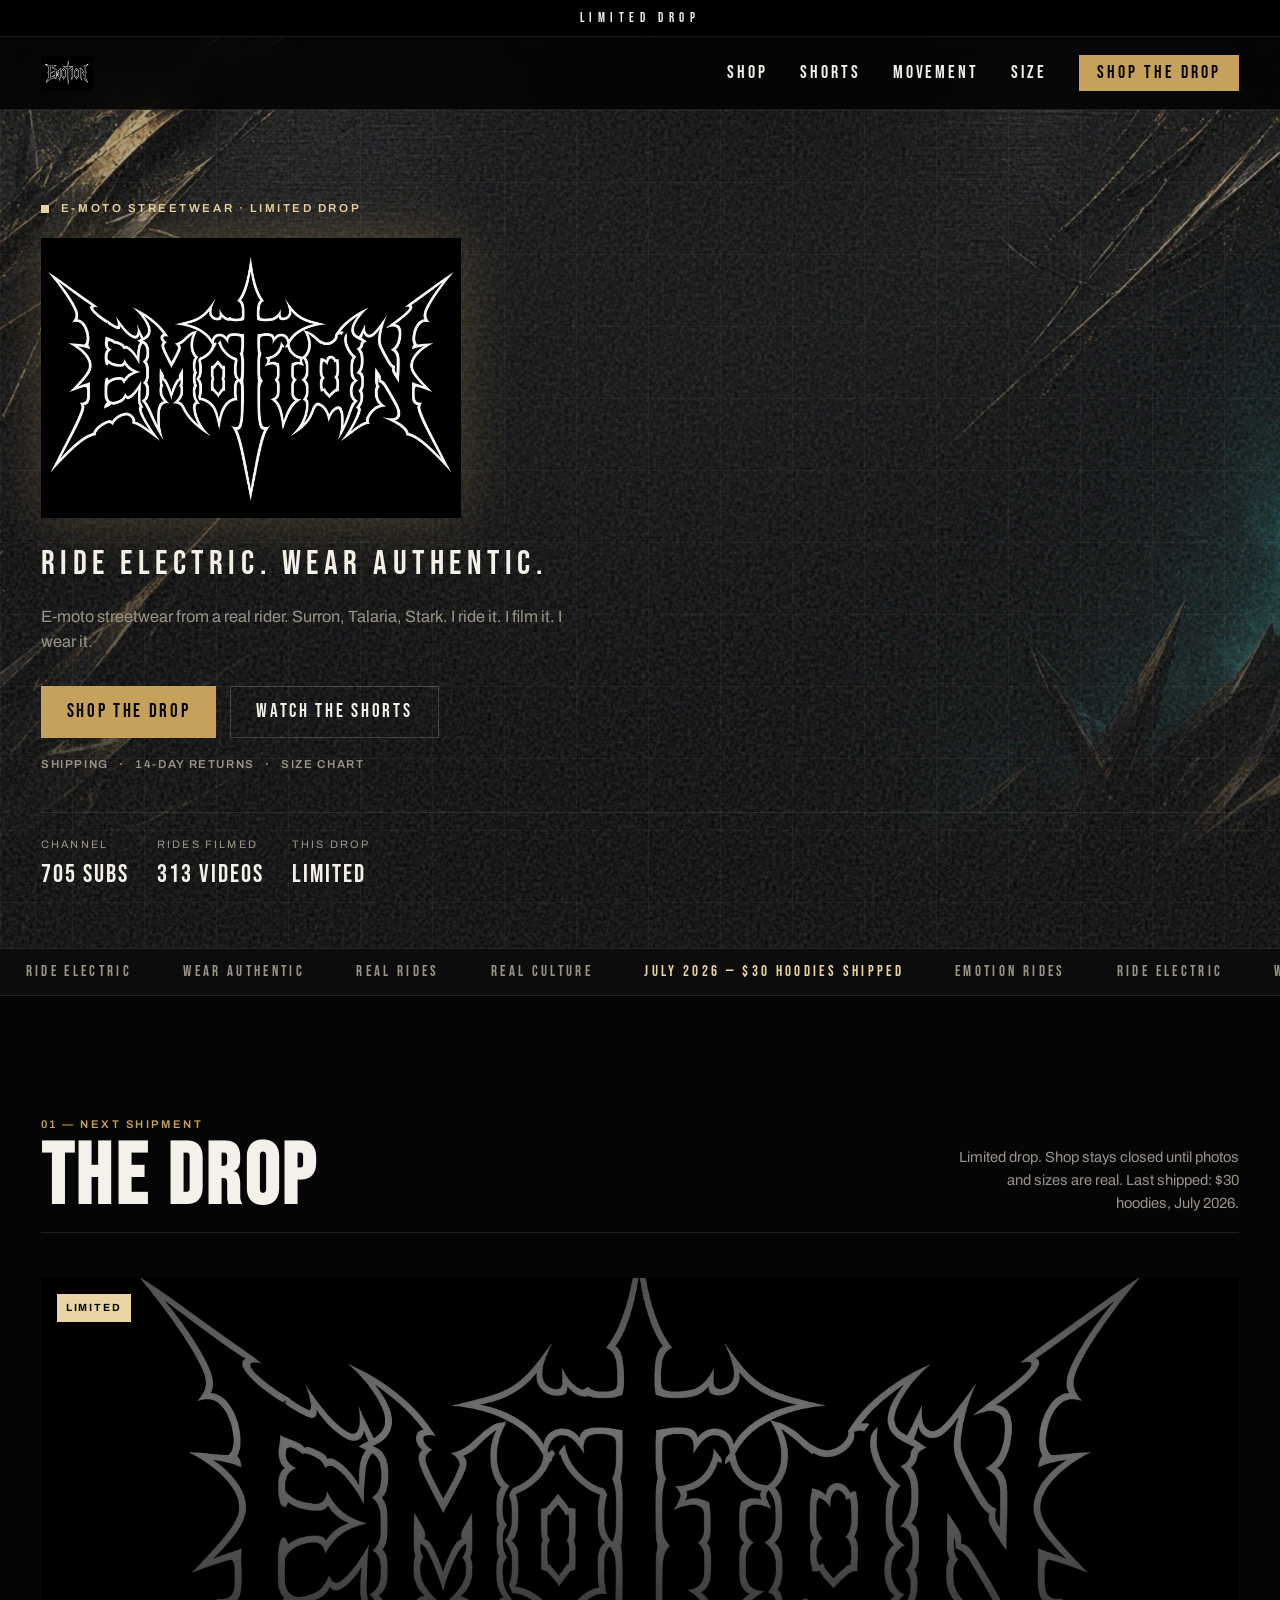
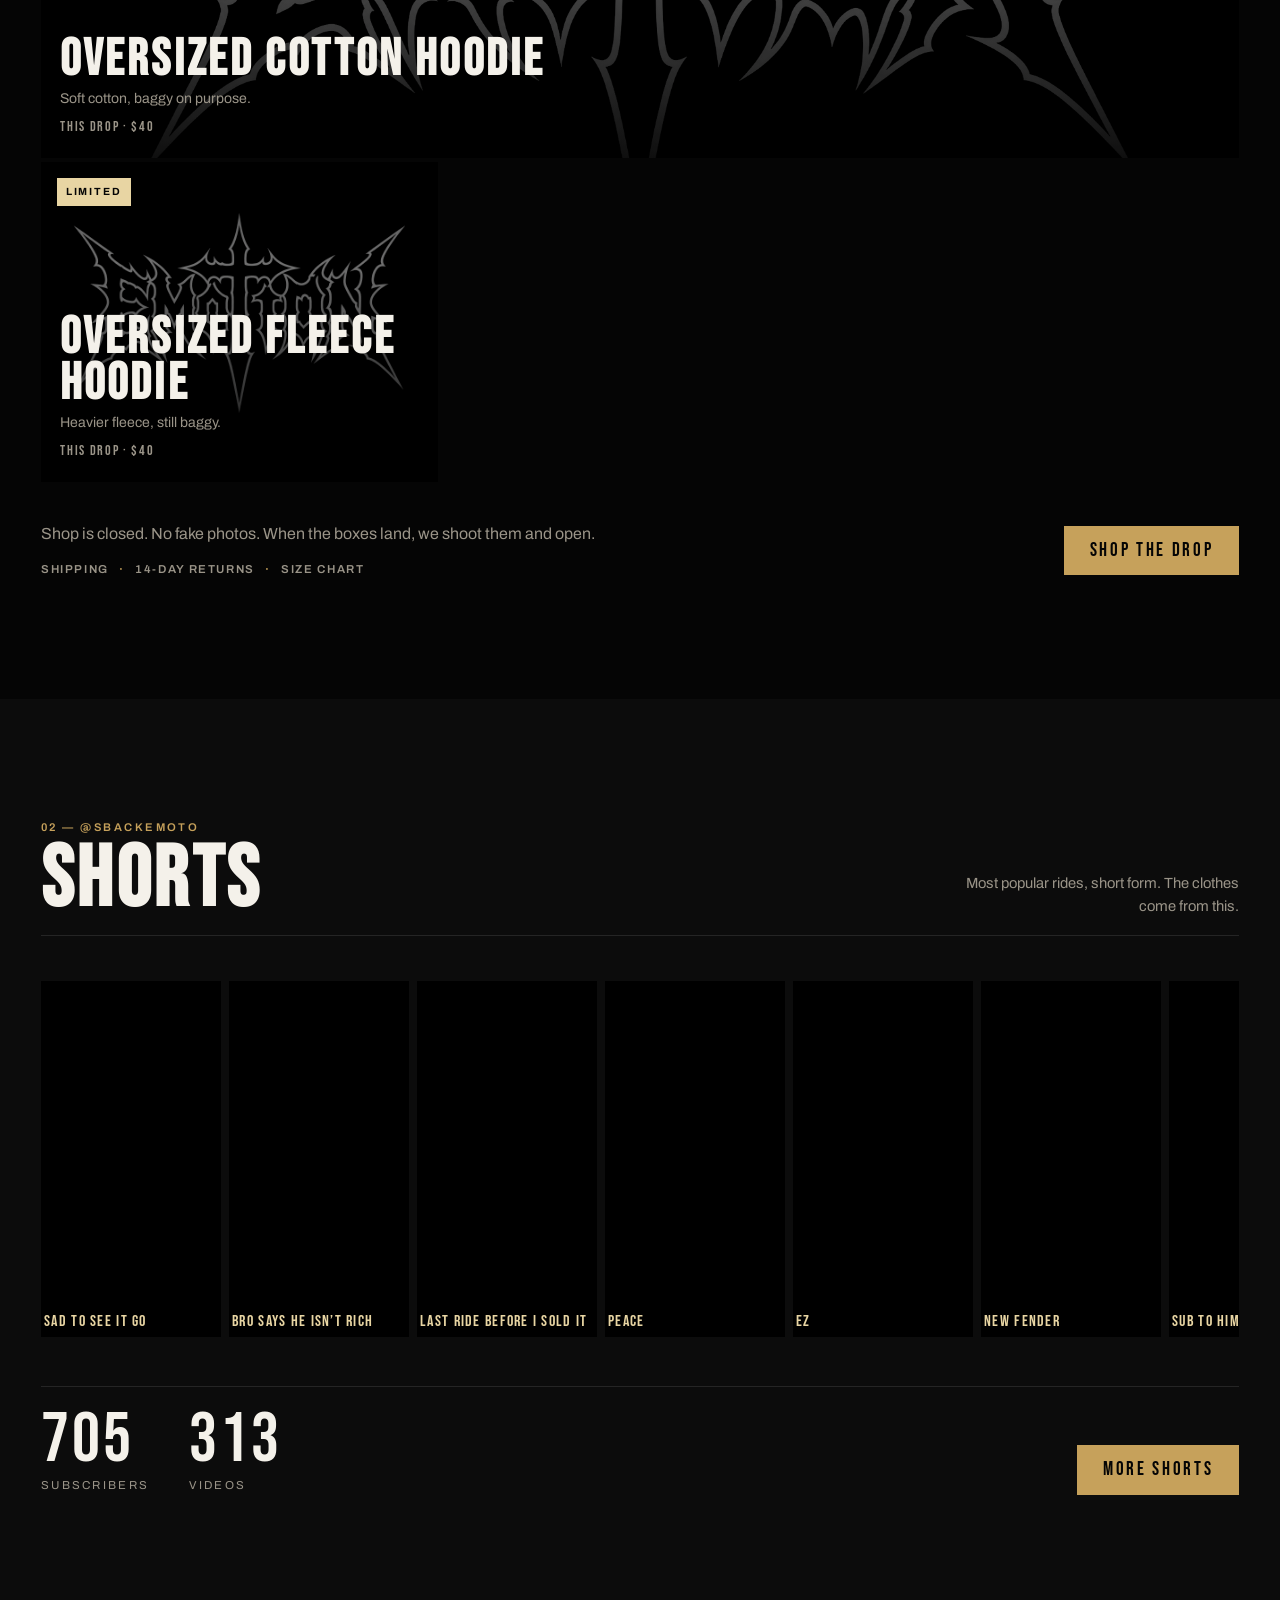
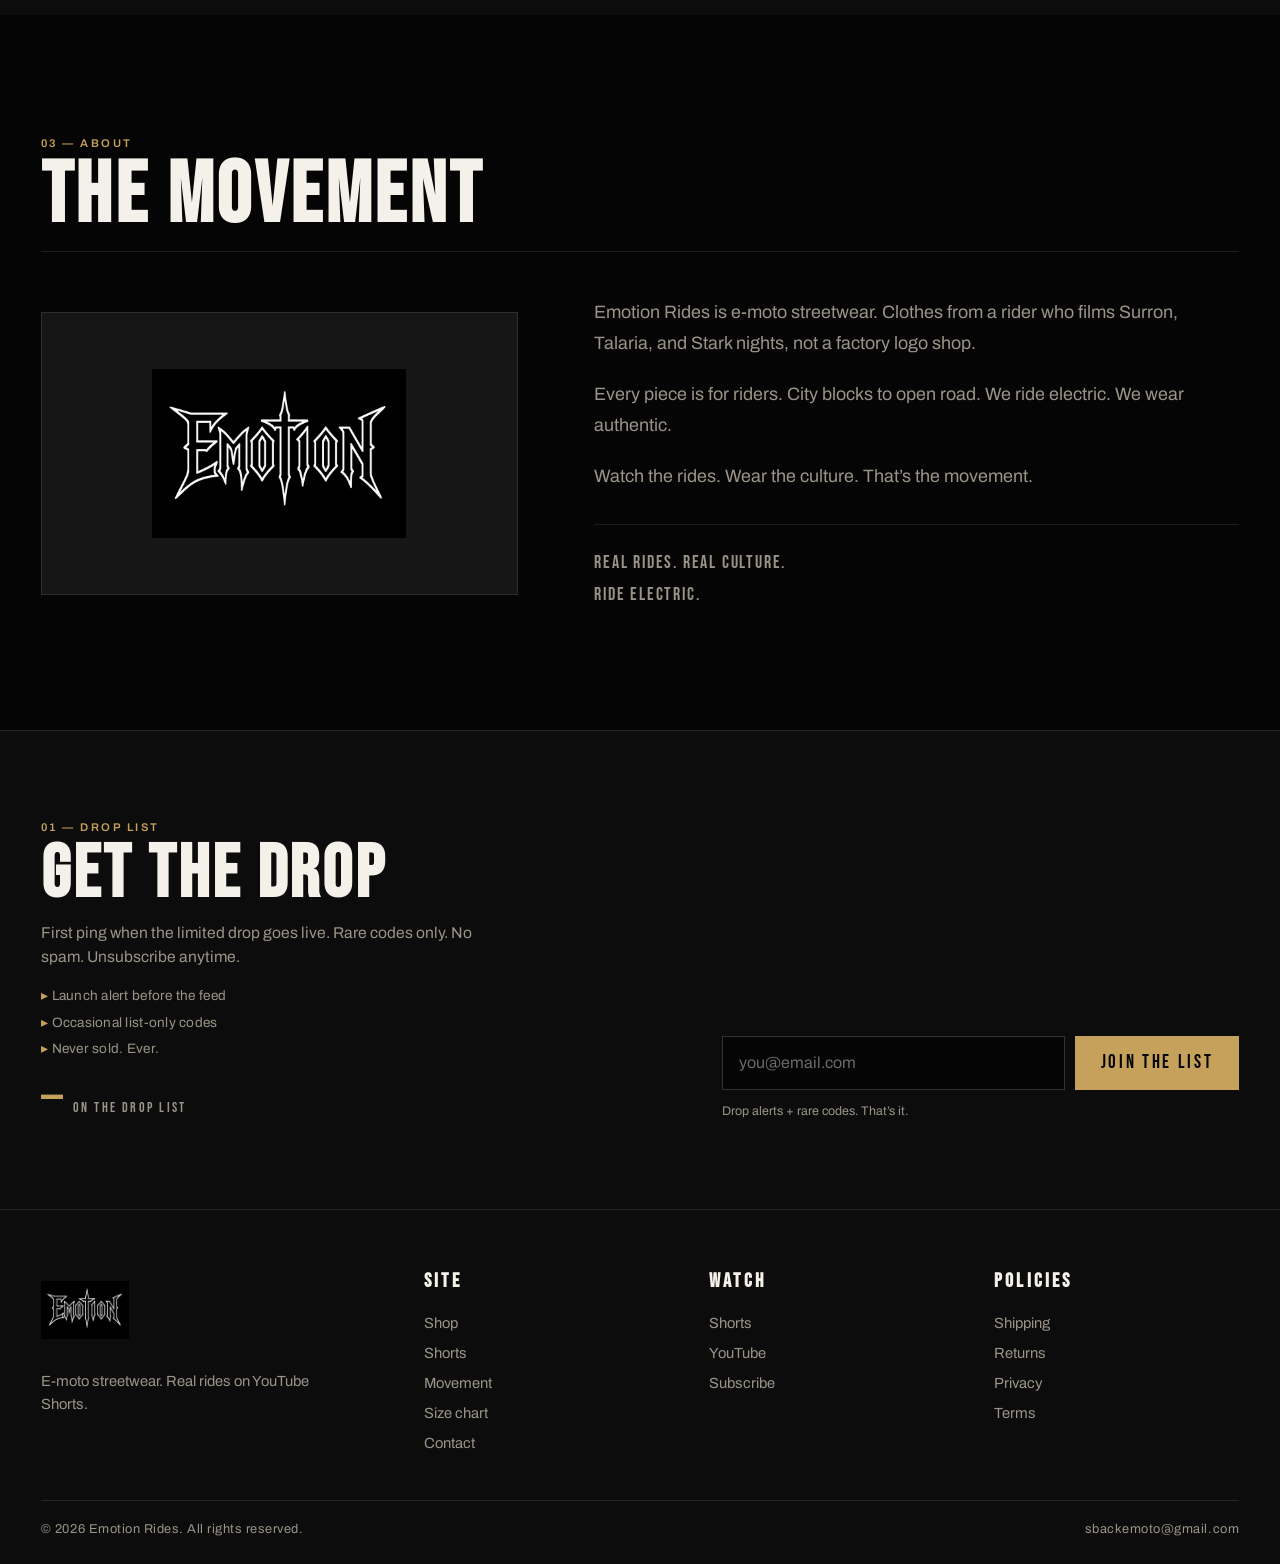
==== index.html @ 6a5ab756 "Homepage: cotton + fleece hoodies only (no jeans or shorts)." ====
<!DOCTYPE html>
<html lang="en">
<head>
  <meta charset="UTF-8">
  <meta name="viewport" content="width=device-width, initial-scale=1.0">
  <title>Emotion Rides | E-moto streetwear</title>
  <meta name="description" content="Limited e-moto streetwear for Surron, Talaria, and Stark riders. Ride electric. Wear authentic.">
  <meta name="theme-color" content="#0a0a0a">
  <meta property="og:title" content="Emotion Rides | E-moto streetwear">
  <meta property="og:description" content="Limited e-moto streetwear for Surron, Talaria, and Stark riders. Ride electric. Wear authentic.">
  <meta property="og:type" content="website">
  <meta property="og:image" content="logo-emotion.png">
  <meta name="twitter:card" content="summary">
  <meta name="twitter:title" content="Emotion Rides | E-moto streetwear">
  <meta name="twitter:description" content="Limited e-moto streetwear for Surron, Talaria, and Stark riders. Ride electric. Wear authentic.">
  <link rel="icon" href="logo-emotion.png" type="image/png">
  <link rel="apple-touch-icon" href="logo-emotion.png">
  <link rel="preconnect" href="https://fonts.googleapis.com">
  <link rel="preconnect" href="https://fonts.gstatic.com" crossorigin>
  <link href="https://fonts.googleapis.com/css2?family=Archivo:wght@400;500;600;700&family=Bebas+Neue&display=swap" rel="stylesheet">
  <link rel="stylesheet" href="styles.css?v=twohoodies1">
</head>
<body>
  <div class="emotion-bg" aria-hidden="true"></div>
  <a class="skip" href="#main">Skip to content</a>

  <div class="announce" role="status">Limited drop</div>

  <header class="site-header">
    <nav class="nav" aria-label="Primary">
      <a class="nav-logo" href="#top">
        <img src="logo-emotion.png" width="72" height="72" alt="Emotion Rides">
      </a>

      <button class="nav-toggle" type="button" aria-expanded="false" aria-controls="nav-menu" aria-label="Open menu">
        <span></span><span></span><span></span>
      </button>

      <ul id="nav-menu" class="nav-links">
        <li><a href="https://shop.emotionrides.com/" rel="noopener noreferrer">Shop</a></li>
        <li><a href="https://www.youtube.com/@SBackEMoto/shorts" rel="noopener noreferrer" target="_blank">Shorts</a></li>
        <li><a href="#movement">Movement</a></li>
        <li><a href="size-chart.html">Size</a></li>
        <li><a class="nav-cta" href="https://shop.emotionrides.com/" rel="noopener noreferrer">Shop the drop</a></li>
      </ul>
    </nav>
  </header>

  <main id="main">
    <section class="hero" id="top" aria-label="Emotion Rides">
      <div class="hero-texture" aria-hidden="true"></div>
      <div class="hero-grain" aria-hidden="true"></div>

      <div class="hero-inner">
        <p class="hero-kicker">E-moto streetwear · Limited drop</p>
        <h1 class="hero-logo"><img src="emotion-metal-wordmark.png" width="920" height="420" alt="EMOTION"></h1>
        <p class="hero-tag">Ride Electric. Wear Authentic.</p>
        <p class="hero-sub">E-moto streetwear from a real rider. Surron, Talaria, Stark. I ride it. I film it. I wear it.</p>
        <div class="hero-actions">
          <a class="btn btn-primary" href="https://shop.emotionrides.com/" rel="noopener noreferrer">Shop the drop</a>
          <a class="btn btn-ghost" href="https://www.youtube.com/@SBackEMoto/shorts" rel="noopener noreferrer" target="_blank">Watch the shorts</a>
        </div>
        <ul class="trust-row">
          <li><a href="shipping.html">Shipping</a></li>
          <li><a href="returns.html">14-day returns</a></li>
          <li><a href="size-chart.html">Size chart</a></li>
        </ul>
        <dl class="hero-meta">
          <div>
            <dt>Channel</dt>
            <dd>705 subs</dd>
          </div>
          <div>
            <dt>Rides filmed</dt>
            <dd>313 videos</dd>
          </div>
          <div>
            <dt>This drop</dt>
            <dd>Limited</dd>
          </div>
        </dl>
      </div>
    </section>

    <div class="ticker" aria-hidden="true">
      <div class="ticker-track">
        <span>Ride Electric</span><span>Wear Authentic</span><span>Real rides</span><span>Real culture</span><span><em>July 2026 — $30 hoodies shipped</em></span><span>Emotion Rides</span>
        <span>Ride Electric</span><span>Wear Authentic</span><span>Real rides</span><span>Real culture</span><span><em>July 2026 — $30 hoodies shipped</em></span><span>Emotion Rides</span>
      </div>
    </div>

    <section class="section" id="shop">
      <div class="wrap">
        <header class="section-head">
          <div>
            <p class="section-index">01 — Next shipment</p>
            <h2>The Drop</h2>
          </div>
          <p class="section-aside">Limited drop. Shop stays closed until photos and sizes are real. Last shipped: $30 hoodies, July 2026.</p>
        </header>

        <div class="lookbook">
          <a class="tile tile-lg" href="https://shop.emotionrides.com/" rel="noopener noreferrer">
            <div class="tile-bg tile-1"></div>
            <span class="tile-stamp">Limited</span>
            <div class="tile-body">
              <h3>Oversized Cotton Hoodie</h3>
              <p>Soft cotton, baggy on purpose.</p>
              <p class="tile-price">This drop · $40</p>
            </div>
          </a>

          <a class="tile" href="https://shop.emotionrides.com/" rel="noopener noreferrer">
            <div class="tile-bg tile-5"></div>
            <span class="tile-stamp">Limited</span>
            <div class="tile-body">
              <h3>Oversized Fleece Hoodie</h3>
              <p>Heavier fleece, still baggy.</p>
              <p class="tile-price">This drop · $40</p>
            </div>
          </a>
        </div>

        <div class="shop-bar">
          <div>
            <p>Shop is closed. No fake photos. When the boxes land, we shoot them and open.</p>
            <ul class="trust-row">
              <li><a href="shipping.html">Shipping</a></li>
              <li><a href="returns.html">14-day returns</a></li>
              <li><a href="size-chart.html">Size chart</a></li>
            </ul>
          </div>
          <a class="btn btn-primary" href="https://shop.emotionrides.com/" rel="noopener noreferrer">Shop the drop</a>
        </div>
      </div>
    </section>

    <section class="section" id="watch">
      <div class="wrap">
        <header class="section-head">
          <div>
            <p class="section-index">02 — @SBackEMoto</p>
            <h2>Shorts</h2>
          </div>
          <p class="section-aside">Most popular rides, short form. The clothes come from this.</p>
        </header>

        <div class="shorts-row" aria-label="Most popular YouTube Shorts from @SBackEMoto">
          <article class="short">
            <div class="short-frame">
              <iframe src="https://www.youtube-nocookie.com/embed/_dBWXggPy8s" title="Sad to see it go" loading="lazy" allow="accelerometer; autoplay; clipboard-write; encrypted-media; gyroscope; picture-in-picture; web-share" allowfullscreen></iframe>
            </div>
            <p>Sad to see it go</p>
          </article>
          <article class="short">
            <div class="short-frame">
              <iframe src="https://www.youtube-nocookie.com/embed/vcG_dZtjYwM" title="Bro says he isn’t rich" loading="lazy" allow="accelerometer; autoplay; clipboard-write; encrypted-media; gyroscope; picture-in-picture; web-share" allowfullscreen></iframe>
            </div>
            <p>Bro says he isn’t rich</p>
          </article>
          <article class="short">
            <div class="short-frame">
              <iframe src="https://www.youtube-nocookie.com/embed/KxJkVinUqdE" title="Last ride before I sold it" loading="lazy" allow="accelerometer; autoplay; clipboard-write; encrypted-media; gyroscope; picture-in-picture; web-share" allowfullscreen></iframe>
            </div>
            <p>Last ride before I sold it</p>
          </article>
          <article class="short">
            <div class="short-frame">
              <iframe src="https://www.youtube-nocookie.com/embed/O9JPdVWzrkI" title="Peace" loading="lazy" allow="accelerometer; autoplay; clipboard-write; encrypted-media; gyroscope; picture-in-picture; web-share" allowfullscreen></iframe>
            </div>
            <p>Peace</p>
          </article>
          <article class="short">
            <div class="short-frame">
              <iframe src="https://www.youtube-nocookie.com/embed/H9BgkhlWNjk" title="EZ" loading="lazy" allow="accelerometer; autoplay; clipboard-write; encrypted-media; gyroscope; picture-in-picture; web-share" allowfullscreen></iframe>
            </div>
            <p>EZ</p>
          </article>
          <article class="short">
            <div class="short-frame">
              <iframe src="https://www.youtube-nocookie.com/embed/goDV3QTq1Z8" title="New fender" loading="lazy" allow="accelerometer; autoplay; clipboard-write; encrypted-media; gyroscope; picture-in-picture; web-share" allowfullscreen></iframe>
            </div>
            <p>New fender</p>
          </article>
          <article class="short">
            <div class="short-frame">
              <iframe src="https://www.youtube-nocookie.com/embed/PWcNS6_fDHM" title="Sub to him" loading="lazy" allow="accelerometer; autoplay; clipboard-write; encrypted-media; gyroscope; picture-in-picture; web-share" allowfullscreen></iframe>
            </div>
            <p>Sub to him</p>
          </article>
          <article class="short">
            <div class="short-frame">
              <iframe src="https://www.youtube-nocookie.com/embed/BxeW9WTscAs" title="Don’t flop" loading="lazy" allow="accelerometer; autoplay; clipboard-write; encrypted-media; gyroscope; picture-in-picture; web-share" allowfullscreen></iframe>
            </div>
            <p>Don’t flop</p>
          </article>
        </div>

        <div class="watch-foot">
          <dl class="stats">
            <div>
              <dt>705</dt>
              <dd>Subscribers</dd>
            </div>
            <div>
              <dt>313</dt>
              <dd>Videos</dd>
            </div>
          </dl>
          <a class="btn btn-primary" href="https://www.youtube.com/@SBackEMoto/shorts" rel="noopener noreferrer" target="_blank">More shorts</a>
        </div>
      </div>
    </section>

    <section class="section" id="movement">
      <div class="wrap">
        <header class="section-head">
          <div>
            <p class="section-index">03 — About</p>
            <h2>The Movement</h2>
          </div>
        </header>

        <div class="movement">
          <div class="movement-mark">
            <img src="logo-emotion.png" width="280" height="280" alt="Emotion Rides EM monogram">
          </div>
          <div class="movement-copy">
            <p>Emotion Rides is e-moto streetwear. Clothes from a rider who films Surron, Talaria, and Stark nights, not a factory logo shop.</p>
            <p>Every piece is for riders. City blocks to open road. We ride electric. We wear authentic.</p>
            <p>Watch the rides. Wear the culture. That’s the movement.</p>
            <p class="movement-line">Real rides. Real culture.<br>Ride electric.</p>
          </div>
        </div>
      </div>
    </section>
  </main>

  <section class="drop-capture" id="drop-list">
    <div class="wrap drop-capture-inner">
      <div>
        <p class="section-index">01 — Drop list</p>
        <h2>Get the drop</h2>
        <p class="drop-capture-copy">First ping when the limited drop goes live. Rare codes only. No spam. Unsubscribe anytime.</p>
        <ul class="drop-capture-perks">
          <li>Launch alert before the feed</li>
          <li>Occasional list-only codes</li>
          <li>Never sold. Ever.</li>
        </ul>
        <p class="drop-list-count" id="drop-list-count" hidden>
          <span class="drop-list-count-num" id="drop-list-count-num">—</span>
          <span class="drop-list-count-label">on the drop list</span>
        </p>
      </div>
      <form class="drop-form" id="drop-form" action="/api/subscribe" method="post" novalidate>
        <label class="sr-only" for="drop-email">Email</label>
        <input type="email" id="drop-email" name="email" required placeholder="you@email.com" autocomplete="email" inputmode="email" aria-describedby="drop-form-status">
        <!-- honeypot -->
        <input type="text" name="company" id="drop-company" class="hp" tabindex="-1" autocomplete="off" aria-hidden="true">
        <button class="btn btn-primary" type="submit" id="drop-submit">Join the list</button>
        <p class="drop-form-note" id="drop-form-status" role="status" aria-live="polite">Drop alerts + rare codes. That’s it.</p>
      </form>
    </div>
  </section>

  <footer class="site-footer">
    <div class="footer-grid">
      <div class="footer-brand">
        <img src="logo-emotion.png" width="88" height="88" alt="Emotion Rides">
        <p>E-moto streetwear. Real rides on YouTube Shorts.</p>
      </div>
      <div>
        <h2>Site</h2>
        <a href="https://shop.emotionrides.com/" rel="noopener noreferrer">Shop</a>
        <a href="https://www.youtube.com/@SBackEMoto/shorts" rel="noopener noreferrer" target="_blank">Shorts</a>
        <a href="#movement">Movement</a>
        <a href="size-chart.html">Size chart</a>
        <a href="mailto:sbackemoto@gmail.com">Contact</a>
      </div>
      <div>
        <h2>Watch</h2>
        <a href="https://www.youtube.com/@SBackEMoto/shorts" rel="noopener noreferrer" target="_blank">Shorts</a>
        <a href="https://www.youtube.com/@SBackEMoto" rel="noopener noreferrer" target="_blank">YouTube</a>
        <a href="https://www.youtube.com/@SBackEMoto?sub_confirmation=1" rel="noopener noreferrer" target="_blank">Subscribe</a>
      </div>
      <div>
        <h2>Policies</h2>
        <a href="shipping.html">Shipping</a>
        <a href="returns.html">Returns</a>
        <a href="privacy.html">Privacy</a>
        <a href="terms.html">Terms</a>
      </div>
    </div>
    <div class="footer-base">
      <p>© 2026 Emotion Rides. All rights reserved.</p>
      <p>sbackemoto@gmail.com</p>
    </div>
  </footer>

  <script>
    (function () {
      var toggle = document.querySelector(".nav-toggle");
      var menu = document.getElementById("nav-menu");
      if (!toggle || !menu) return;

      function setOpen(open) {
        toggle.setAttribute("aria-expanded", open ? "true" : "false");
        toggle.setAttribute("aria-label", open ? "Close menu" : "Open menu");
        menu.classList.toggle("is-open", open);
        document.body.classList.toggle("nav-open", open);
      }

      toggle.addEventListener("click", function () {
        setOpen(toggle.getAttribute("aria-expanded") !== "true");
      });

      menu.querySelectorAll("a").forEach(function (link) {
        link.addEventListener("click", function () { setOpen(false); });
      });

      document.addEventListener("keydown", function (e) {
        if (e.key === "Escape") setOpen(false);
      });
    })();

    (function () {
      var form = document.getElementById("drop-form");
      var input = document.getElementById("drop-email");
      var status = document.getElementById("drop-form-status");
      var btn = document.getElementById("drop-submit");
      if (!form || !input || !status || !btn) return;

      function setStatus(msg, kind) {
        status.textContent = msg;
        status.classList.remove("is-ok", "is-err");
        if (kind) status.classList.add(kind);
      }

      form.addEventListener("submit", async function (e) {
        e.preventDefault();
        var email = (input.value || "").trim();
        var honey = (document.getElementById("drop-company") || {}).value || "";
        if (!email) {
          setStatus("Enter your email.", "is-err");
          input.focus();
          return;
        }
        if (!email.includes('@') || !email.includes('.') || email.length < 5) {
          setStatus("That email doesn’t look right.", "is-err");
          input.focus();
          return;
        }

        btn.disabled = true;
        setStatus("Joining…", null);

        try {
          var res = await fetch("/api/subscribe", {
            method: "POST",
            headers: { "Content-Type": "application/json", "Accept": "application/json" },
            body: JSON.stringify({ email: email, company: honey })
          });
          var data = {};
          try { data = await res.json(); } catch (_) {}
          if (!res.ok) {
            throw new Error((data && data.error) || "Couldn’t join. Try again.");
          }
          setStatus("You’re on the list. Watch for the drop.", "is-ok");
          form.classList.add("is-done");
          input.value = "";
          if (!data.already && window.__erBumpDropCount) window.__erBumpDropCount();
        } catch (err) {
          setStatus(err.message || "Couldn’t join. Try again.", "is-err");
          btn.disabled = false;
        }
      });
    })();

    (function () {
      var wrap = document.getElementById("drop-list-count");
      var num = document.getElementById("drop-list-count-num");
      if (!wrap || !num) return;
      function show(n) {
        if (typeof n !== "number" || n < 0 || !isFinite(n)) return;
        num.textContent = n.toLocaleString("en-US");
        wrap.hidden = false;
      }
      window.__erBumpDropCount = function () {
        var cur = parseInt(String(num.textContent).replace(/,/g, ""), 10);
        if (isFinite(cur)) show(cur + 1);
      };
      fetch("/api/list-count", { headers: { Accept: "application/json" } })
        .then(function (r) { return r.json(); })
        .then(function (d) { if (d && typeof d.count === "number") show(d.count); })
        .catch(function () {});
    })();
  </script>
</body>
</html>
---- styles.css ----
/* Emotion Rides — streetwear drop site
   Palette: black / chrome / gold (shirt metal mark)
   Display: Bebas Neue · Body: Archivo
*/

:root {
  --bg: #050505;
  --bg-2: #0c0c0c;
  --bg-3: #161616;
  --text: #f4f1ea;
  --muted: #9a9488;
  --gold: #c6a15b;
  --cyan: #c6a15b;
  --lime: #e8d5a3;
  --magenta: #b8b8b8;
  --line: rgba(255, 255, 255, 0.1);
  --line-strong: rgba(255, 255, 255, 0.18);
  --font-display: "Bebas Neue", "Arial Narrow", Impact, sans-serif;
  --font-body: "Archivo", "Helvetica Neue", Arial, sans-serif;
  --nav-h: 72px;
  --gutter: clamp(1.1rem, 3.2vw, 3.5rem);
  --max: 1280px;
  --ease: cubic-bezier(0.22, 1, 0.36, 1);
}

*,
*::before,
*::after { box-sizing: border-box; margin: 0; padding: 0; }

html {
  scroll-behavior: smooth;
  color-scheme: dark;
}

body {
  font-family: var(--font-body);
  background: var(--bg);
  color: var(--text);
  line-height: 1.55;
  font-size: 16px;
  overflow-x: hidden;
  -webkit-font-smoothing: antialiased;
}

body.nav-open { overflow: hidden; }

/* New Emotion abstract metal backdrop — no photos */
.emotion-bg {
  position: fixed;
  inset: 0;
  z-index: -1;
  pointer-events: none;
  background:
    linear-gradient(180deg, rgba(5,5,5,0.2) 0%, rgba(5,5,5,0.55) 55%, rgba(5,5,5,0.88) 100%),
    url("emotion-bg-new.png") center / cover no-repeat,
    #050505;
}




img { max-width: 100%; display: block; }
a { color: inherit; }
button { font: inherit; background: none; border: 0; color: inherit; cursor: pointer; }
ul { list-style: none; }

:focus-visible {
  outline: 2px solid var(--cyan);
  outline-offset: 3px;
}

::selection {
  background: var(--cyan);
  color: var(--bg);
}

.skip {
  position: absolute;
  left: 1rem;
  top: -4rem;
  z-index: 2000;
  background: var(--cyan);
  color: var(--bg);
  padding: 0.6rem 1rem;
  font-weight: 700;
  text-transform: uppercase;
  letter-spacing: 0.08em;
  font-size: 0.75rem;
}
.skip:focus { top: 1rem; }

.announce {
  background: #000;
  color: #f4f1ea;
  text-align: center;
  font-family: var(--font-display);
  letter-spacing: 0.42em;
  text-transform: uppercase;
  font-size: 0.82rem;
  padding: 0.5rem 1rem;
  border-bottom: 1px solid var(--line);
}

/* ========== NAV ========== */

.site-header {
  position: sticky;
  top: 0;
  z-index: 1000;
  background: rgba(5, 5, 5, 0.82);
  backdrop-filter: blur(10px);
  -webkit-backdrop-filter: blur(10px);
  border-bottom: 1px solid var(--line);
}

.nav {
  max-width: var(--max);
  margin: 0 auto;
  height: var(--nav-h);
  padding: 0 var(--gutter);
  display: flex;
  align-items: center;
  justify-content: space-between;
  gap: 1.5rem;
}

.nav-logo {
  display: flex;
  align-items: center;
  flex-shrink: 0;
  z-index: 1002;
}
.nav-logo img {
  height: 58px;
  width: auto;
  object-fit: contain;
}

.nav-links {
  display: flex;
  align-items: center;
  gap: 2rem;
}

.nav-links a {
  text-decoration: none;
  font-family: var(--font-display);
  font-size: 1.15rem;
  letter-spacing: 0.16em;
  text-transform: uppercase;
  color: var(--text);
  transition: color 0.2s ease;
}
.nav-links a:hover { color: var(--cyan); }

.nav-cta {
  display: inline-flex;
  align-items: center;
  justify-content: center;
  padding: 0.55rem 1.15rem;
  background: var(--cyan);
  color: var(--bg) !important;
  text-decoration: none;
  font-family: var(--font-display);
  font-size: 1.05rem;
  letter-spacing: 0.14em;
  text-transform: uppercase;
  line-height: 1;
  transition: background 0.2s ease, color 0.2s ease, transform 0.2s var(--ease);
}
.nav-cta:hover {
  background: var(--text);
  color: var(--bg) !important;
}

.nav-toggle {
  display: none;
  width: 44px;
  height: 44px;
  position: relative;
  z-index: 1002;
  align-items: center;
  justify-content: center;
}
.nav-toggle span {
  position: absolute;
  width: 22px;
  height: 1.5px;
  background: var(--text);
  transition: transform 0.3s var(--ease), opacity 0.2s ease, top 0.3s var(--ease);
}
.nav-toggle span:nth-child(1) { top: 16px; }
.nav-toggle span:nth-child(2) { top: 21px; }
.nav-toggle span:nth-child(3) { top: 26px; }
.nav-toggle[aria-expanded="true"] span:nth-child(1) {
  top: 21px;
  transform: rotate(45deg);
}
.nav-toggle[aria-expanded="true"] span:nth-child(2) { opacity: 0; }
.nav-toggle[aria-expanded="true"] span:nth-child(3) {
  top: 21px;
  transform: rotate(-45deg);
}

/* ========== HERO ========== */
.hero {
  background: transparent;
  position: relative;
  min-height: calc(100vh - var(--nav-h));
  min-height: calc(100dvh - var(--nav-h));
  display: flex;
  align-items: flex-end;
  overflow: hidden;
  isolation: isolate;
}

/* hero-media removed — Emotion mark comes from .emotion-bg */
.hero-media { display: none !important; }

.hero-texture {
  position: absolute;
  inset: 0;
  z-index: 1;
  pointer-events: none;
  background-image:
    linear-gradient(rgba(255,255,255,0.035) 1px, transparent 1px),
    linear-gradient(90deg, rgba(255,255,255,0.035) 1px, transparent 1px),
    repeating-linear-gradient(
      105deg,
      transparent 0,
      transparent 46px,
      rgba(255,255,255,0.025) 46px,
      rgba(255,255,255,0.025) 47px
    );
  background-size: 72px 72px, 72px 72px, auto;
  mix-blend-mode: overlay;
}

.hero-grain {
  position: absolute;
  inset: 0;
  z-index: 2;
  pointer-events: none;
  opacity: 0.22;
  mix-blend-mode: overlay;
  background-image: url("data:image/svg+xml,%3Csvg viewBox='0 0 256 256' xmlns='http://www.w3.org/2000/svg'%3E%3Cfilter id='n' x='0' y='0'%3E%3CfeTurbulence type='fractalNoise' baseFrequency='0.85' numOctaves='4' stitchTiles='stitch'/%3E%3C/filter%3E%3Crect width='100%25' height='100%25' filter='url(%23n)'/%3E%3C/svg%3E");
}

.hero-inner {
  position: relative;
  z-index: 3;
  width: 100%;
  max-width: var(--max);
  margin: 0 auto;
  padding: clamp(3.5rem, 10vh, 7rem) var(--gutter) clamp(2.5rem, 6vh, 4.5rem);
}

.hero-kicker {
  display: flex;
  align-items: center;
  gap: 0.75rem;
  font-size: 0.72rem;
  font-weight: 600;
  letter-spacing: 0.22em;
  text-transform: uppercase;
  color: var(--lime);
  margin-bottom: 1.25rem;
}
.hero-kicker::before {
  content: "";
  width: 8px;
  height: 8px;
  background: var(--lime);
}

.hero h1 {
  font-family: var(--font-display);
  font-size: clamp(4.4rem, 14vw, 10.5rem);
  line-height: 0.82;
  letter-spacing: 0.04em;
  text-transform: uppercase;
  font-weight: 400;
}

.hero-tag {
  margin-top: 1.15rem;
  font-family: var(--font-display);
  font-size: clamp(1.35rem, 3.2vw, 2.15rem);
  letter-spacing: 0.16em;
  text-transform: uppercase;
  color: var(--text);
}

.hero-sub {
  margin-top: 0.85rem;
  max-width: 34rem;
  color: var(--muted);
  font-size: 1.02rem;
}

.hero-actions {
  display: flex;
  flex-wrap: wrap;
  gap: 0.85rem;
  margin-top: 2rem;
}

.btn {
  display: inline-flex;
  align-items: center;
  justify-content: center;
  padding: 0.95rem 1.6rem;
  text-decoration: none;
  font-family: var(--font-display);
  font-size: 1.2rem;
  letter-spacing: 0.14em;
  text-transform: uppercase;
  line-height: 1;
  transition: background 0.2s ease, color 0.2s ease, border-color 0.2s ease, transform 0.2s var(--ease);
}
.btn:hover { transform: translateY(-1px); }
.btn-primary {
  background: var(--cyan);
  color: var(--bg);
}
.btn-primary:hover { background: var(--text); }
.btn-ghost {
  background: transparent;
  color: var(--text);
  border: 1px solid var(--line-strong);
}
.btn-ghost:hover {
  border-color: var(--text);
  background: var(--text);
  color: var(--bg);
}

.hero-meta {
  display: flex;
  flex-wrap: wrap;
  gap: 1.75rem;
  margin-top: 2.4rem;
  padding-top: 1.4rem;
  border-top: 1px solid var(--line);
}
.hero-meta dt {
  font-size: 0.68rem;
  letter-spacing: 0.2em;
  text-transform: uppercase;
  color: var(--muted);
  margin-bottom: 0.2rem;
}
.hero-meta dd {
  font-family: var(--font-display);
  font-size: 1.55rem;
  letter-spacing: 0.08em;
}

/* ticker */
.ticker {
  border-top: 1px solid var(--line);
  border-bottom: 1px solid var(--line);
  background: var(--bg-2);
  overflow: hidden;
  white-space: nowrap;
}
.ticker-track {
  display: inline-flex;
  gap: 0;
  animation: ticker 36s linear infinite;
}
.ticker span {
  font-family: var(--font-display);
  font-size: 0.95rem;
  letter-spacing: 0.22em;
  text-transform: uppercase;
  padding: 0.7rem 1.6rem;
  color: var(--muted);
}
.ticker span em {
  font-style: normal;
  color: var(--lime);
}

@keyframes ticker {
  from { transform: translateX(0); }
  to { transform: translateX(-50%); }
}

/* ========== SECTIONS ========== */
.section {
  padding: clamp(4.5rem, 10vw, 7.5rem) var(--gutter);
}

.wrap {
  max-width: var(--max);
  margin: 0 auto;
}

.section-head {
  display: flex;
  justify-content: space-between;
  align-items: flex-end;
  gap: 1.5rem;
  margin-bottom: clamp(1.8rem, 4vw, 2.8rem);
  padding-bottom: 1.1rem;
  border-bottom: 1px solid var(--line);
}

.section-index {
  font-size: 0.7rem;
  font-weight: 600;
  letter-spacing: 0.22em;
  text-transform: uppercase;
  color: var(--cyan);
  margin-bottom: 0.45rem;
}

.section-head h2 {
  font-family: var(--font-display);
  font-size: clamp(3rem, 8vw, 5.4rem);
  line-height: 0.86;
  letter-spacing: 0.04em;
  text-transform: uppercase;
}

.section-aside {
  max-width: 18rem;
  color: var(--muted);
  font-size: 0.92rem;
  text-align: right;
}

/* ========== DROP / SHOP ========== */
#shop, #watch, #movement { scroll-margin-top: var(--nav-h); }
#shop { background: var(--bg); }

.lookbook {
  display: grid;
  grid-template-columns: 1fr 1fr 1fr;
  gap: 4px;
}

.tile {
  position: relative;
  display: flex;
  flex-direction: column;
  justify-content: flex-end;
  min-height: 320px;
  overflow: hidden;
  background-color: var(--bg-3);
  text-decoration: none;
  color: inherit;
  isolation: isolate;
}

.tile-lg {
  grid-column: 1 / -1;
  min-height: 480px;
}

.tile-bg {
  background-size: 85% auto !important;
  background-repeat: no-repeat !important;
  background-position: center 40% !important;
  background-color: #0a0a0a !important;
  position: absolute;
  inset: 0;
  z-index: 0;
  background-color: var(--bg-3);
  background-size: cover;
  background-position: center;
  transform: scale(1.02);
  transition: transform 0.8s var(--ease);
  filter: grayscale(0.2) contrast(1.08) brightness(0.72);
}
.tile:hover .tile-bg { transform: scale(1.08); }
.tile-bg::after {
  content: "";
  position: absolute;
  inset: 0;
  background: linear-gradient(180deg, rgba(10,10,10,0.58) 0%, rgba(10,10,10,0.4) 32%, rgba(10,10,10,0.93) 100%);
}

.tile-1 { background-image: url("emotion-metal-wordmark.png"); }
.tile-2 { background-image: url("emotion-metal-wordmark.png"); }
.tile-3 { background-image: url("emotion-metal-wordmark.png"); }
.tile-4 { background-image: url("emotion-metal-wordmark.png"); }
.tile-5 { background-image: url("emotion-metal-wordmark.png"); }
.tile-6 { background-image: url("emotion-metal-wordmark.png"); }

.tile-stamp {
  position: absolute;
  top: 1rem;
  left: 1rem;
  z-index: 2;
  font-size: 0.65rem;
  font-weight: 700;
  letter-spacing: 0.18em;
  text-transform: uppercase;
  padding: 0.35rem 0.55rem;
  background: var(--lime);
  color: var(--bg);
}
.tile-stamp.soon {
  background: transparent;
  color: var(--text);
  border: 1px solid var(--line-strong);
}

.tile-body {
  position: relative;
  z-index: 2;
  padding: 1.25rem 1.2rem 1.3rem;
}

.tile-body h3 {
  font-family: var(--font-display);
  font-size: clamp(2.2rem, 4vw, 3.4rem);
  letter-spacing: 0.06em;
  line-height: 0.9;
  text-transform: uppercase;
}

.tile-body p {
  margin-top: 0.35rem;
  color: var(--muted);
  font-size: 0.88rem;
}

.tile-price {
  margin-top: 0.55rem;
  font-family: var(--font-display);
  letter-spacing: 0.12em;
  font-size: 1.15rem;
  color: var(--cyan);
}

.shop-bar {
  display: flex;
  flex-wrap: wrap;
  align-items: center;
  justify-content: space-between;
  gap: 1rem;
  margin-top: 1.25rem;
  padding: 1.25rem 0 0;
}

.shop-bar p {
  color: var(--muted);
  max-width: 36rem;
}

/* ========== WATCH ========== */
#watch { background: var(--bg-2); }

.watch-grid {
  display: grid;
  grid-template-columns: 1fr 1fr 1fr;
  gap: 8px;
}

.vid {
  background: #000;
  display: flex;
  flex-direction: column;
}

.vid-frame {
  position: relative;
  width: 100%;
  aspect-ratio: 16 / 9;
  background: #000;
}
.vid-feature {
  grid-column: 1 / -1;
}
.vid-feature .vid-frame { aspect-ratio: 16 / 7.2; }
.vid-wide { grid-column: auto; }

.vid-frame iframe {
  position: absolute;
  inset: 0;
  width: 100%;
  height: 100%;
  border: 0;
}

.vid-meta {
  display: flex;
  justify-content: space-between;
  align-items: baseline;
  gap: 1rem;
  padding: 0.75rem 0.15rem 0.2rem;
}

.vid-meta h3 {
  font-family: var(--font-display);
  font-size: clamp(1.15rem, 2vw, 1.55rem);
  letter-spacing: 0.08em;
  text-transform: uppercase;
  line-height: 1.1;
}

.vid-meta span {
  flex-shrink: 0;
  font-size: 0.68rem;
  font-weight: 700;
  letter-spacing: 0.16em;
  text-transform: uppercase;
  color: var(--lime);
}


.watch-foot {
  display: grid;
  grid-template-columns: 1fr auto;
  gap: 2rem;
  align-items: end;
  margin-top: 2.5rem;
  padding-top: 1.5rem;
  border-top: 1px solid var(--line);
}

.stats {
  display: flex;
  gap: 2.5rem;
}
.stats div dt {
  font-family: var(--font-display);
  font-size: clamp(2.8rem, 6vw, 4.4rem);
  line-height: 0.85;
  letter-spacing: 0.04em;
}
.stats div dd {
  margin-top: 0.35rem;
  font-size: 0.72rem;
  letter-spacing: 0.2em;
  text-transform: uppercase;
  color: var(--muted);
}

/* ========== MOVEMENT ========== */
#movement { background: var(--bg); }

.movement {
  display: grid;
  grid-template-columns: minmax(240px, 0.85fr) 1.15fr;
  gap: clamp(2rem, 6vw, 5rem);
  align-items: center;
}

.movement-mark {
  background: var(--bg-3);
  border: 1px solid var(--line);
  padding: clamp(2rem, 5vw, 3.5rem);
  display: flex;
  align-items: center;
  justify-content: center;
}
.movement-mark img {
  width: min(100%, 340px);
  height: auto;
}

.movement-copy p {
  color: var(--muted);
  font-size: 1.12rem;
  line-height: 1.75;
  margin-bottom: 1.2rem;
}
.movement-copy p:last-of-type { margin-bottom: 0; }

.movement-line {
  margin-top: 2rem;
  padding-top: 1.4rem;
  border-top: 1px solid var(--line);
  font-family: var(--font-display);
  font-size: clamp(1.6rem, 3.5vw, 2.4rem);
  letter-spacing: 0.1em;
  text-transform: uppercase;
  line-height: 1.05;
}

/* ========== FOOTER ========== */
.site-footer {
  background: var(--bg-2);
  border-top: 1px solid var(--line);
  padding: 3.5rem var(--gutter) 1.5rem;
}

.footer-grid {
  max-width: var(--max);
  margin: 0 auto;
  display: grid;
  grid-template-columns: 1.4fr 1fr 1fr 1fr;
  gap: 2.5rem;
}

.footer-brand img {
  height: 88px;
  width: auto;
  object-fit: contain;
  margin-bottom: 1rem;
}
.footer-brand p {
  color: var(--muted);
  font-size: 0.92rem;
  max-width: 18rem;
}

.site-footer h2 {
  font-family: var(--font-display);
  font-size: 1.25rem;
  letter-spacing: 0.16em;
  text-transform: uppercase;
  margin-bottom: 0.9rem;
}

.site-footer a {
  text-decoration: none;
  color: var(--muted);
  display: block;
  margin-bottom: 0.45rem;
  font-size: 0.92rem;
  transition: color 0.2s ease;
}
.site-footer a:hover { color: var(--cyan); }

.footer-base {
  max-width: var(--max);
  margin: 2.4rem auto 0;
  padding-top: 1.2rem;
  border-top: 1px solid var(--line);
  display: flex;
  justify-content: space-between;
  gap: 1rem;
  flex-wrap: wrap;
  color: var(--muted);
  font-size: 0.8rem;
  letter-spacing: 0.04em;
}

/* ========== MOBILE ========== */
@media (max-width: 900px) {
  .nav-toggle { display: flex; }

  .nav-links {
    position: fixed;
    inset: 0;
    z-index: 1001;
    background: #0a0a0a;
    flex-direction: column;
    justify-content: center;
    align-items: flex-start;
    gap: 0.4rem;
    padding: var(--gutter);
    padding-top: calc(var(--nav-h) + 1.5rem);
    transform: translateX(100%);
    visibility: hidden;
    transition: transform 0.35s var(--ease), visibility 0.35s;
  }
  .nav-links.is-open {
    transform: translateX(0);
    visibility: visible;
  }
  .nav-links a {
    font-size: clamp(2.6rem, 12vw, 4rem);
    letter-spacing: 0.08em;
    line-height: 1.05;
  }
  .nav-links .nav-cta {
    margin-top: 1.4rem;
    font-size: 1.3rem;
    padding: 0.9rem 1.4rem;
    color: var(--bg) !important;
  }

  .section-head { flex-direction: column; align-items: flex-start; }
  .section-aside { text-align: left; max-width: none; }

  .lookbook {
    grid-template-columns: 1fr 1fr;
  }
  .tile-lg {
    grid-column: 1 / -1;
    min-height: 400px;
  }

  .watch-grid {
    grid-template-columns: 1fr;
  }
  .vid-feature { grid-row: auto; }
  .vid-feature .vid-frame { aspect-ratio: 16 / 9; }

  .watch-foot {
    grid-template-columns: 1fr;
    align-items: start;
  }

  .movement { grid-template-columns: 1fr; }
  .movement-mark { padding: 2rem; }

  .footer-grid { grid-template-columns: 1fr 1fr; }
}

@media (max-width: 560px) {
  :root { --nav-h: 64px; }
  .nav-logo img { height: 48px; }

  .hero-actions { flex-direction: column; align-items: stretch; }
  .btn { width: 100%; }

  .lookbook { grid-template-columns: 1fr; }
  .tile,
  .tile-lg { min-height: 340px; }

  .stats { gap: 1.5rem; }
  .footer-grid { grid-template-columns: 1fr; }
  .hero-meta { gap: 1.15rem; }
}

@media (prefers-reduced-motion: reduce) {
  html { scroll-behavior: auto; }
  .ticker-track { animation: none; }
  .tile-bg,
  .btn,
  .nav-links { transition: none; }
  .tile:hover .tile-bg { transform: none; }
  .btn:hover { transform: none; }
}


/* ========== TRUST ROW ========== */
.trust-row {
  display: flex;
  flex-wrap: wrap;
  align-items: center;
  gap: 0.15rem 0;
  margin-top: 1.15rem;
  padding: 0;
  list-style: none;
  font-size: 0.72rem;
  font-weight: 600;
  letter-spacing: 0.14em;
  text-transform: uppercase;
  color: var(--muted);
}
.trust-row li {
  display: inline-flex;
  align-items: center;
}
.trust-row li:not(:last-child)::after {
  content: "·";
  margin: 0 0.65rem;
  color: var(--cyan);
  font-weight: 700;
}
.trust-row a {
  color: var(--muted);
  text-decoration: none;
  transition: color 0.2s ease;
}
.trust-row a:hover { color: var(--cyan); }

.shop-bar .trust-row { margin-top: 0.85rem; }

/* ========== DROP CAPTURE ========== */
.drop-capture {
  background: var(--bg-2);
  border-top: 1px solid var(--line);
  padding: clamp(3.2rem, 8vw, 5.5rem) var(--gutter);
}
#drop-list { scroll-margin-top: var(--nav-h); }

.drop-capture-inner {
  display: grid;
  grid-template-columns: minmax(0, 1.1fr) minmax(0, 0.9fr);
  gap: clamp(1.5rem, 4vw, 3rem);
  align-items: end;
}

.drop-capture .section-index { margin-bottom: 0.45rem; }

.drop-capture h2 {
  font-family: var(--font-display);
  font-size: clamp(2.8rem, 7vw, 4.6rem);
  line-height: 0.86;
  letter-spacing: 0.04em;
  text-transform: uppercase;
}

.drop-capture-perks {
  list-style: none;
  margin: 1rem 0 0;
  padding: 0;
  display: grid;
  gap: 0.35rem;
  color: var(--muted, #8a8680);
  font-size: 0.85rem;
  letter-spacing: 0.02em;
}
.drop-capture-perks li::before {
  content: "▸ ";
  color: var(--cyan, #5ef0ff);
}
.drop-capture-copy {
  color: var(--muted);
  margin-top: 0.85rem;
  max-width: 28rem;
  font-size: 0.98rem;
}

.drop-form {
  display: flex;
  flex-wrap: wrap;
  gap: 0.6rem;
  width: 100%;
}

.drop-form input[type="email"] {
  flex: 1 1 220px;
  min-height: 54px;
  padding: 0.9rem 1.05rem;
  background: var(--bg);
  border: 1px solid var(--line-strong);
  color: var(--text);
  font-family: var(--font-body);
  font-size: 1rem;
  border-radius: 0;
}

.drop-form input[type="email"]::placeholder {
  color: #6a6a6a;
}

.drop-form input[type="email"]:focus {
  outline: 2px solid var(--cyan);
  outline-offset: 2px;
  border-color: var(--cyan);
}

.drop-form .btn {
  flex: 0 0 auto;
  min-height: 54px;
  border: 0;
}

.drop-form-note {
  flex: 1 1 100%;
  margin-top: 0.15rem;
  font-size: 0.78rem;
  color: var(--muted);
}

.drop-form-note.is-ok { color: var(--cyan); }
.drop-form-note.is-err { color: #ff6b6b; }
.drop-form.is-done .btn { opacity: 0.7; pointer-events: none; }
.drop-form .hp {
  position: absolute;
  left: -9999px;
  width: 1px;
  height: 1px;
  opacity: 0;
}

/* ========== INNER PAGES ========== */
.page-hero {
  padding: clamp(2.8rem, 8vw, 5rem) var(--gutter) 0;
}

.page-hero .wrap {
  max-width: var(--max);
  margin: 0 auto;
  padding-bottom: 1.35rem;
  border-bottom: 1px solid var(--line);
}

.page-hero h1 {
  font-family: var(--font-display);
  font-size: clamp(3.2rem, 10vw, 6.4rem);
  line-height: 0.86;
  letter-spacing: 0.04em;
  text-transform: uppercase;
  font-weight: 400;
}

.page-lead {
  margin-top: 1rem;
  max-width: 34rem;
  color: var(--muted);
  font-size: 1.05rem;
}

.page-body {
  padding-top: clamp(2.2rem, 5vw, 3.4rem);
}

.legal {
  max-width: 42rem;
}

.legal h2 {
  font-family: var(--font-display);
  font-size: clamp(1.6rem, 3vw, 2rem);
  letter-spacing: 0.1em;
  text-transform: uppercase;
  font-weight: 400;
  margin: 2.3rem 0 0.7rem;
}

.legal h2:first-child { margin-top: 0; }

.legal p {
  color: var(--muted);
  margin-bottom: 1rem;
  font-size: 1.02rem;
}

.legal ul {
  list-style: disc;
  padding-left: 1.2rem;
  margin-bottom: 1.1rem;
}

.legal li {
  color: var(--muted);
  margin-bottom: 0.45rem;
}

.legal a {
  color: var(--cyan);
  text-decoration: none;
}
.legal a:hover { text-decoration: underline; }

.legal-updated {
  margin-top: 2.4rem;
  padding-top: 1.1rem;
  border-top: 1px solid var(--line);
  font-size: 0.78rem;
  letter-spacing: 0.08em;
  text-transform: uppercase;
  color: var(--muted);
}

/* ========== SIZE CHART ========== */
.size-note {
  display: inline-block;
  margin-bottom: 1.4rem;
  padding: 0.35rem 0.55rem;
  background: var(--lime);
  color: var(--bg);
  font-size: 0.68rem;
  font-weight: 700;
  letter-spacing: 0.16em;
  text-transform: uppercase;
}

.chart-block { margin-bottom: 2.8rem; }

.chart-block h2 {
  font-family: var(--font-display);
  font-size: clamp(1.8rem, 4vw, 2.4rem);
  letter-spacing: 0.1em;
  text-transform: uppercase;
  font-weight: 400;
  margin-bottom: 0.85rem;
}

.table-wrap {
  overflow-x: auto;
  border: 1px solid var(--line);
}

table.size-table {
  width: 100%;
  border-collapse: collapse;
  min-width: 420px;
}

.size-table th,
.size-table td {
  padding: 0.9rem 1.05rem;
  text-align: left;
}

.size-table th {
  font-family: var(--font-display);
  font-size: 1.05rem;
  letter-spacing: 0.14em;
  text-transform: uppercase;
  color: var(--cyan);
  border-bottom: 1px solid var(--line-strong);
  background: var(--bg-2);
}

.size-table td {
  color: var(--muted);
  border-bottom: 1px solid var(--line);
  font-variant-numeric: tabular-nums;
}

.size-table tbody tr:last-child td { border-bottom: 0; }
.size-table tbody tr:hover { background: var(--bg-2); }

.size-table .size-name {
  font-family: var(--font-display);
  letter-spacing: 0.1em;
  color: var(--text);
  font-size: 1.15rem;
}

.sr-only {
  position: absolute;
  width: 1px;
  height: 1px;
  padding: 0;
  margin: -1px;
  overflow: hidden;
  clip: rect(0, 0, 0, 0);
  white-space: nowrap;
  border: 0;
}

.nav-links a[aria-current="page"] { color: var(--cyan); }

@media (max-width: 900px) {
  .drop-capture-inner { grid-template-columns: 1fr; }
}

@media (max-width: 560px) {
  .drop-form .btn { width: 100%; }
  .trust-row { letter-spacing: 0.1em; }
}

.legal strong { color: var(--text); font-weight: 600; }
.chart-intro { margin-bottom: 2.2rem; }
.site-footer a[aria-current="page"] { color: var(--cyan); }


/* ========== METAL LOGO + SHORTS ========== */
.hero-logo {
  margin: 0 0 0.35rem;
  line-height: 0;
}
.hero-logo img {
  width: min(420px, 72vw);
  height: auto;
  filter: drop-shadow(0 0 28px rgba(198, 161, 91, 0.28));
}
.nav-logo img {
  height: 52px;
  width: 52px;
  object-fit: contain;
}
.footer-brand img {
  width: 88px;
  height: 88px;
  object-fit: contain;
}
.movement-mark img {
  width: min(280px, 70%);
  height: auto;
  margin: 0 auto;
}

.shorts-head {
  margin: 2.6rem 0 1rem;
}
.shorts-head h3 {
  font-family: var(--font-display);
  font-size: clamp(2.2rem, 5vw, 3.4rem);
  letter-spacing: 0.06em;
  text-transform: uppercase;
  line-height: 0.9;
}
.shorts-row {
  display: grid;
  grid-auto-flow: column;
  grid-auto-columns: minmax(180px, 22vw);
  gap: 8px;
  overflow-x: auto;
  padding-bottom: 0.6rem;
  scroll-snap-type: x mandatory;
  -webkit-overflow-scrolling: touch;
}
.shorts-row::-webkit-scrollbar { height: 6px; }
.shorts-row::-webkit-scrollbar-thumb { background: var(--gold); }
.short {
  scroll-snap-align: start;
  background: #000;
}
.short-frame {
  position: relative;
  width: 100%;
  aspect-ratio: 9 / 16;
  background: #000;
}
.short-frame iframe {
  position: absolute;
  inset: 0;
  width: 100%;
  height: 100%;
  border: 0;
}
.short p {
  padding: 0.55rem 0.2rem 0.15rem;
  font-family: var(--font-display);
  font-size: 1rem;
  letter-spacing: 0.08em;
  text-transform: uppercase;
  color: var(--lime);
}
@media (max-width: 560px) {
  .shorts-row { grid-auto-columns: 62vw; }
}

.drop-list-count {
  margin: 1.1rem 0 0;
  display: flex;
  align-items: baseline;
  gap: 0.55rem;
  font-family: var(--font-display, Bebas Neue, Impact, sans-serif);
  letter-spacing: 0.06em;
  text-transform: uppercase;
}
.drop-list-count-num {
  font-size: clamp(2rem, 5vw, 2.75rem);
  line-height: 1;
  color: var(--cyan, #5ef0ff);
}
.drop-list-count-label {
  font-size: 0.85rem;
  letter-spacing: 0.18em;
  color: var(--muted, #8a8680);
}
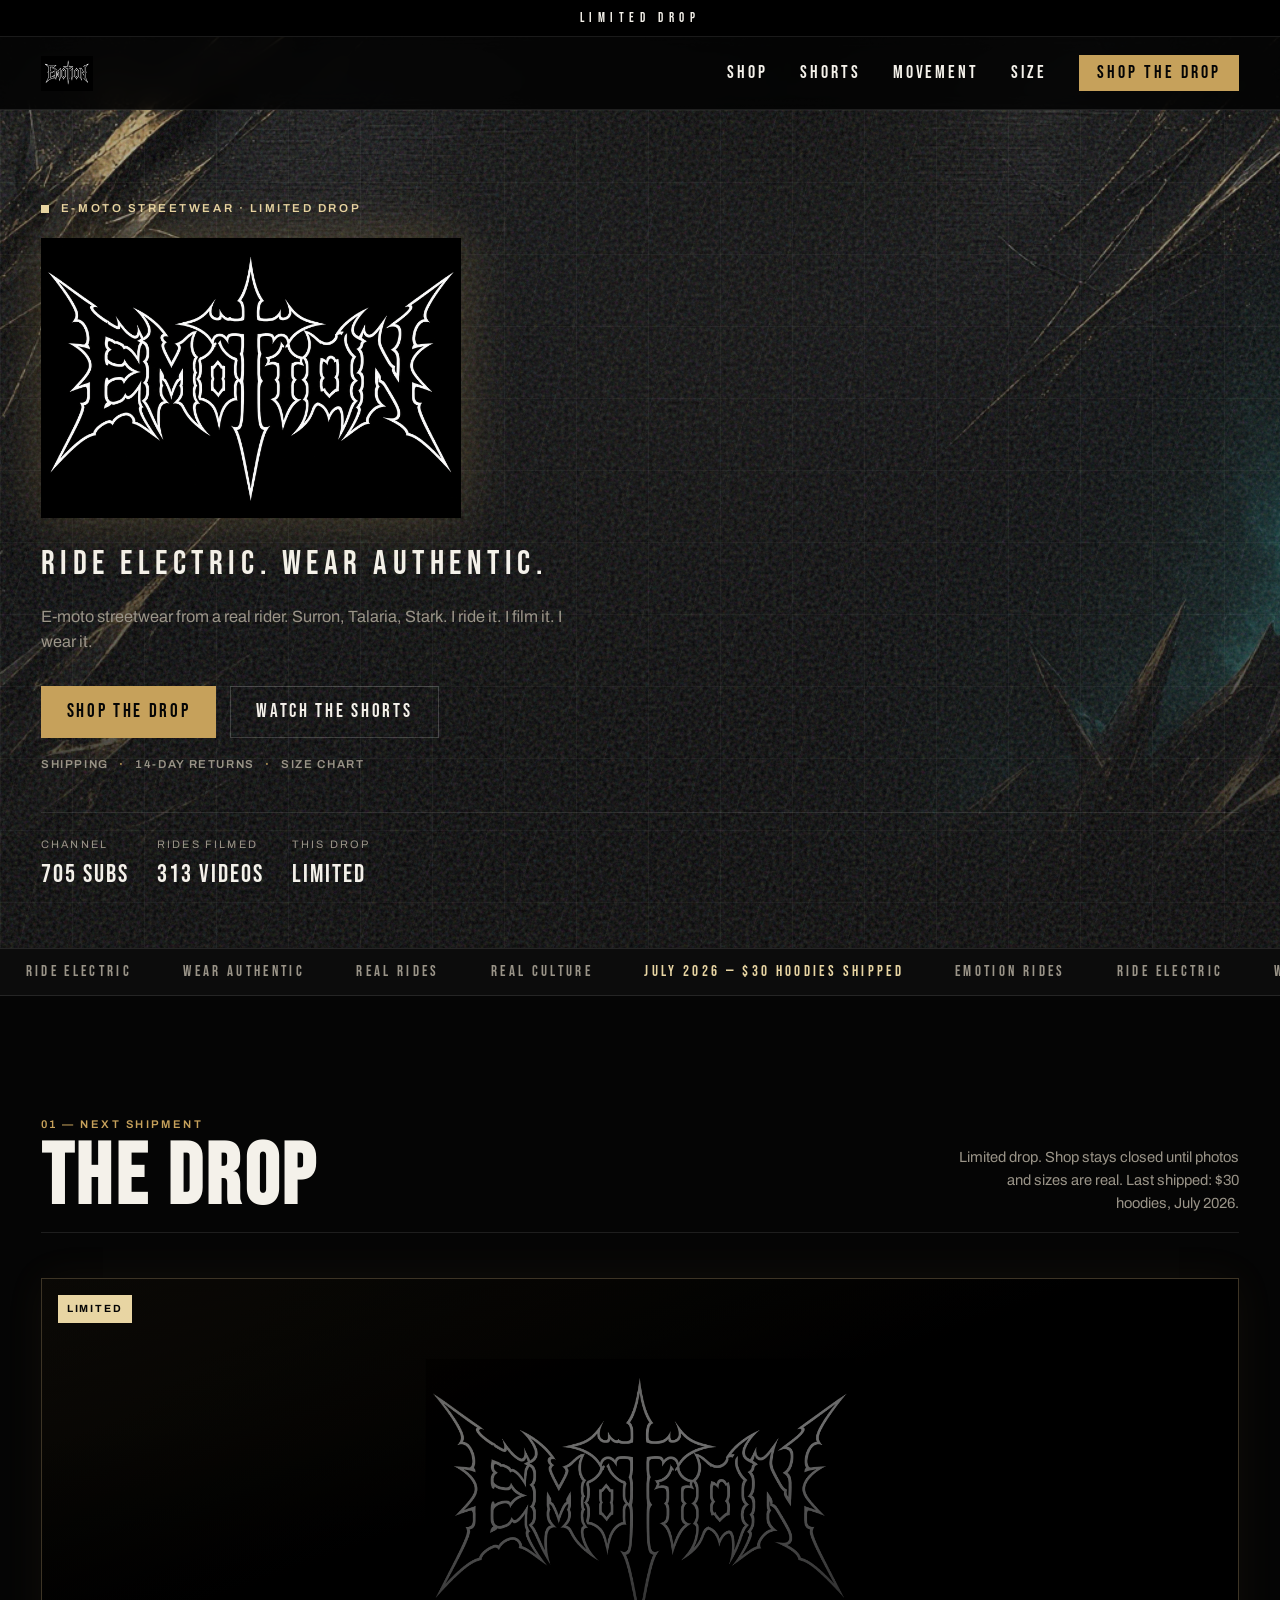
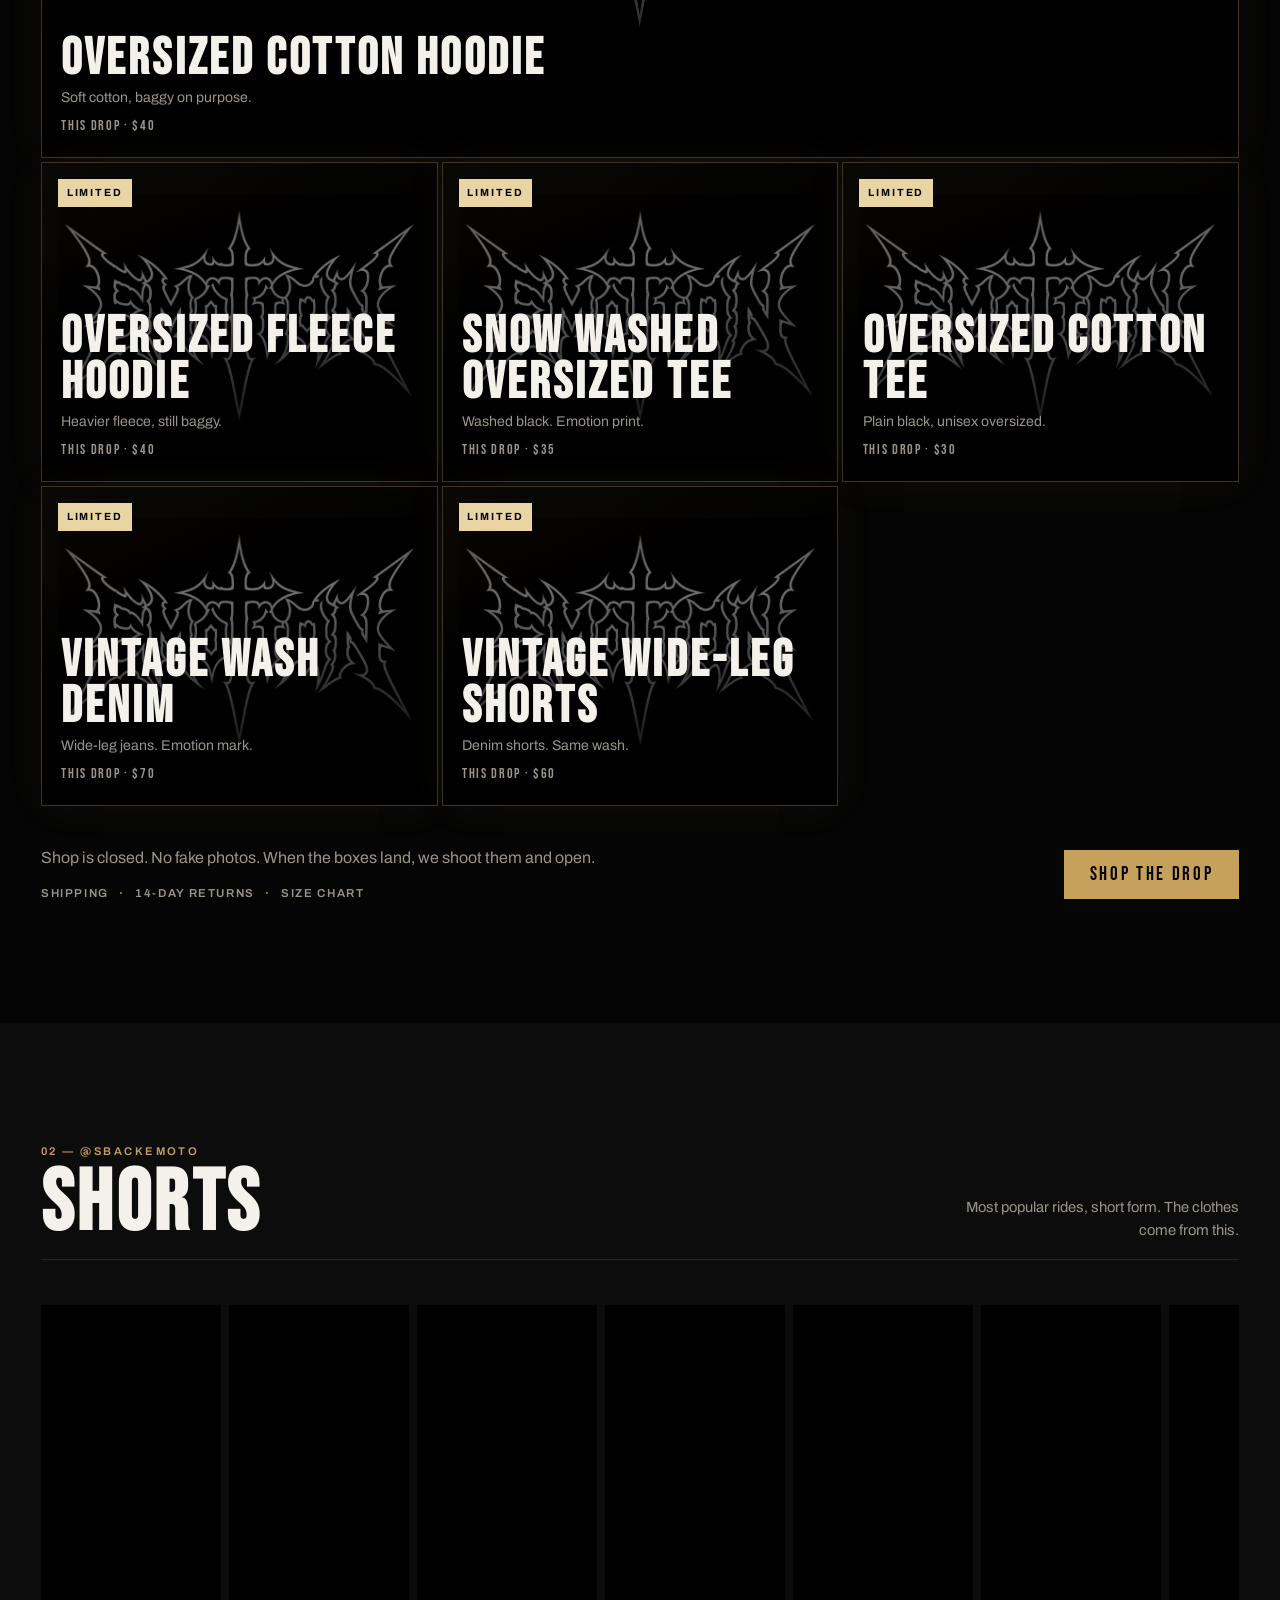
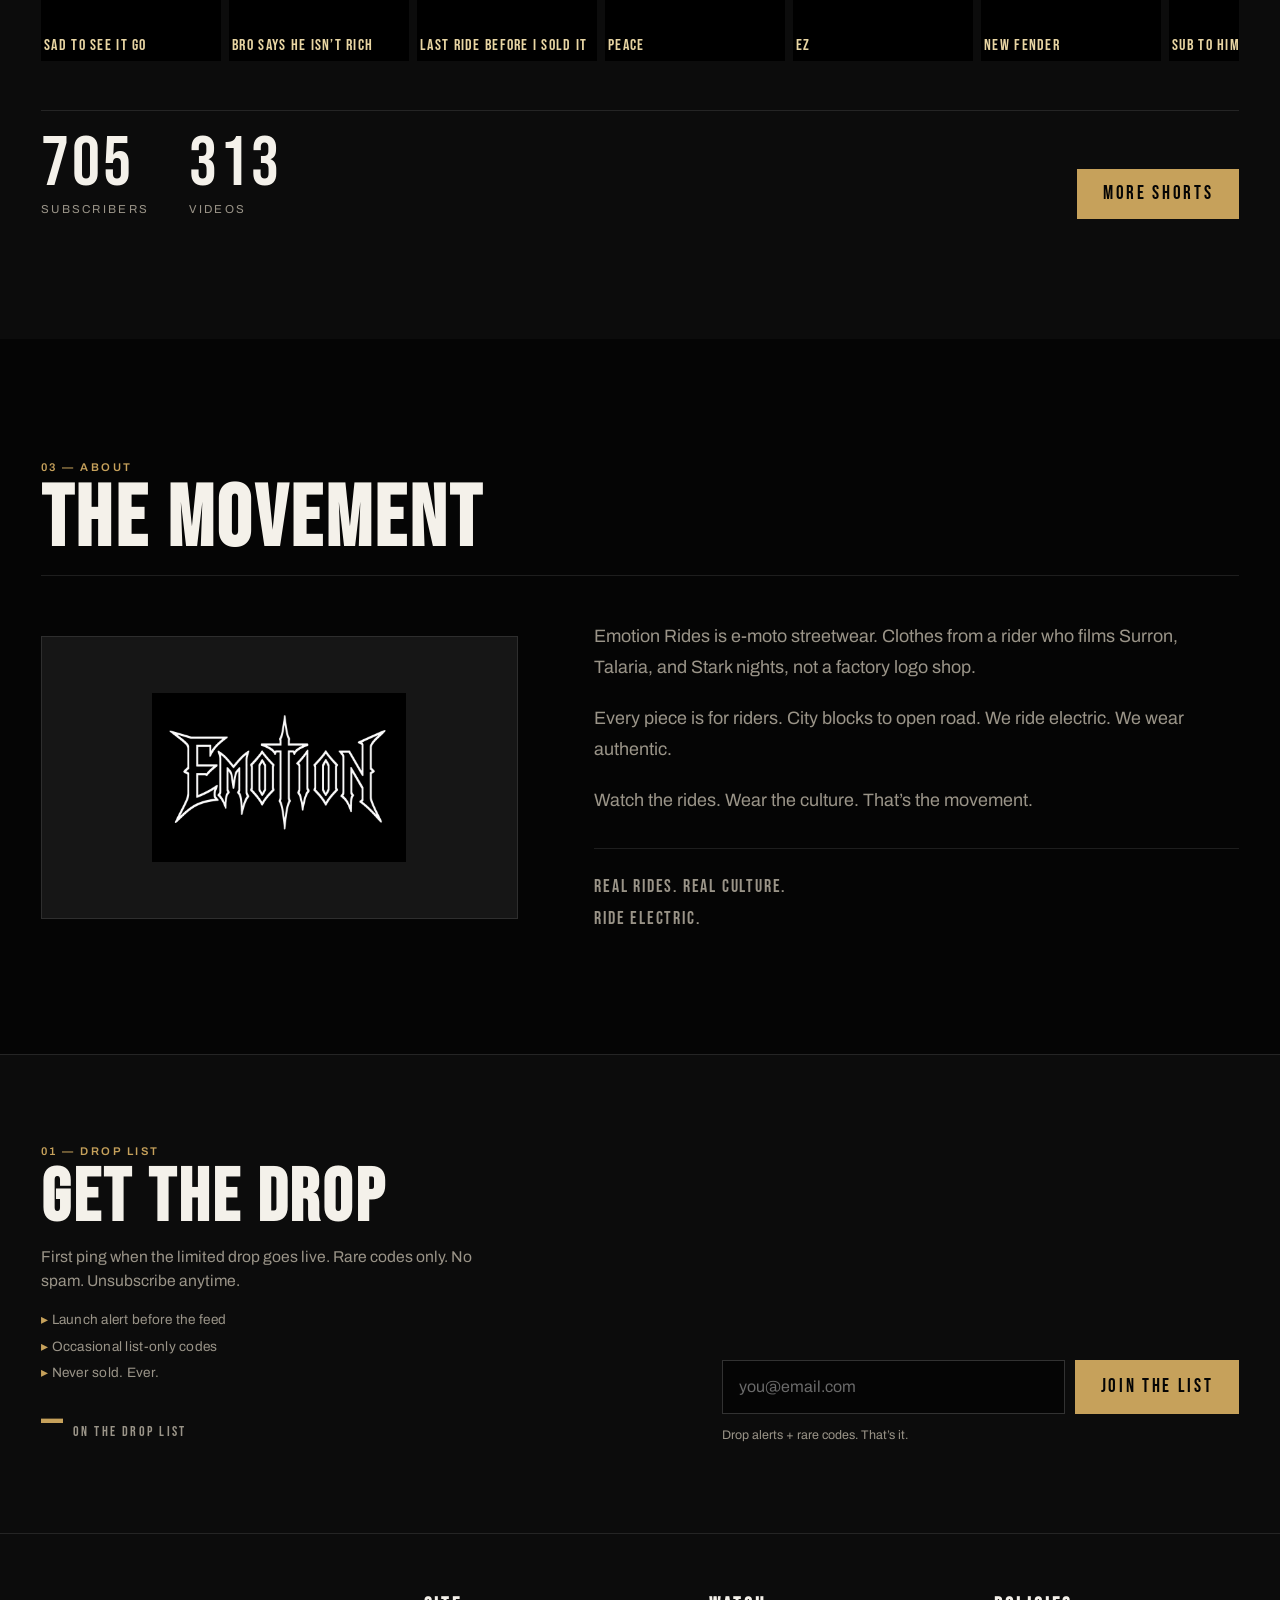
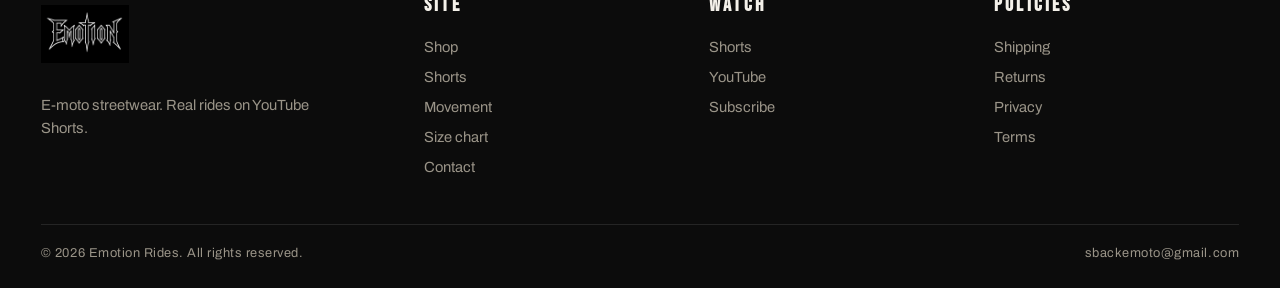
==== commit e73e7b5b: "Restore full 6-piece Emotion Rides lookbook with cooler metal tiles." ====
--- a/index.html
+++ b/index.html
@@ -18,7 +18,7 @@
   <link rel="preconnect" href="https://fonts.googleapis.com">
   <link rel="preconnect" href="https://fonts.gstatic.com" crossorigin>
   <link href="https://fonts.googleapis.com/css2?family=Archivo:wght@400;500;600;700&family=Bebas+Neue&display=swap" rel="stylesheet">
-  <link rel="stylesheet" href="styles.css?v=twohoodies1">
+  <link rel="stylesheet" href="styles.css?v=fulldrop1">
 </head>
 <body>
   <div class="emotion-bg" aria-hidden="true"></div>
@@ -99,6 +99,7 @@
           <p class="section-aside">Limited drop. Shop stays closed until photos and sizes are real. Last shipped: $30 hoodies, July 2026.</p>
         </header>
 
+        
         <div class="lookbook">
           <a class="tile tile-lg" href="https://shop.emotionrides.com/" rel="noopener noreferrer">
             <div class="tile-bg tile-1"></div>
@@ -117,6 +118,46 @@
               <h3>Oversized Fleece Hoodie</h3>
               <p>Heavier fleece, still baggy.</p>
               <p class="tile-price">This drop · $40</p>
+            </div>
+          </a>
+
+          <a class="tile" href="https://shop.emotionrides.com/" rel="noopener noreferrer">
+            <div class="tile-bg tile-2"></div>
+            <span class="tile-stamp">Limited</span>
+            <div class="tile-body">
+              <h3>Snow Washed Oversized Tee</h3>
+              <p>Washed black. Emotion print.</p>
+              <p class="tile-price">This drop · $35</p>
+            </div>
+          </a>
+
+          <a class="tile" href="https://shop.emotionrides.com/" rel="noopener noreferrer">
+            <div class="tile-bg tile-4"></div>
+            <span class="tile-stamp">Limited</span>
+            <div class="tile-body">
+              <h3>Oversized Cotton Tee</h3>
+              <p>Plain black, unisex oversized.</p>
+              <p class="tile-price">This drop · $30</p>
+            </div>
+          </a>
+
+          <a class="tile" href="https://shop.emotionrides.com/" rel="noopener noreferrer">
+            <div class="tile-bg tile-3"></div>
+            <span class="tile-stamp">Limited</span>
+            <div class="tile-body">
+              <h3>Vintage Wash Denim</h3>
+              <p>Wide-leg jeans. Emotion mark.</p>
+              <p class="tile-price">This drop · $70</p>
+            </div>
+          </a>
+
+          <a class="tile" href="https://shop.emotionrides.com/" rel="noopener noreferrer">
+            <div class="tile-bg tile-6"></div>
+            <span class="tile-stamp">Limited</span>
+            <div class="tile-body">
+              <h3>Vintage Wide-Leg Shorts</h3>
+              <p>Denim shorts. Same wash.</p>
+              <p class="tile-price">This drop · $60</p>
             </div>
           </a>
         </div>
--- a/styles.css
+++ b/styles.css
@@ -1236,3 +1236,26 @@
   color: var(--muted, #8a8680);
 }
 
+
+
+/* Cooler metal product tiles */
+.tile-bg {
+  background-color: #080808 !important;
+  background-image:
+    linear-gradient(160deg, rgba(198,161,91,0.18), transparent 45%, rgba(0,0,0,0.55)),
+    url("emotion-metal-wordmark.png") !important;
+  background-size: auto, min(420px, 90%) auto !important;
+  background-position: center, center 42% !important;
+  background-repeat: no-repeat !important;
+}
+.tile-1, .tile-2, .tile-3, .tile-4, .tile-5, .tile-6 {
+  background-image: inherit;
+}
+.lookbook .tile {
+  border: 1px solid rgba(198,161,91,0.22);
+  box-shadow: 0 0 40px rgba(198,161,91,0.06);
+}
+.lookbook .tile:hover {
+  border-color: rgba(198,161,91,0.55);
+  box-shadow: 0 0 48px rgba(198,161,91,0.14);
+}
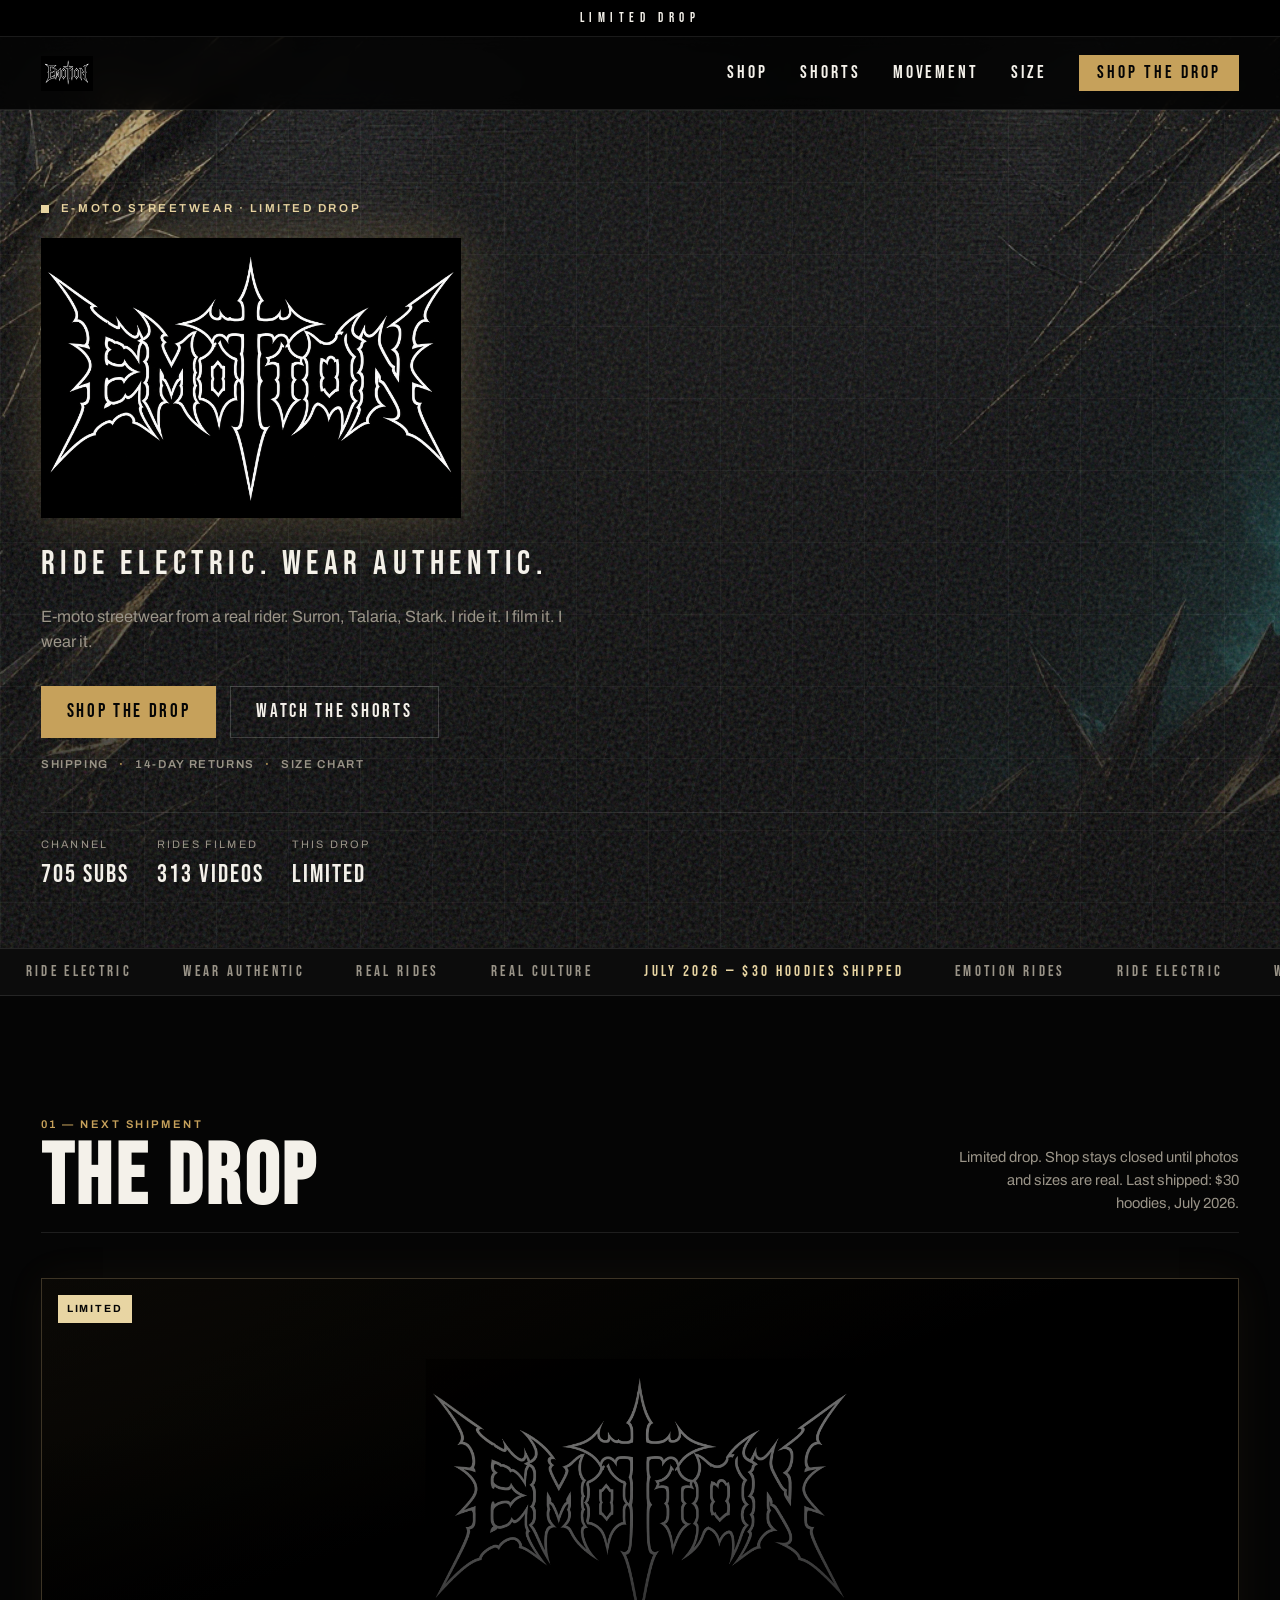
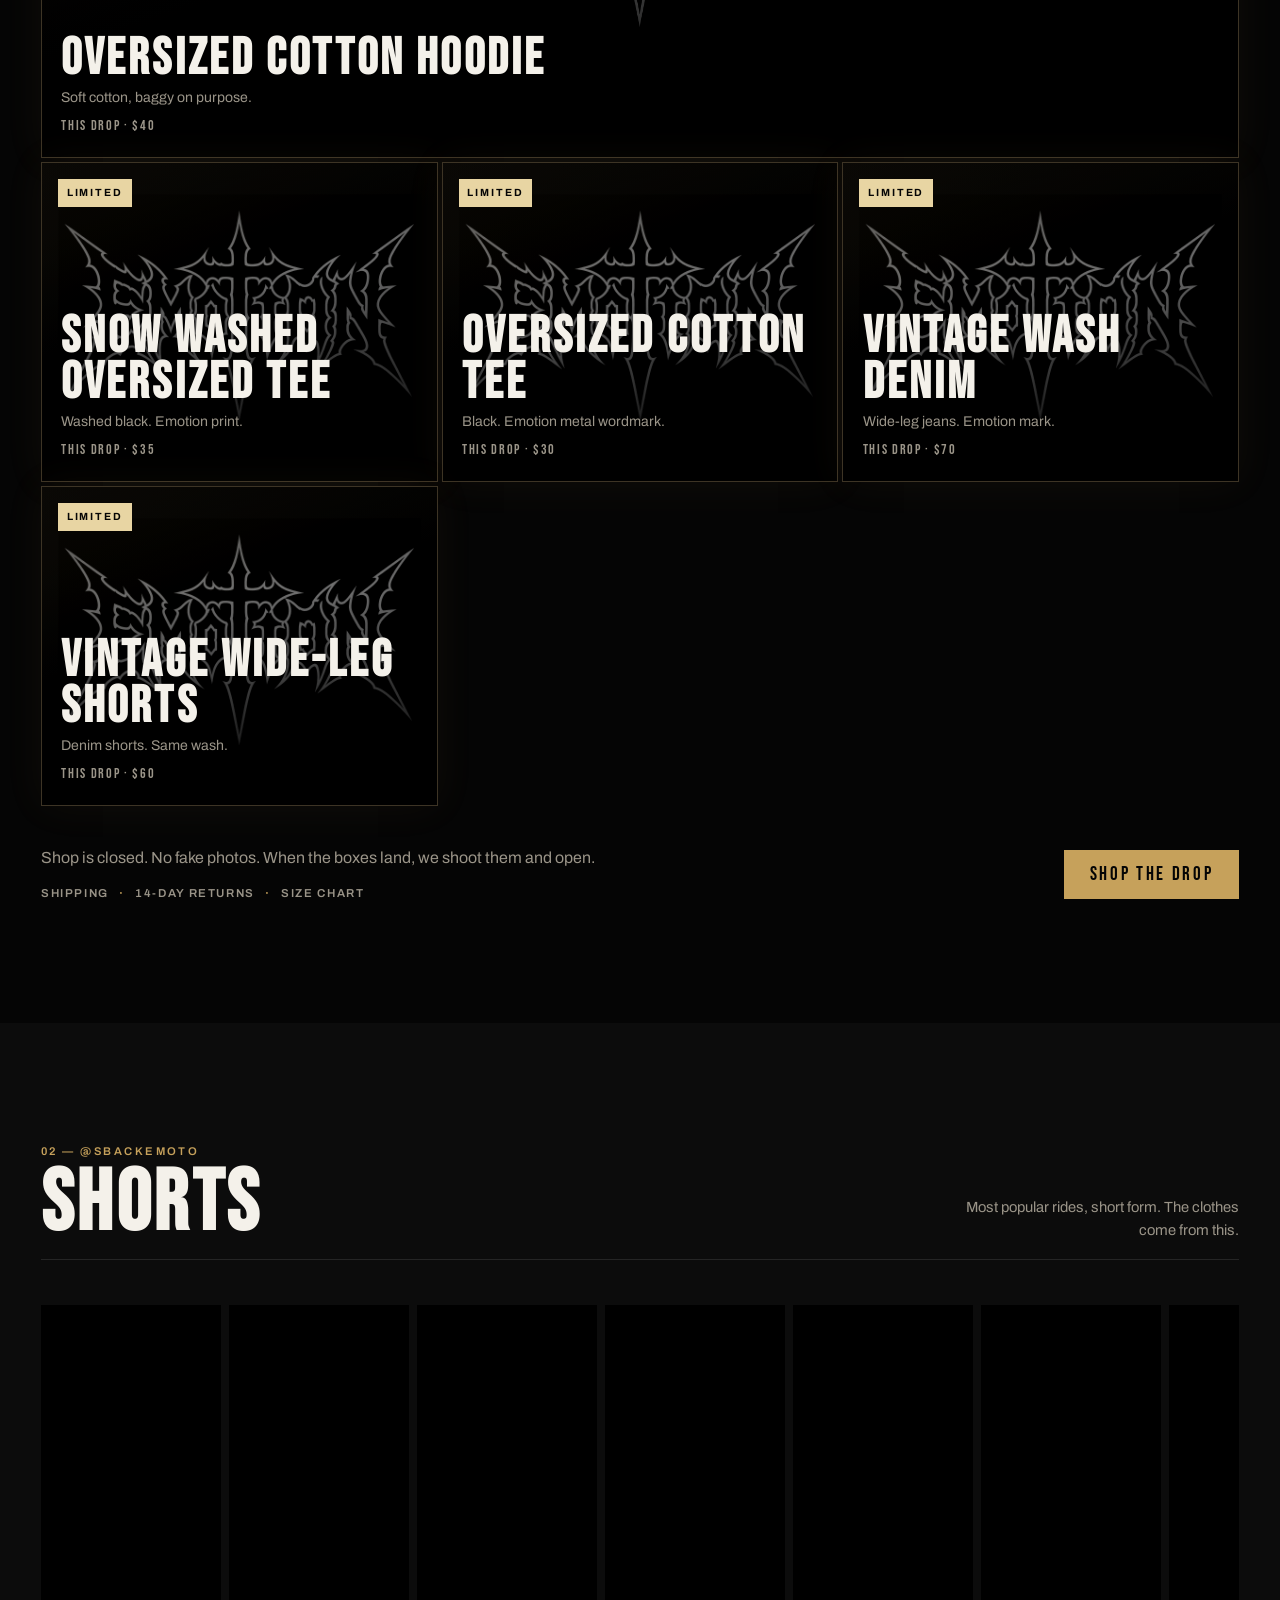
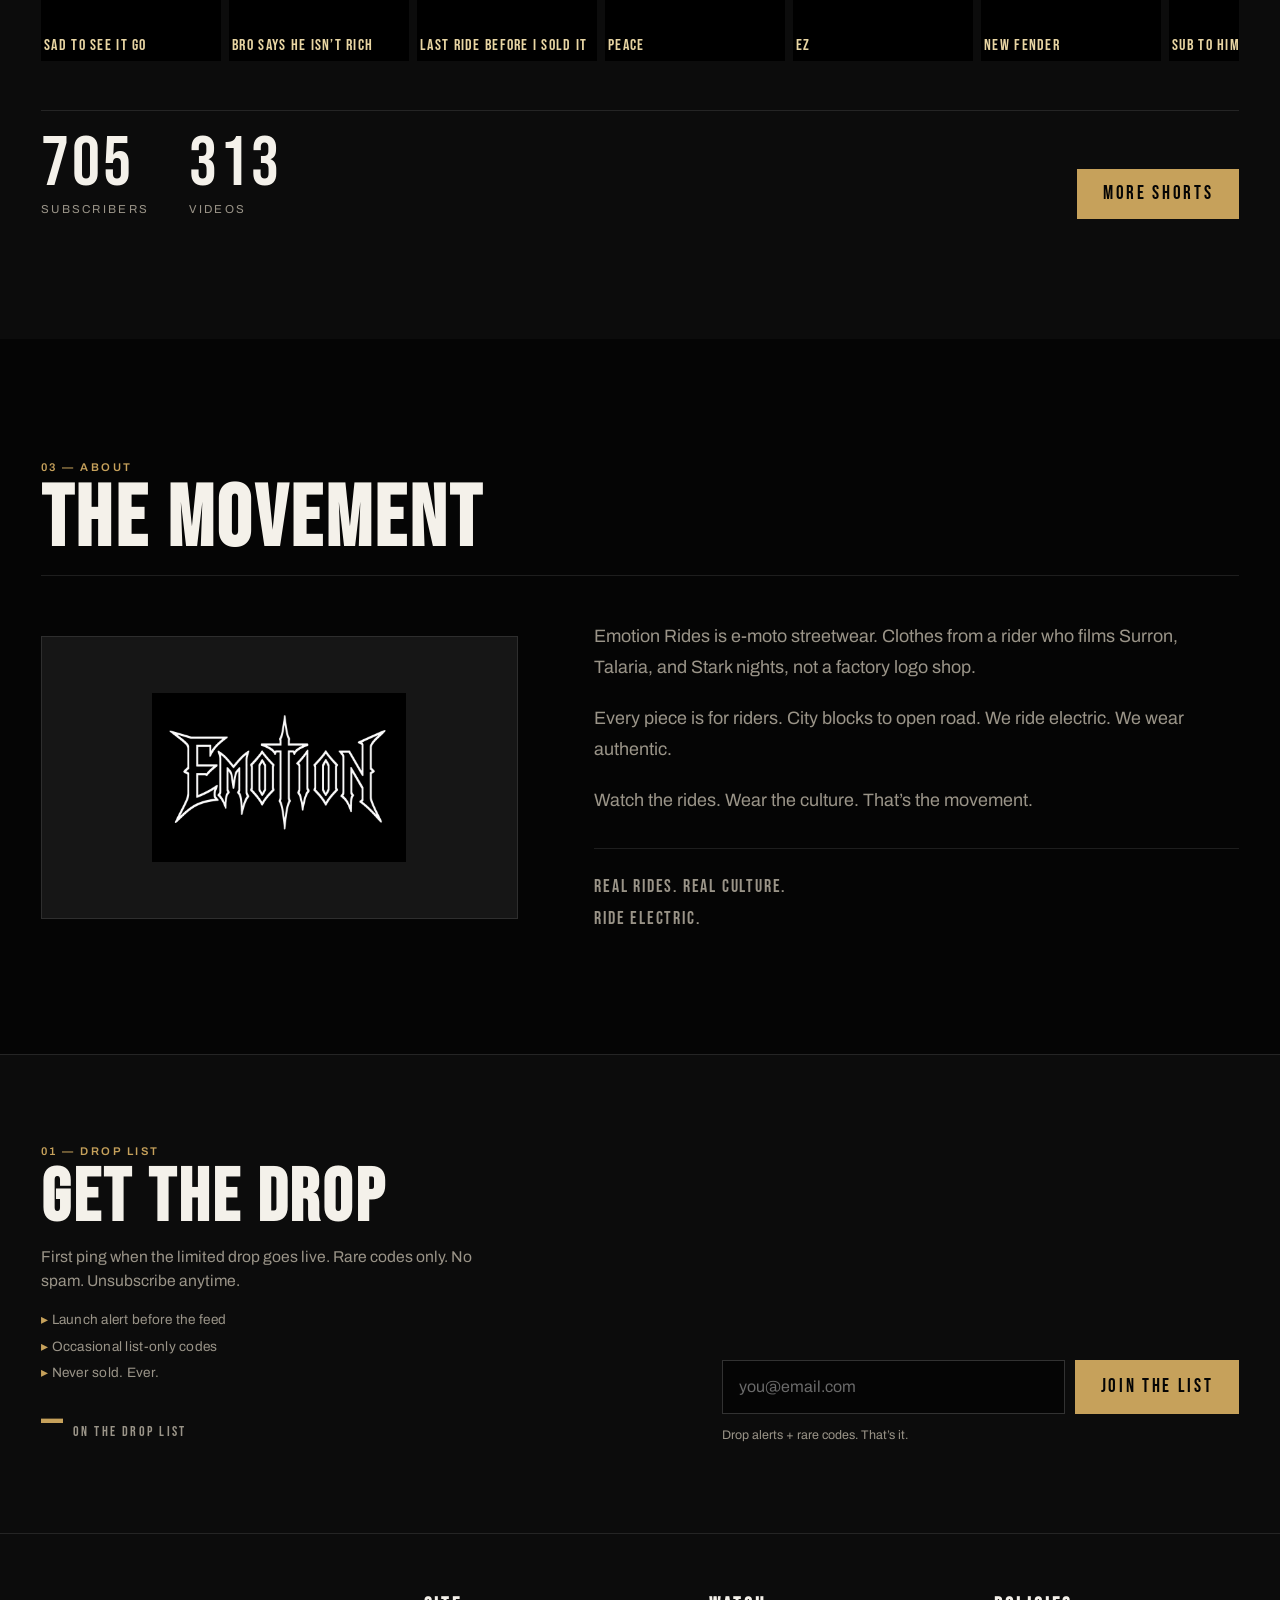
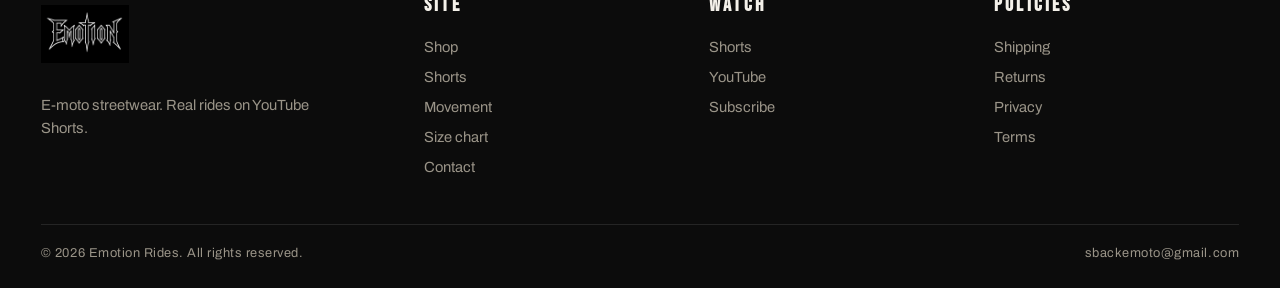
==== commit 10fd782c: "Homepage: only photo-matched drop — hide fleece hoodie." ====
--- a/index.html
+++ b/index.html
@@ -18,7 +18,7 @@
   <link rel="preconnect" href="https://fonts.googleapis.com">
   <link rel="preconnect" href="https://fonts.gstatic.com" crossorigin>
   <link href="https://fonts.googleapis.com/css2?family=Archivo:wght@400;500;600;700&family=Bebas+Neue&display=swap" rel="stylesheet">
-  <link rel="stylesheet" href="styles.css?v=fulldrop1">
+  <link rel="stylesheet" href="styles.css?v=drop5a">
 </head>
 <body>
   <div class="emotion-bg" aria-hidden="true"></div>
@@ -101,6 +101,7 @@
 
         
         <div class="lookbook">
+
           <a class="tile tile-lg" href="https://shop.emotionrides.com/" rel="noopener noreferrer">
             <div class="tile-bg tile-1"></div>
             <span class="tile-stamp">Limited</span>
@@ -112,16 +113,6 @@
           </a>
 
           <a class="tile" href="https://shop.emotionrides.com/" rel="noopener noreferrer">
-            <div class="tile-bg tile-5"></div>
-            <span class="tile-stamp">Limited</span>
-            <div class="tile-body">
-              <h3>Oversized Fleece Hoodie</h3>
-              <p>Heavier fleece, still baggy.</p>
-              <p class="tile-price">This drop · $40</p>
-            </div>
-          </a>
-
-          <a class="tile" href="https://shop.emotionrides.com/" rel="noopener noreferrer">
             <div class="tile-bg tile-2"></div>
             <span class="tile-stamp">Limited</span>
             <div class="tile-body">
@@ -132,17 +123,17 @@
           </a>
 
           <a class="tile" href="https://shop.emotionrides.com/" rel="noopener noreferrer">
-            <div class="tile-bg tile-4"></div>
+            <div class="tile-bg tile-3"></div>
             <span class="tile-stamp">Limited</span>
             <div class="tile-body">
               <h3>Oversized Cotton Tee</h3>
-              <p>Plain black, unisex oversized.</p>
+              <p>Black. Emotion metal wordmark.</p>
               <p class="tile-price">This drop · $30</p>
             </div>
           </a>
 
           <a class="tile" href="https://shop.emotionrides.com/" rel="noopener noreferrer">
-            <div class="tile-bg tile-3"></div>
+            <div class="tile-bg tile-4"></div>
             <span class="tile-stamp">Limited</span>
             <div class="tile-body">
               <h3>Vintage Wash Denim</h3>
@@ -152,7 +143,7 @@
           </a>
 
           <a class="tile" href="https://shop.emotionrides.com/" rel="noopener noreferrer">
-            <div class="tile-bg tile-6"></div>
+            <div class="tile-bg tile-5"></div>
             <span class="tile-stamp">Limited</span>
             <div class="tile-body">
               <h3>Vintage Wide-Leg Shorts</h3>
@@ -160,6 +151,7 @@
               <p class="tile-price">This drop · $60</p>
             </div>
           </a>
+
         </div>
 
         <div class="shop-bar">
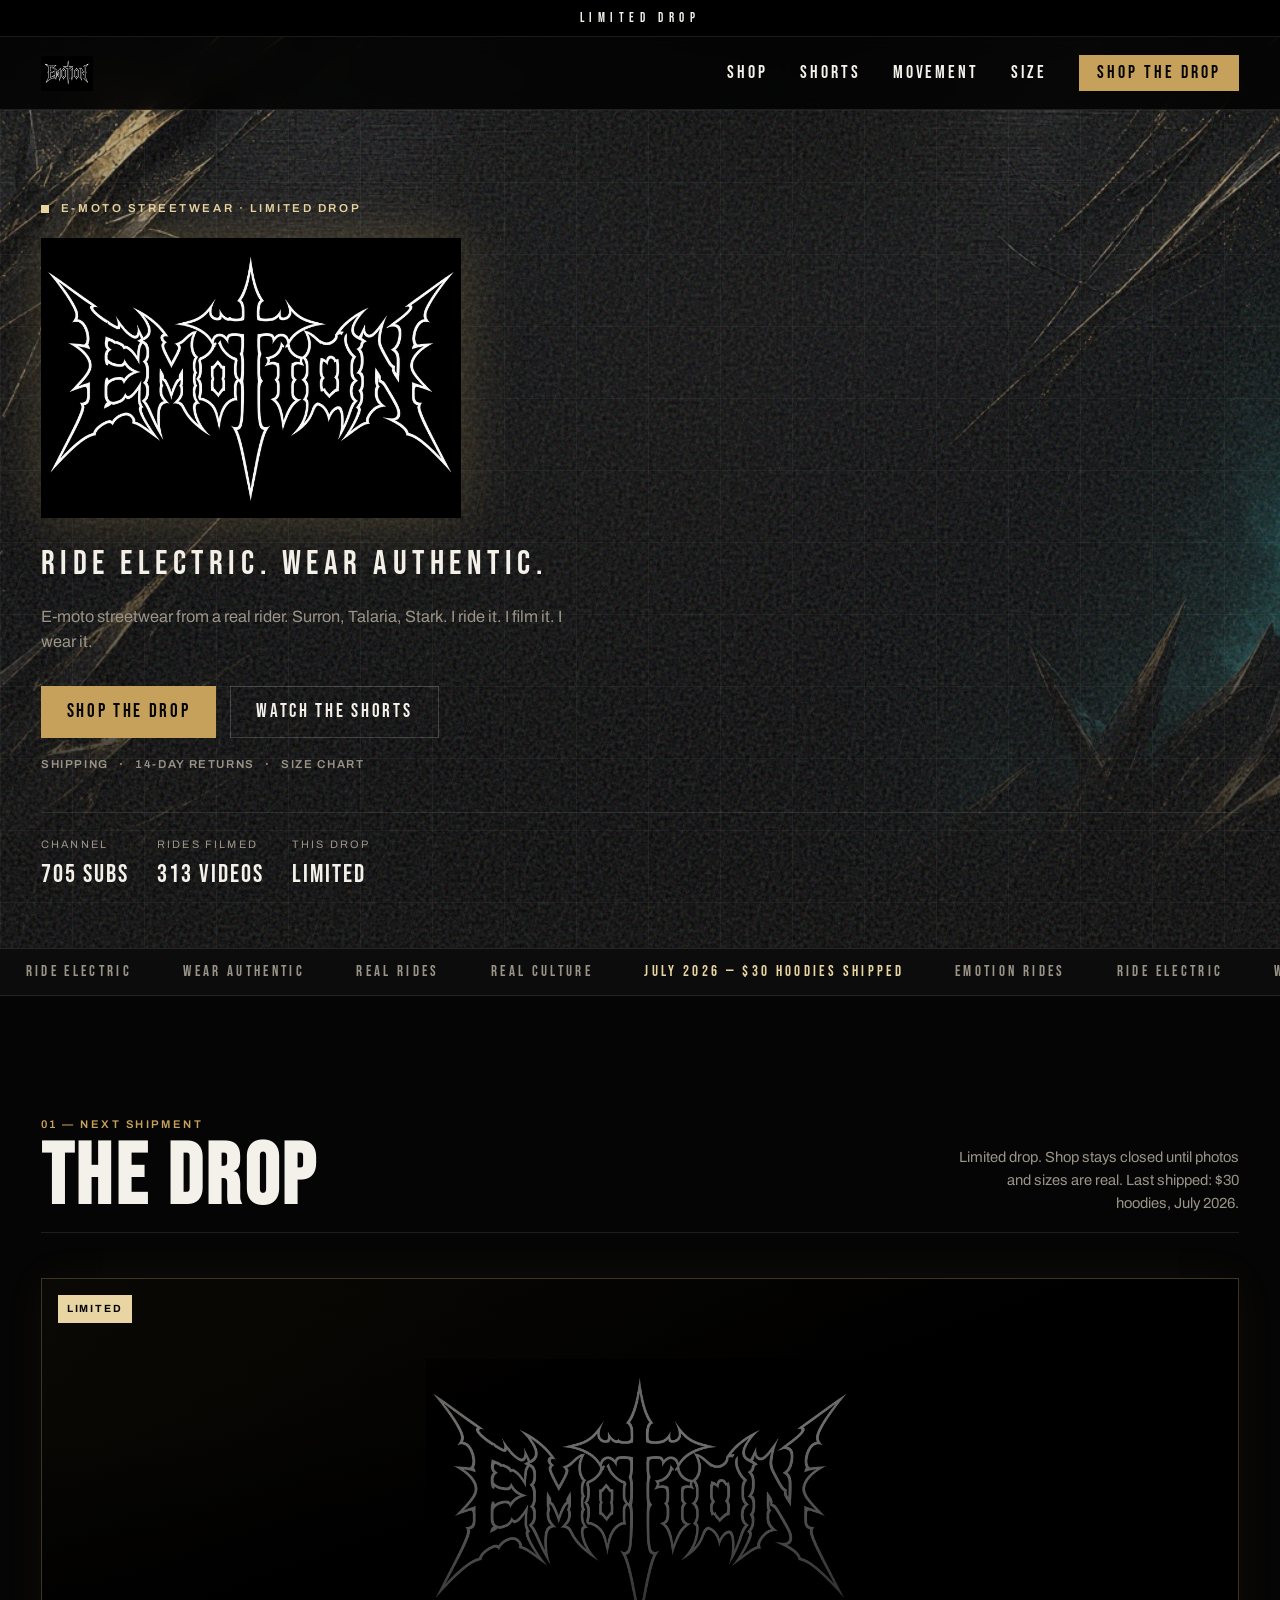
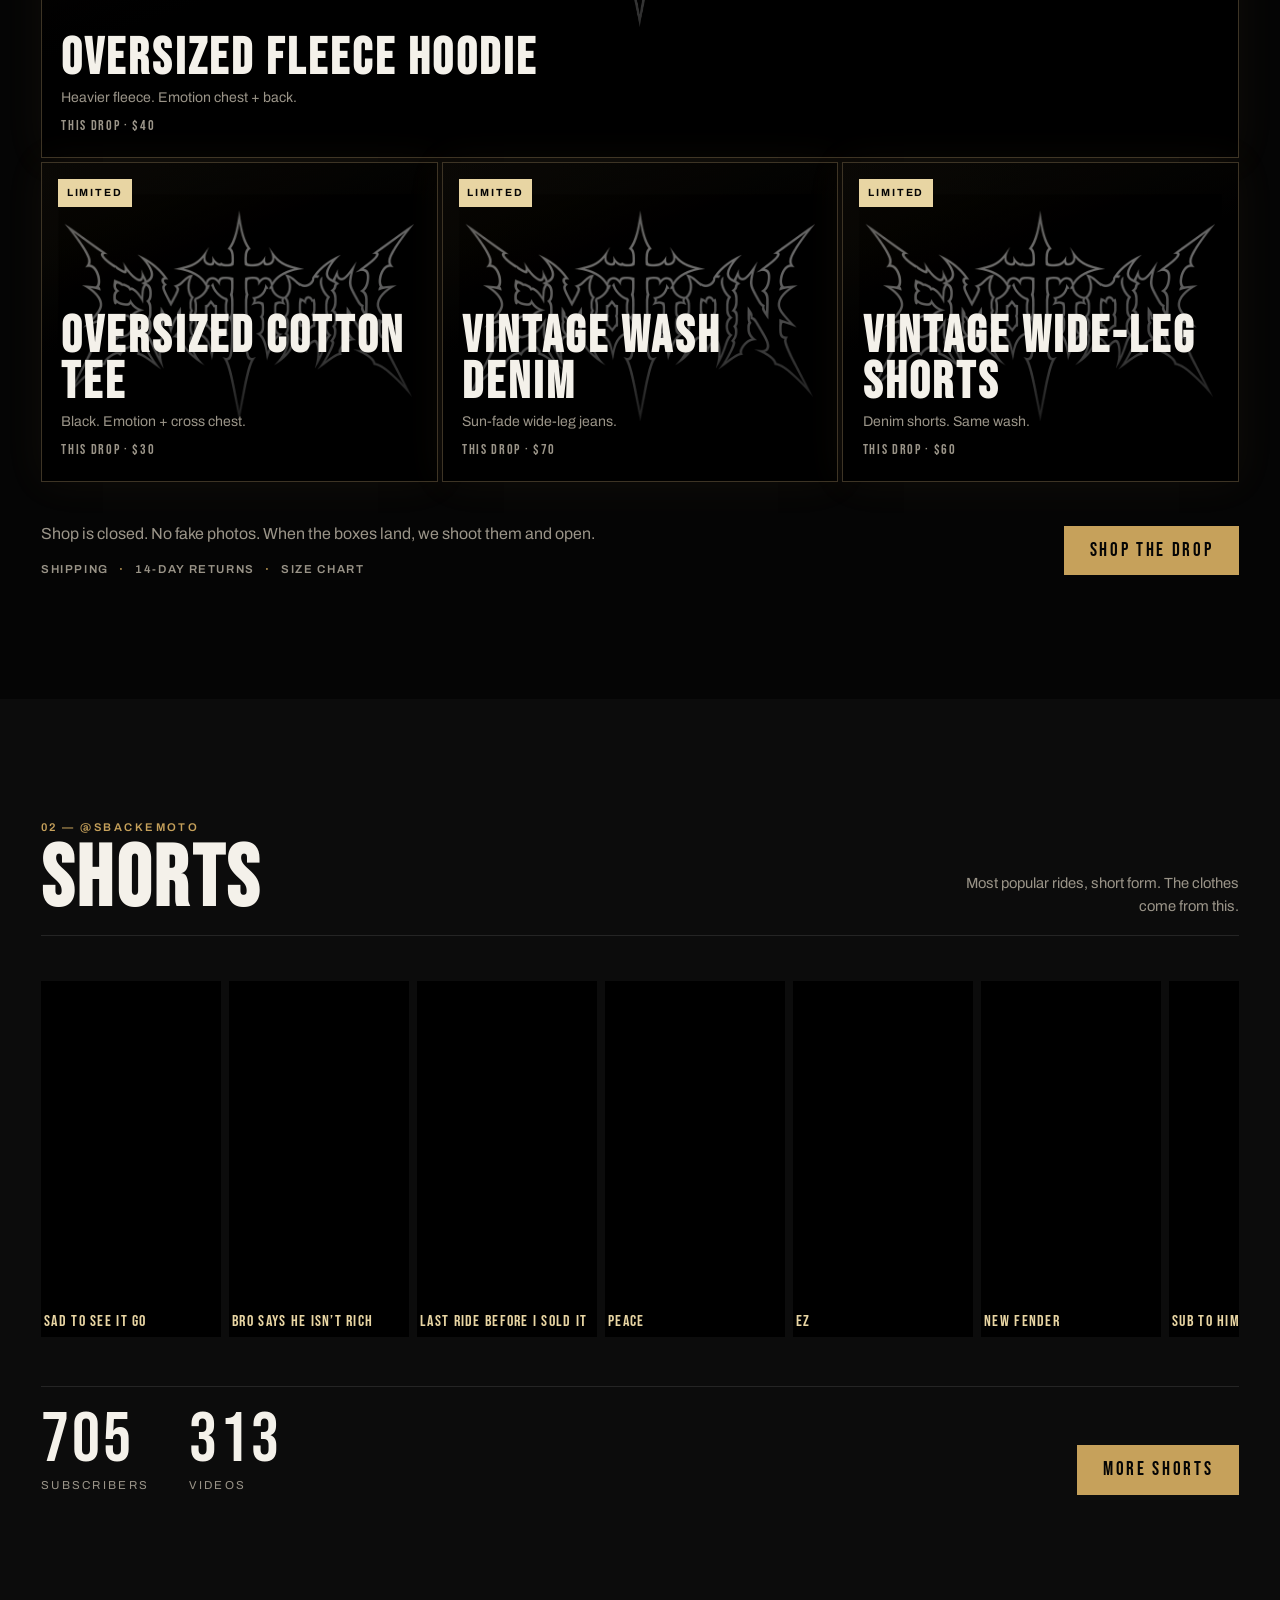
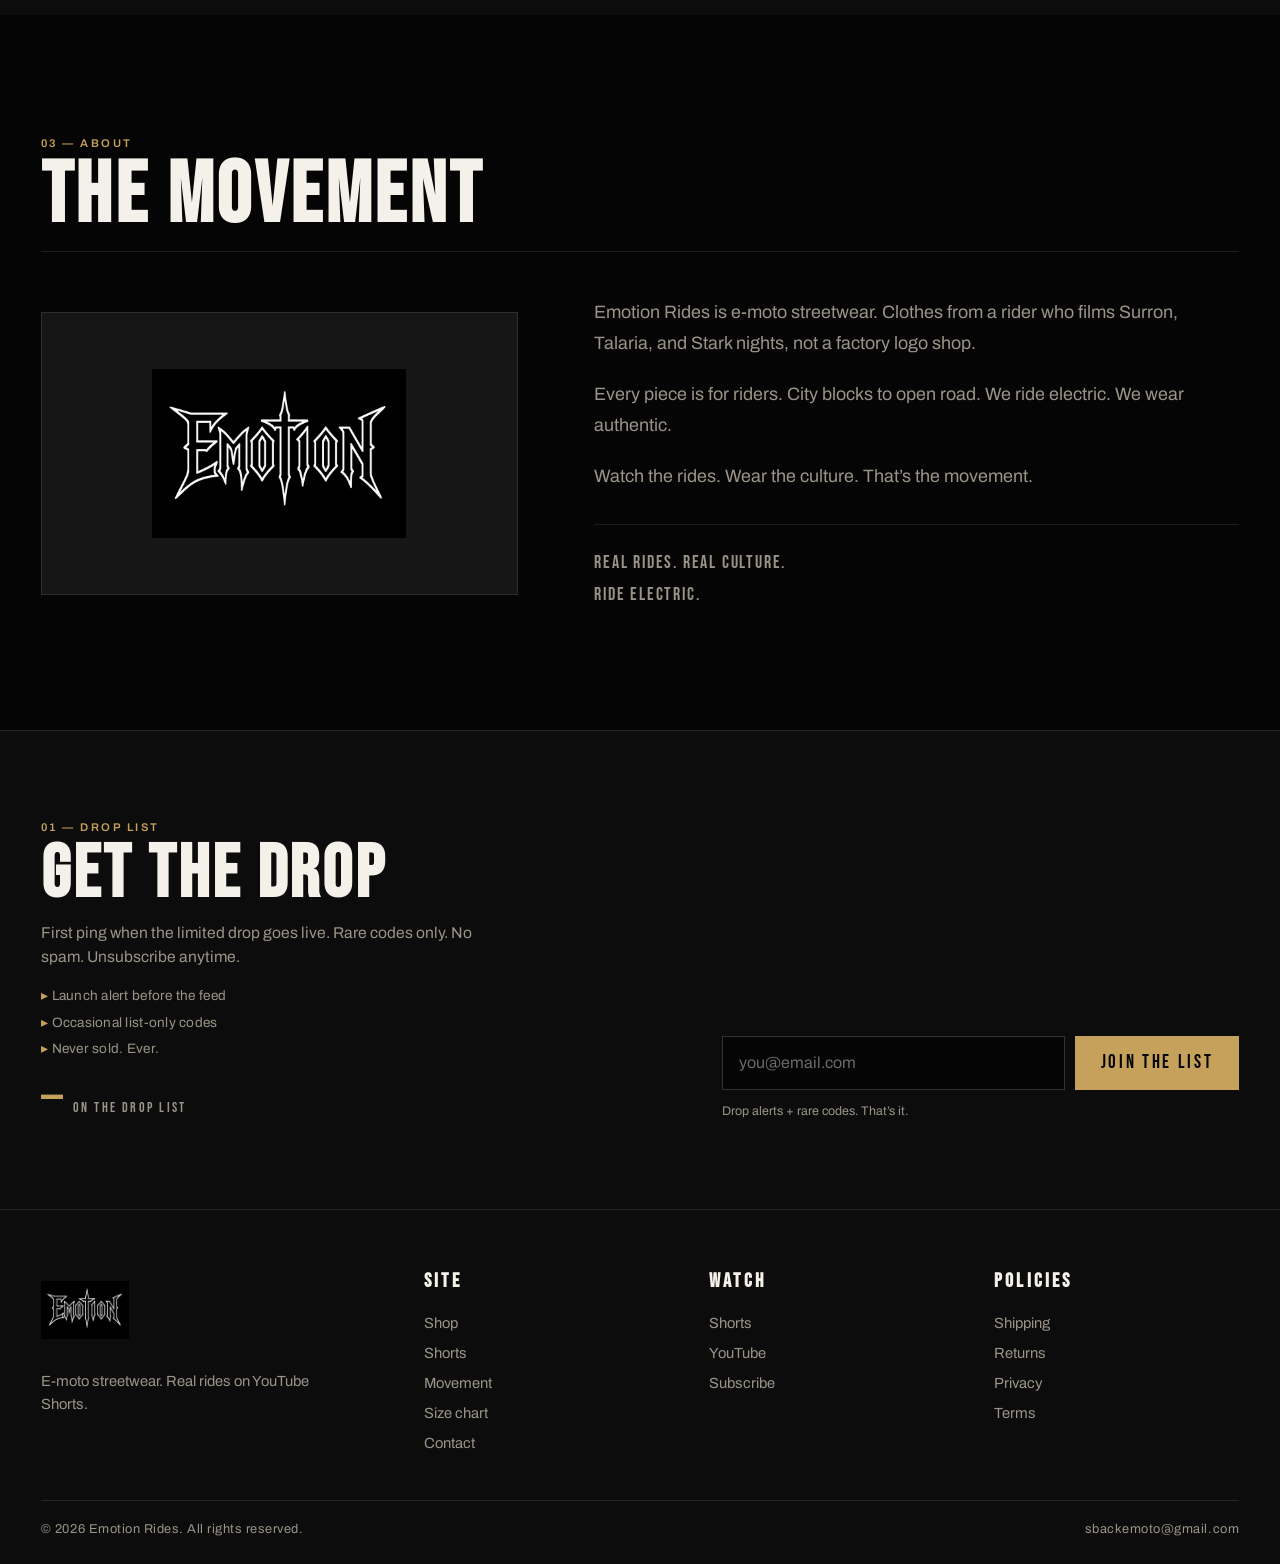
==== commit 6fc0049b: "Homepage: shipment lineup only — fleece hoodie, tee, jeans, jorts." ====
--- a/index.html
+++ b/index.html
@@ -18,7 +18,7 @@
   <link rel="preconnect" href="https://fonts.googleapis.com">
   <link rel="preconnect" href="https://fonts.gstatic.com" crossorigin>
   <link href="https://fonts.googleapis.com/css2?family=Archivo:wght@400;500;600;700&family=Bebas+Neue&display=swap" rel="stylesheet">
-  <link rel="stylesheet" href="styles.css?v=drop5a">
+  <link rel="stylesheet" href="styles.css?v=drop4ship">
 </head>
 <body>
   <div class="emotion-bg" aria-hidden="true"></div>
@@ -106,8 +106,8 @@
             <div class="tile-bg tile-1"></div>
             <span class="tile-stamp">Limited</span>
             <div class="tile-body">
-              <h3>Oversized Cotton Hoodie</h3>
-              <p>Soft cotton, baggy on purpose.</p>
+              <h3>Oversized Fleece Hoodie</h3>
+              <p>Heavier fleece. Emotion chest + back.</p>
               <p class="tile-price">This drop · $40</p>
             </div>
           </a>
@@ -116,9 +116,9 @@
             <div class="tile-bg tile-2"></div>
             <span class="tile-stamp">Limited</span>
             <div class="tile-body">
-              <h3>Snow Washed Oversized Tee</h3>
-              <p>Washed black. Emotion print.</p>
-              <p class="tile-price">This drop · $35</p>
+              <h3>Oversized Cotton Tee</h3>
+              <p>Black. Emotion + cross chest.</p>
+              <p class="tile-price">This drop · $30</p>
             </div>
           </a>
 
@@ -126,24 +126,14 @@
             <div class="tile-bg tile-3"></div>
             <span class="tile-stamp">Limited</span>
             <div class="tile-body">
-              <h3>Oversized Cotton Tee</h3>
-              <p>Black. Emotion metal wordmark.</p>
-              <p class="tile-price">This drop · $30</p>
+              <h3>Vintage Wash Denim</h3>
+              <p>Sun-fade wide-leg jeans.</p>
+              <p class="tile-price">This drop · $70</p>
             </div>
           </a>
 
           <a class="tile" href="https://shop.emotionrides.com/" rel="noopener noreferrer">
             <div class="tile-bg tile-4"></div>
-            <span class="tile-stamp">Limited</span>
-            <div class="tile-body">
-              <h3>Vintage Wash Denim</h3>
-              <p>Wide-leg jeans. Emotion mark.</p>
-              <p class="tile-price">This drop · $70</p>
-            </div>
-          </a>
-
-          <a class="tile" href="https://shop.emotionrides.com/" rel="noopener noreferrer">
-            <div class="tile-bg tile-5"></div>
             <span class="tile-stamp">Limited</span>
             <div class="tile-body">
               <h3>Vintage Wide-Leg Shorts</h3>
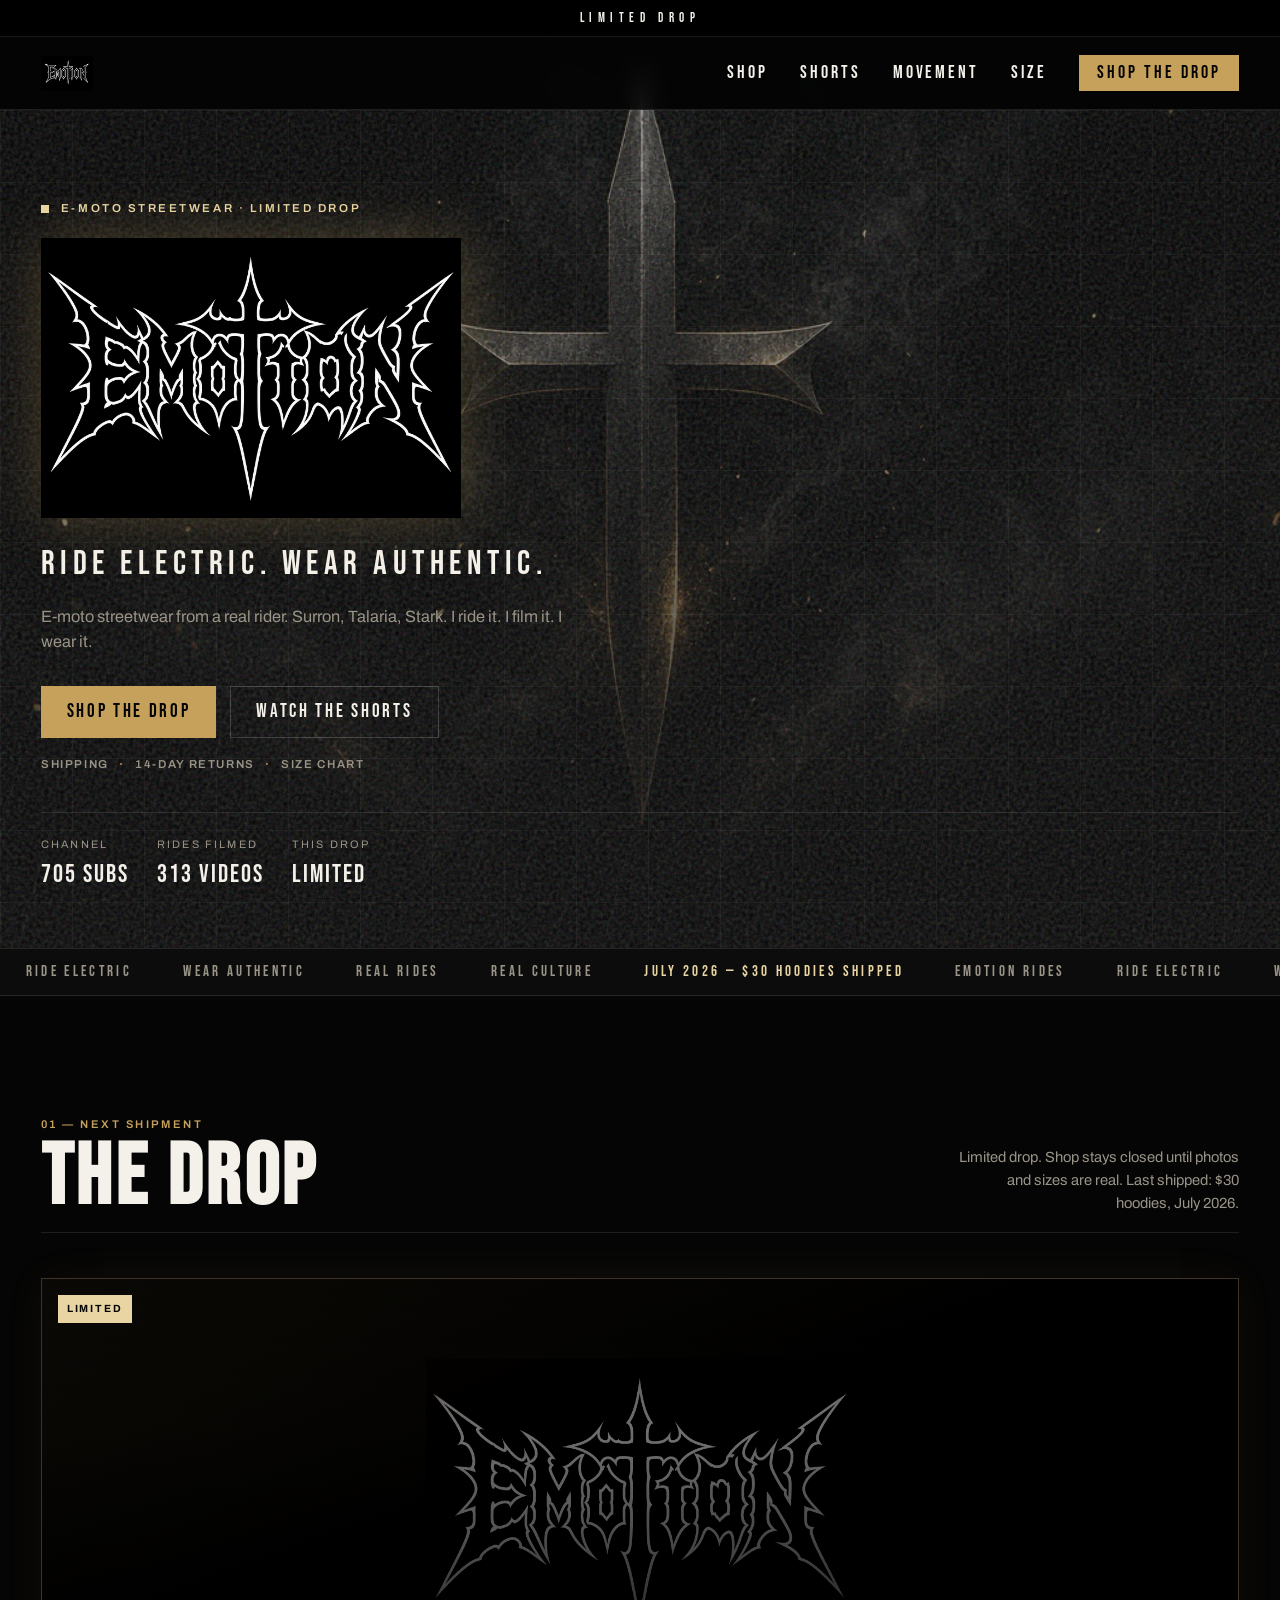
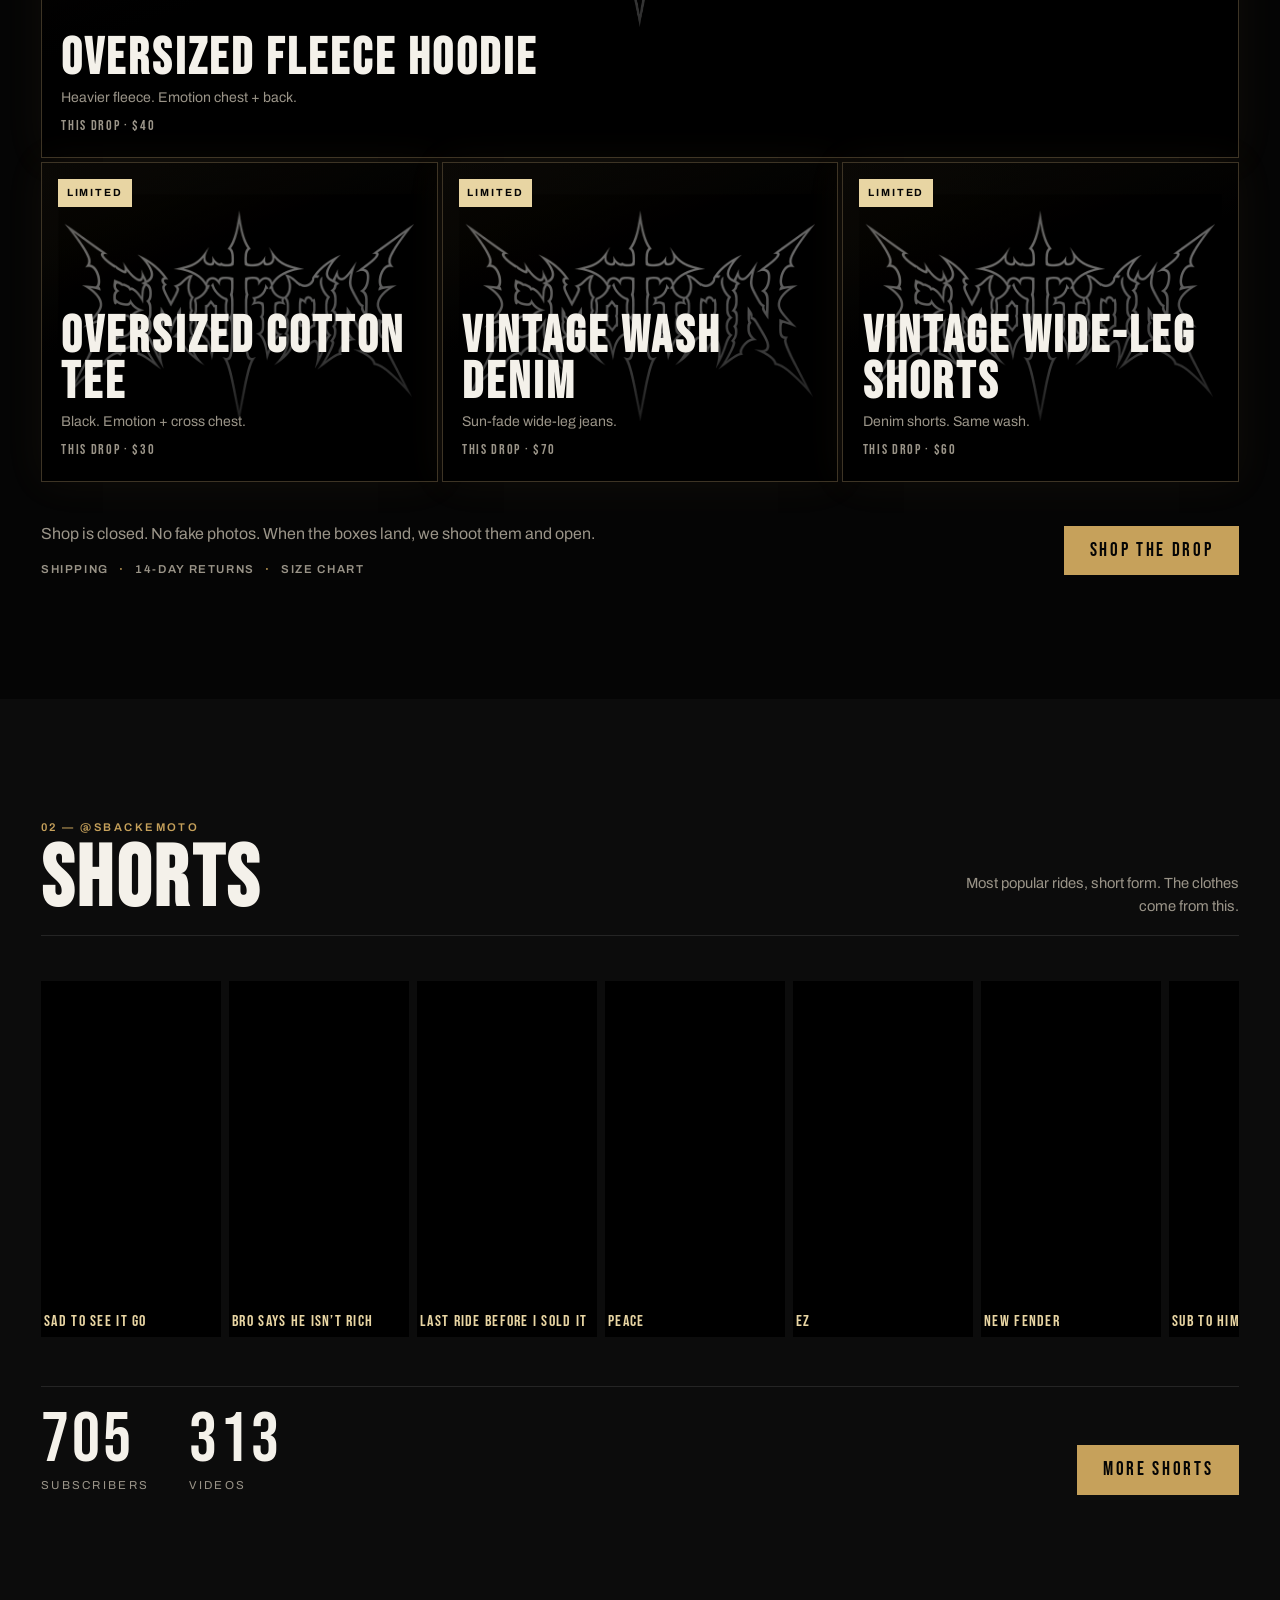
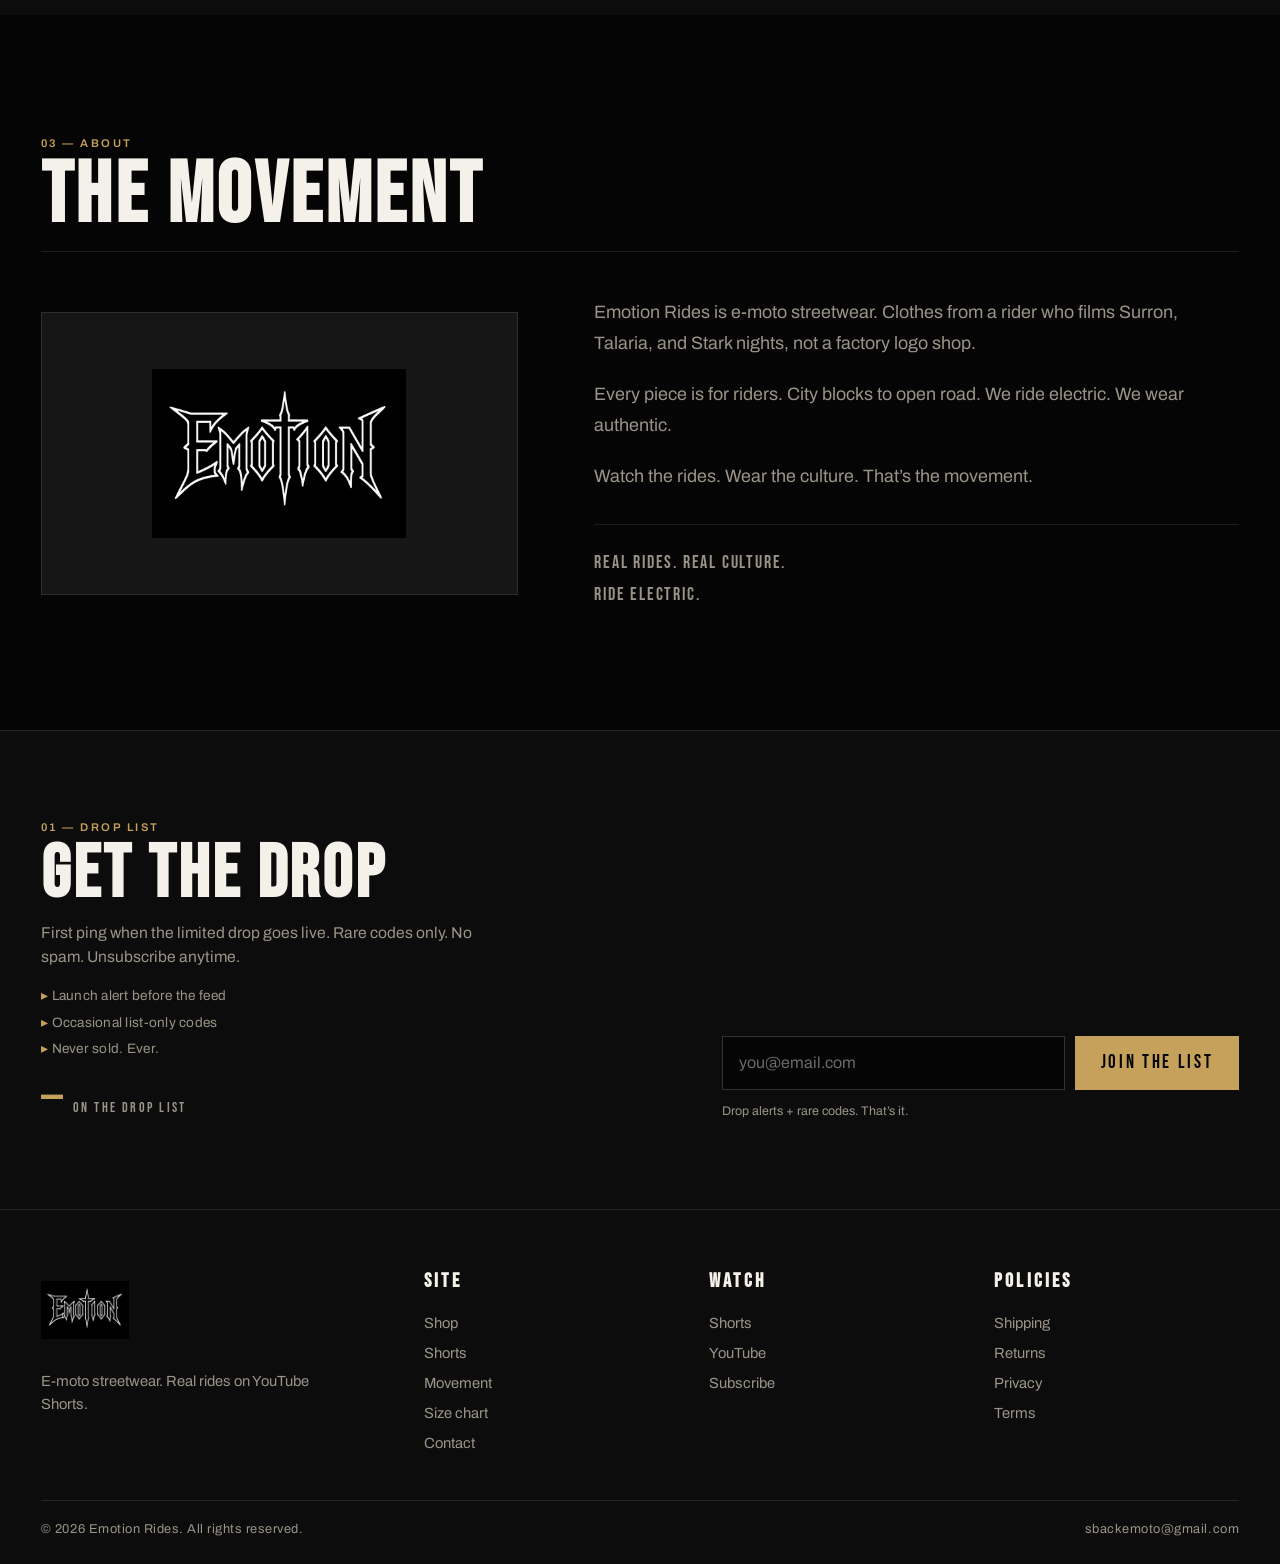
==== commit 8a095011: "Homepage: ghost-cross background; restore jeans in lookbook." ====
--- a/index.html
+++ b/index.html
@@ -18,7 +18,7 @@
   <link rel="preconnect" href="https://fonts.googleapis.com">
   <link rel="preconnect" href="https://fonts.gstatic.com" crossorigin>
   <link href="https://fonts.googleapis.com/css2?family=Archivo:wght@400;500;600;700&family=Bebas+Neue&display=swap" rel="stylesheet">
-  <link rel="stylesheet" href="styles.css?v=drop4ship">
+  <link rel="stylesheet" href="styles.css?v=jeansok1">
 </head>
 <body>
   <div class="emotion-bg" aria-hidden="true"></div>
@@ -122,6 +122,7 @@
             </div>
           </a>
 
+
           <a class="tile" href="https://shop.emotionrides.com/" rel="noopener noreferrer">
             <div class="tile-bg tile-3"></div>
             <span class="tile-stamp">Limited</span>
@@ -131,7 +132,6 @@
               <p class="tile-price">This drop · $70</p>
             </div>
           </a>
-
           <a class="tile" href="https://shop.emotionrides.com/" rel="noopener noreferrer">
             <div class="tile-bg tile-4"></div>
             <span class="tile-stamp">Limited</span>
--- a/styles.css
+++ b/styles.css
@@ -52,7 +52,7 @@
   pointer-events: none;
   background:
     linear-gradient(180deg, rgba(5,5,5,0.2) 0%, rgba(5,5,5,0.55) 55%, rgba(5,5,5,0.88) 100%),
-    url("emotion-bg-new.png") center / cover no-repeat,
+    url("emotion-bg-new.png?v=cross1") center / cover no-repeat,
     #050505;
 }
 
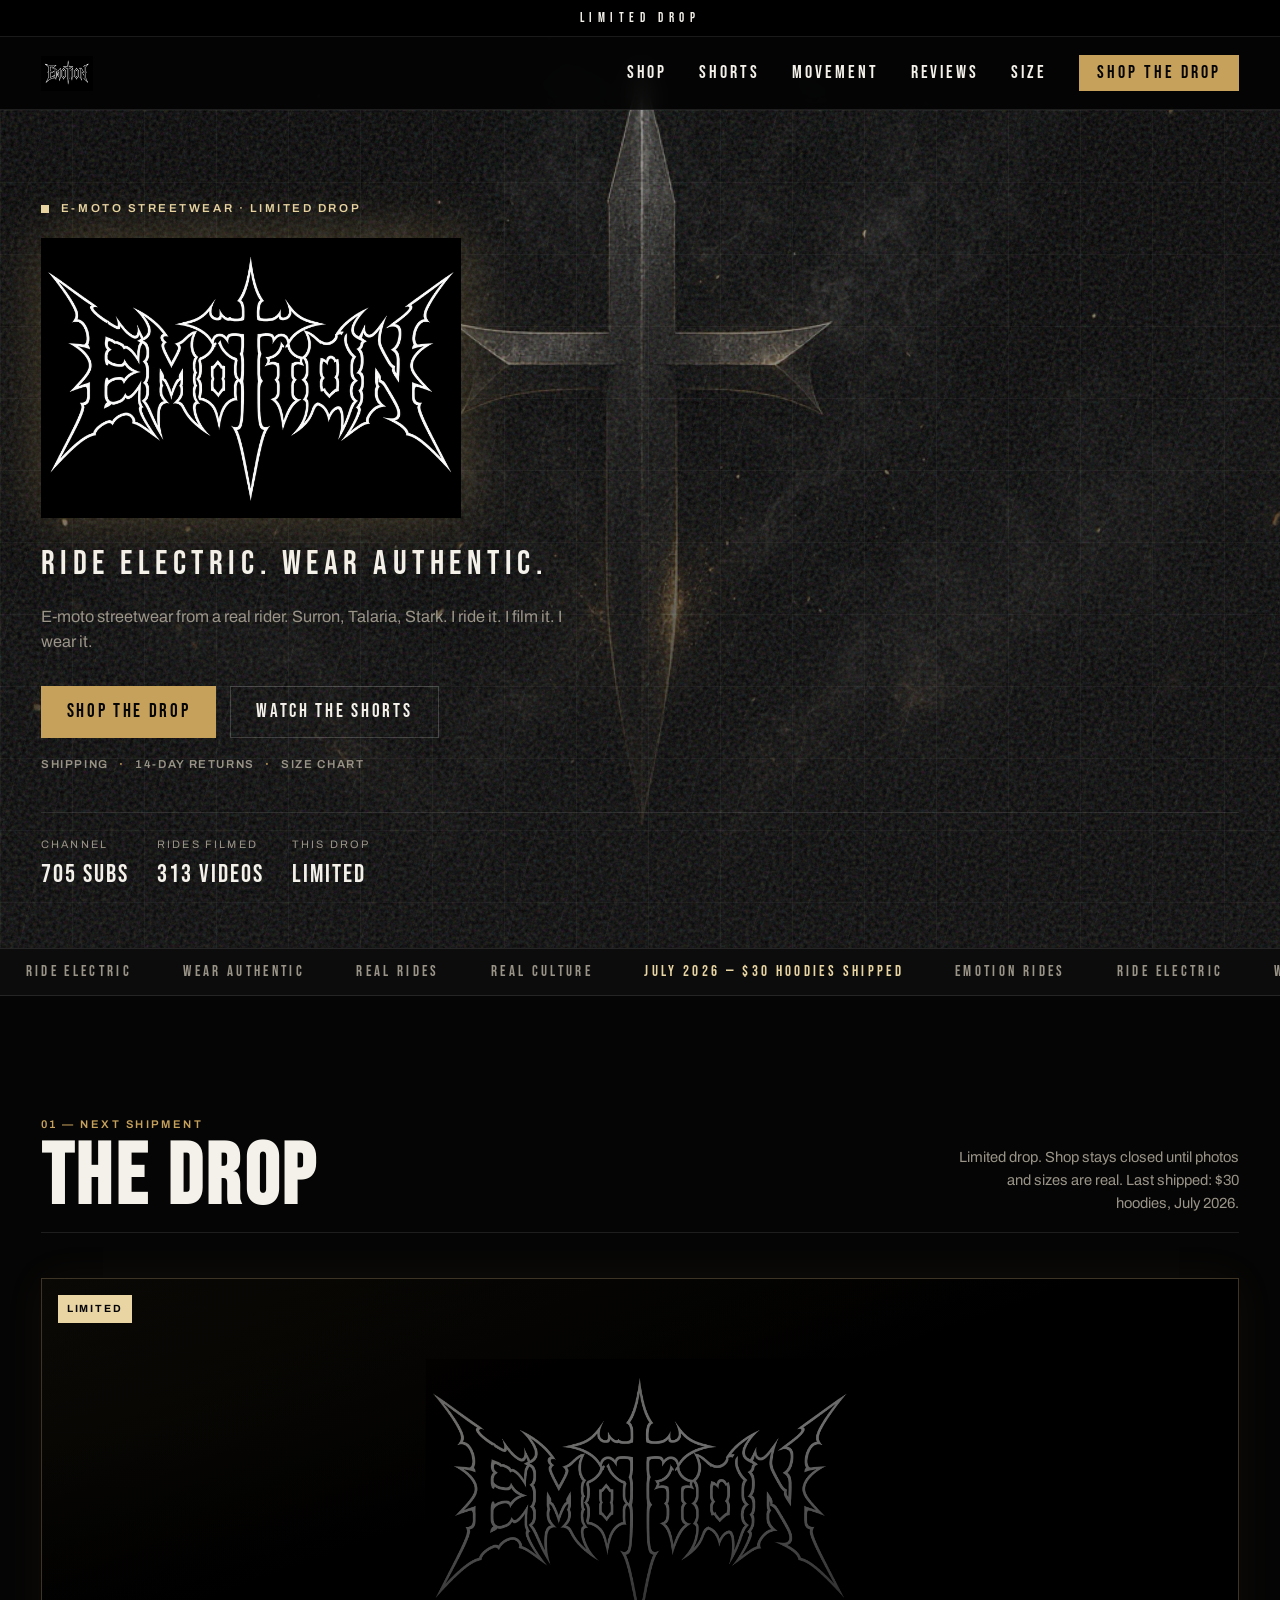
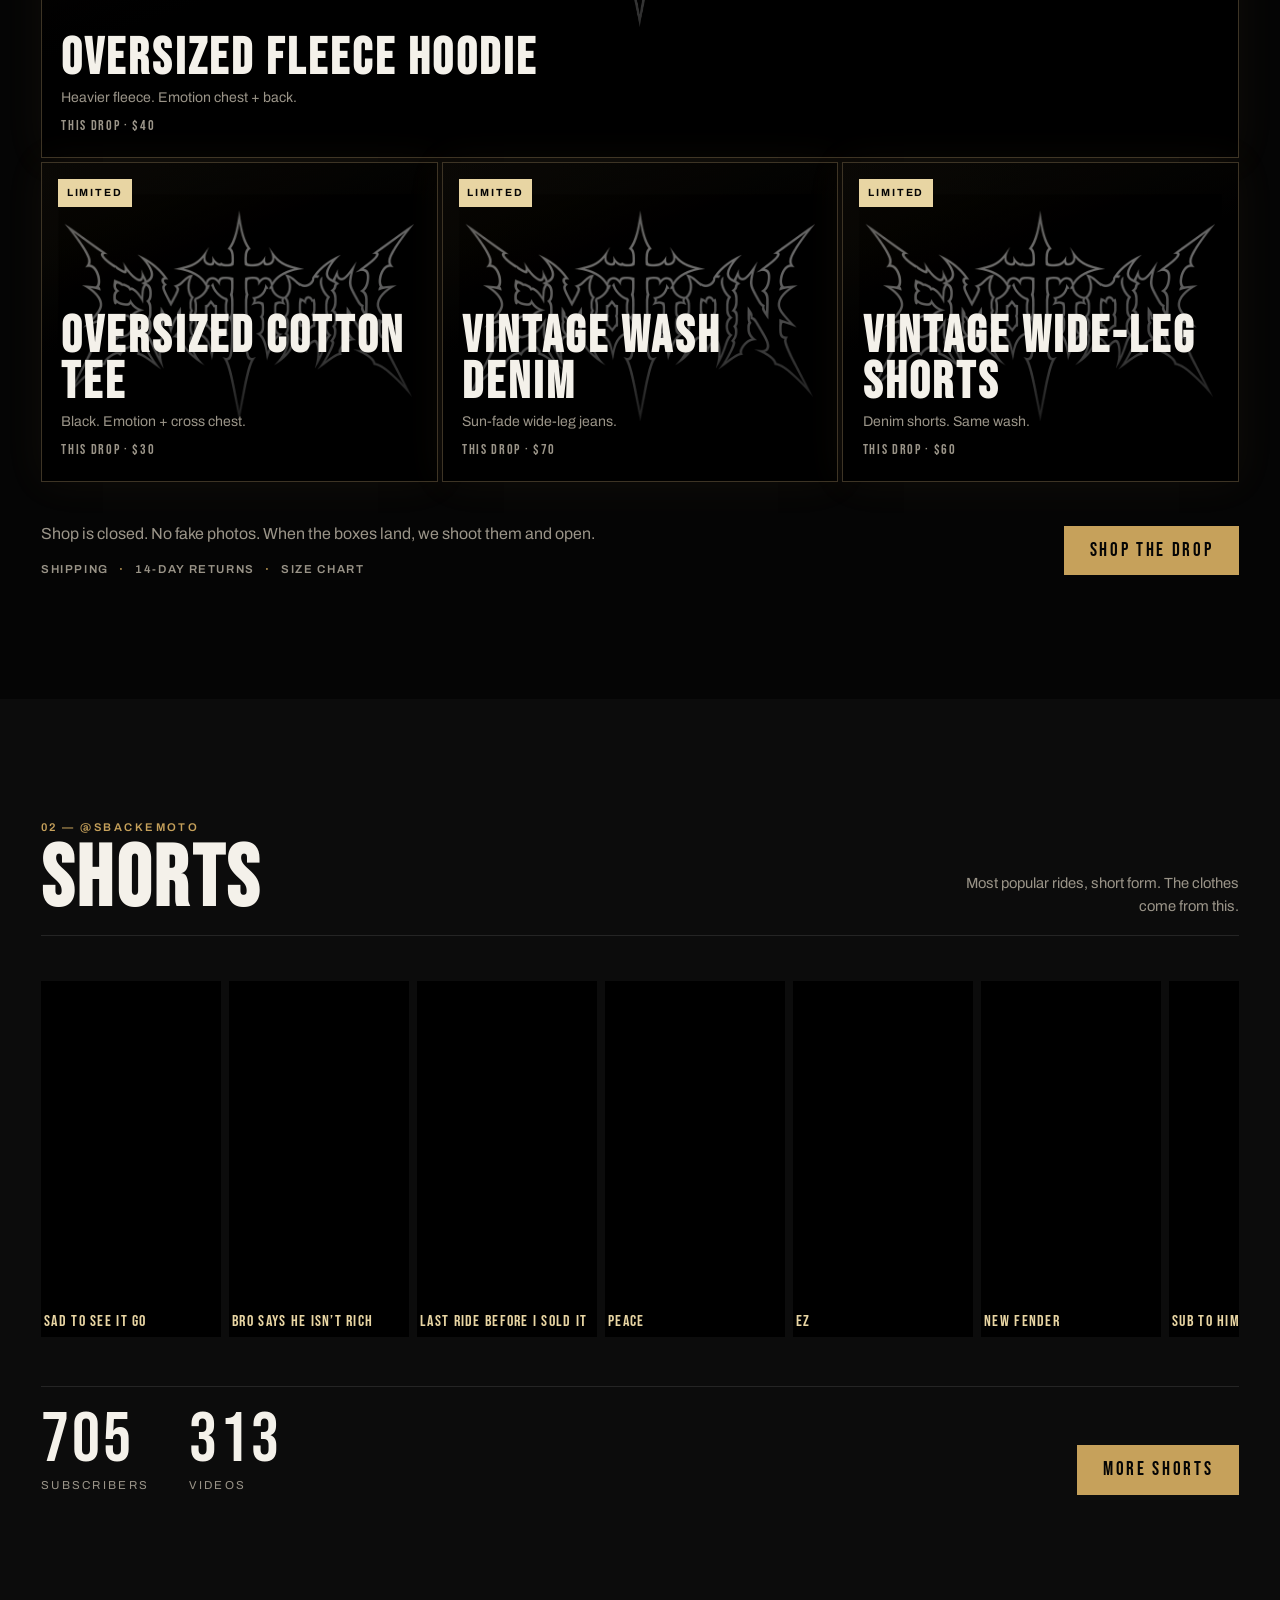
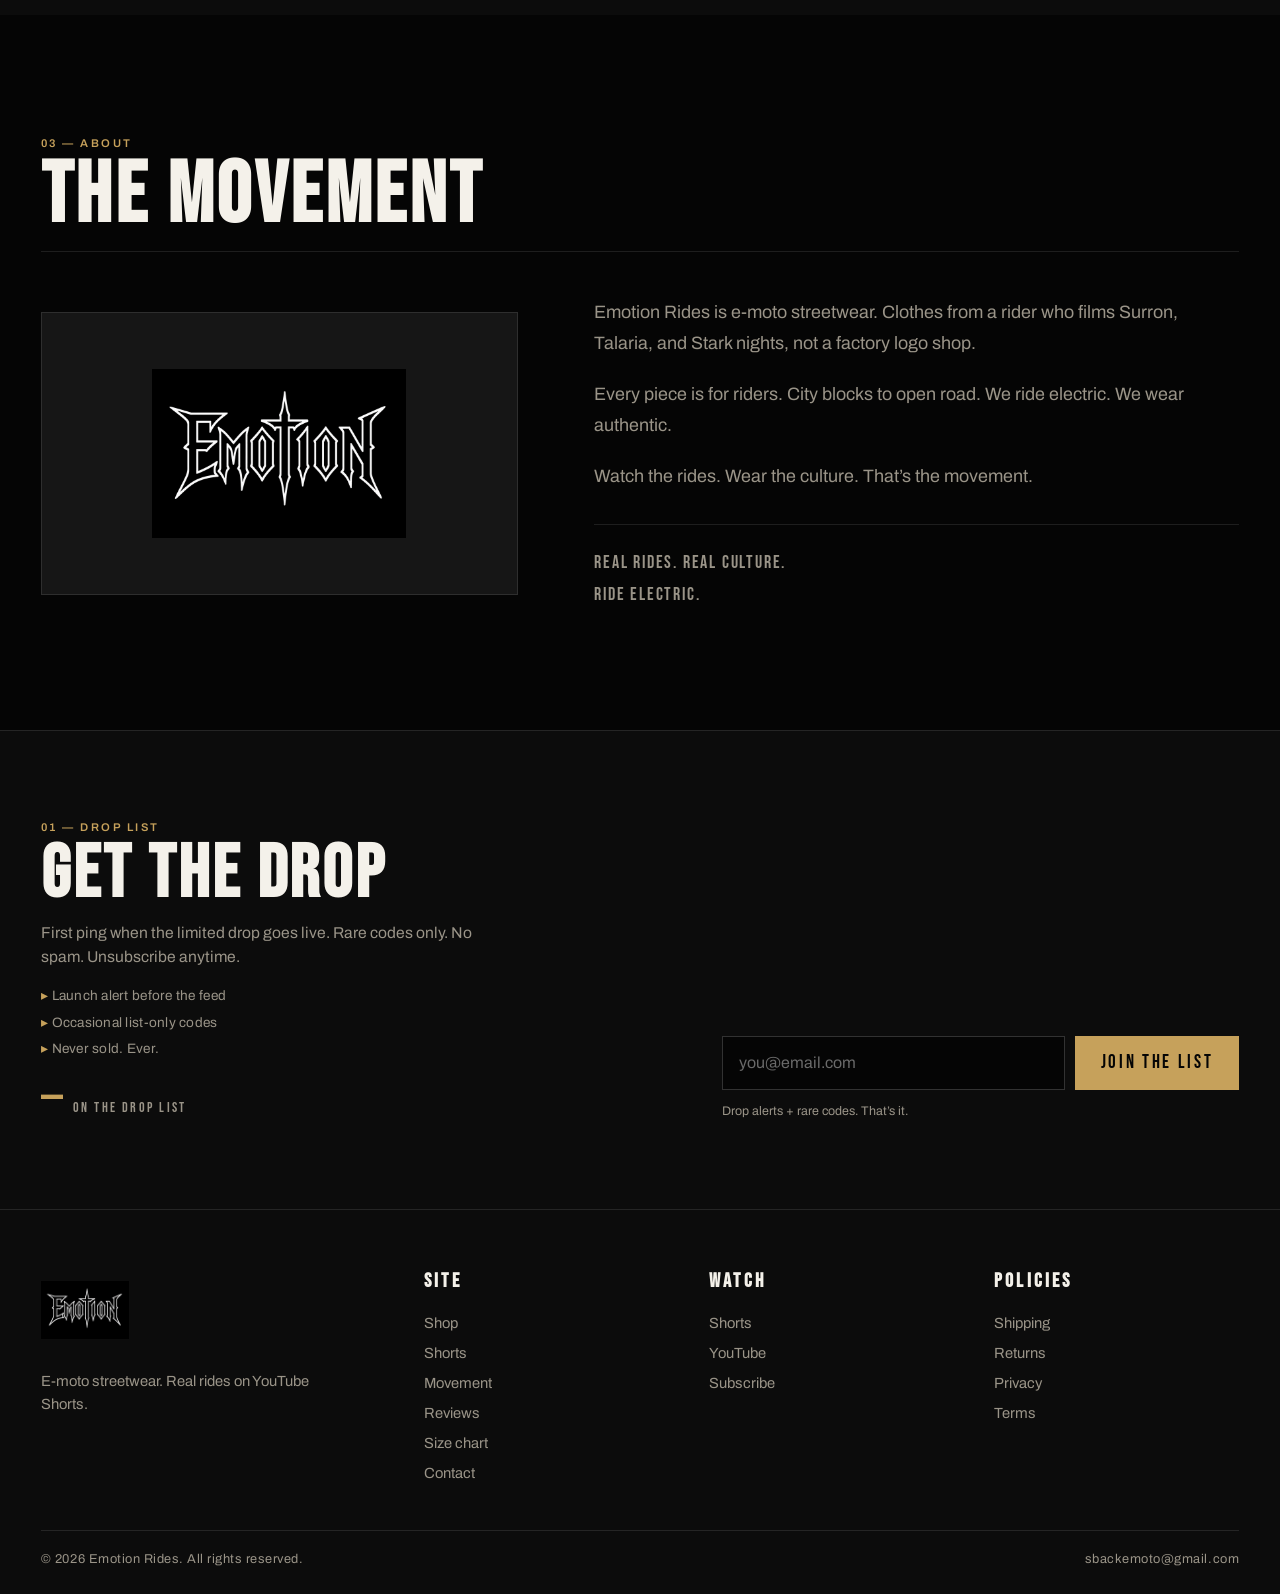
==== commit 5000552a: "Add moderated customer reviews on the homepage. Visitors can leave a star rating, name, optional pro" ====
--- a/index.html
+++ b/index.html
@@ -18,7 +18,7 @@
   <link rel="preconnect" href="https://fonts.googleapis.com">
   <link rel="preconnect" href="https://fonts.gstatic.com" crossorigin>
   <link href="https://fonts.googleapis.com/css2?family=Archivo:wght@400;500;600;700&family=Bebas+Neue&display=swap" rel="stylesheet">
-  <link rel="stylesheet" href="styles.css?v=jeansok1">
+  <link rel="stylesheet" href="styles.css?v=reviews1">
 </head>
 <body>
   <div class="emotion-bg" aria-hidden="true"></div>
@@ -40,6 +40,7 @@
         <li><a href="https://shop.emotionrides.com/" rel="noopener noreferrer">Shop</a></li>
         <li><a href="https://www.youtube.com/@SBackEMoto/shorts" rel="noopener noreferrer" target="_blank">Shorts</a></li>
         <li><a href="#movement">Movement</a></li>
+        <li><a href="#reviews">Reviews</a></li>
         <li><a href="size-chart.html">Size</a></li>
         <li><a class="nav-cta" href="https://shop.emotionrides.com/" rel="noopener noreferrer">Shop the drop</a></li>
       </ul>
@@ -257,6 +258,78 @@
         </div>
       </div>
     </section>
+
+    <section class="section" id="reviews" hidden>
+      <div class="wrap">
+        <header class="section-head">
+          <div>
+            <p class="section-index">04 — Reviews</p>
+            <h2>Reviews</h2>
+          </div>
+          <p class="section-aside">From people who wore it. Nothing goes public until it’s approved.</p>
+        </header>
+
+        <div class="reviews-layout">
+          <div class="reviews-feed">
+            <div class="reviews-summary" id="reviews-summary" hidden>
+              <div class="reviews-avg" id="reviews-avg"></div>
+              <p class="reviews-count" id="reviews-count"></p>
+            </div>
+            <p class="reviews-empty" id="reviews-empty">Be the first to review.</p>
+            <ul class="reviews-list" id="reviews-list"></ul>
+          </div>
+
+          <form class="review-form" id="review-form" action="/api/reviews" method="post" novalidate>
+            <fieldset class="review-stars">
+              <legend>Rating</legend>
+              <input type="radio" name="rating" id="review-star-1" value="1" required>
+              <label for="review-star-1"><span class="sr-only">1 star</span></label>
+              <input type="radio" name="rating" id="review-star-2" value="2">
+              <label for="review-star-2"><span class="sr-only">2 stars</span></label>
+              <input type="radio" name="rating" id="review-star-3" value="3">
+              <label for="review-star-3"><span class="sr-only">3 stars</span></label>
+              <input type="radio" name="rating" id="review-star-4" value="4">
+              <label for="review-star-4"><span class="sr-only">4 stars</span></label>
+              <input type="radio" name="rating" id="review-star-5" value="5">
+              <label for="review-star-5"><span class="sr-only">5 stars</span></label>
+            </fieldset>
+
+            <div class="review-fields">
+              <div>
+                <label for="review-name">Name</label>
+                <input id="review-name" name="name" type="text" maxlength="40" autocomplete="nickname" required placeholder="First name or nickname">
+              </div>
+              <div>
+                <label for="review-product">Product <span>optional</span></label>
+                <select id="review-product" name="product">
+                  <option value="">Not specific</option>
+                  <option>Hoodie</option>
+                  <option>Tee</option>
+                  <option>Jeans</option>
+                  <option>Jorts</option>
+                </select>
+              </div>
+            </div>
+
+            <div class="review-text-meta">
+              <label for="review-text">Review</label>
+              <span id="review-text-count">0 / 600</span>
+            </div>
+            <textarea id="review-text" name="text" maxlength="600" required rows="4" placeholder="How does it ride?"></textarea>
+
+            <div>
+              <label for="review-email">Email <span>optional, never shown</span></label>
+              <input id="review-email" name="email" type="email" maxlength="200" autocomplete="email" inputmode="email" placeholder="you@email.com">
+            </div>
+
+            <input type="text" name="fax_number" id="review-fax" class="hp" tabindex="-1" autocomplete="off" aria-hidden="true">
+
+            <button class="btn btn-primary" type="submit" id="review-submit">Send review</button>
+            <p class="review-form-note" id="review-form-status" role="status" aria-live="polite">Shows after it’s approved. Email stays off the page.</p>
+          </form>
+        </div>
+      </div>
+    </section>
   </main>
 
   <section class="drop-capture" id="drop-list">
@@ -297,6 +370,7 @@
         <a href="https://shop.emotionrides.com/" rel="noopener noreferrer">Shop</a>
         <a href="https://www.youtube.com/@SBackEMoto/shorts" rel="noopener noreferrer" target="_blank">Shorts</a>
         <a href="#movement">Movement</a>
+        <a href="#reviews">Reviews</a>
         <a href="size-chart.html">Size chart</a>
         <a href="mailto:sbackemoto@gmail.com">Contact</a>
       </div>
@@ -417,6 +491,196 @@
         .then(function (d) { if (d && typeof d.count === "number") show(d.count); })
         .catch(function () {});
     })();
+
+    (function () {
+      var section = document.getElementById("reviews");
+      var summary = document.getElementById("reviews-summary");
+      var avg = document.getElementById("reviews-avg");
+      var countEl = document.getElementById("reviews-count");
+      var empty = document.getElementById("reviews-empty");
+      var list = document.getElementById("reviews-list");
+      var form = document.getElementById("review-form");
+      var status = document.getElementById("review-form-status");
+      var btn = document.getElementById("review-submit");
+      var text = document.getElementById("review-text");
+      var counter = document.getElementById("review-text-count");
+      if (!section || !form || !status || !btn || !list) return;
+
+      function starRow(rating) {
+        var row = document.createElement("p");
+        row.className = "review-stars-out";
+        row.setAttribute("aria-label", rating + " out of 5 stars");
+        for (var i = 1; i <= 5; i++) {
+          var star = document.createElement("span");
+          star.textContent = "★";
+          star.className = i <= rating ? "is-on" : "is-off";
+          star.setAttribute("aria-hidden", "true");
+          row.appendChild(star);
+        }
+        return row;
+      }
+
+      function render(data) {
+        var reviews = (data && data.reviews) || [];
+        var count = data && typeof data.count === "number" ? data.count : reviews.length;
+        list.replaceChildren();
+        if (!count) {
+          if (empty) empty.hidden = false;
+          if (summary) summary.hidden = true;
+          return;
+        }
+        if (empty) empty.hidden = true;
+        if (summary) summary.hidden = false;
+        if (avg) {
+          avg.replaceChildren();
+          if (typeof data.average === "number") {
+            var num = document.createElement("span");
+            num.className = "reviews-avg-num";
+            num.textContent = data.average.toFixed(1);
+            avg.appendChild(starRow(Math.round(data.average)));
+            avg.appendChild(num);
+          }
+        }
+        if (countEl) countEl.textContent = count === 1 ? "1 review" : count + " reviews";
+        reviews.forEach(function (review) {
+          if (!review) return;
+          var item = document.createElement("li");
+          item.className = "review-card";
+          var top = document.createElement("div");
+          top.className = "review-card-top";
+          var who = document.createElement("p");
+          who.className = "review-who";
+          var name = document.createElement("span");
+          name.className = "review-name";
+          name.textContent = review.name || "";
+          who.appendChild(name);
+          if (review.product) {
+            var product = document.createElement("span");
+            product.className = "review-product";
+            product.textContent = review.product;
+            who.appendChild(product);
+          }
+          top.appendChild(starRow(Number(review.rating) || 0));
+          top.appendChild(who);
+          var body = document.createElement("p");
+          body.className = "review-text";
+          body.textContent = review.text || "";
+          var date = document.createElement("p");
+          date.className = "review-date";
+          date.textContent = review.dateLabel || "";
+          item.appendChild(top);
+          item.appendChild(body);
+          item.appendChild(date);
+          list.appendChild(item);
+        });
+      }
+
+      fetch("/api/reviews", { headers: { Accept: "application/json" } })
+        .then(function (r) { return r.json(); })
+        .then(function (data) {
+          if (!data || data.configured !== true) return;
+          render(data);
+          section.hidden = false;
+        })
+        .catch(function () {});
+
+      if (text && counter) {
+        text.addEventListener("input", function () {
+          counter.textContent = text.value.length + " / 600";
+        });
+      }
+
+      function paintStars(value) {
+        var chosen = form.querySelector("input[name=rating]:checked");
+        var current = typeof value === "number" ? value : (chosen ? Number(chosen.value) : 0);
+        form.querySelectorAll(".review-stars label").forEach(function (label) {
+          var input = document.getElementById(label.getAttribute("for"));
+          label.classList.toggle("is-on", !!(input && Number(input.value) <= current));
+        });
+      }
+      form.querySelectorAll(".review-stars input").forEach(function (input) {
+        input.addEventListener("change", function () { paintStars(); });
+      });
+      var starBox = form.querySelector(".review-stars");
+      if (starBox && window.matchMedia("(hover: hover)").matches) {
+        starBox.querySelectorAll("label").forEach(function (label) {
+          label.addEventListener("mouseenter", function () {
+            var input = document.getElementById(label.getAttribute("for"));
+            paintStars(input ? Number(input.value) : 0);
+          });
+        });
+        starBox.addEventListener("mouseleave", function () { paintStars(); });
+      }
+
+      function setStatus(msg, kind) {
+        status.textContent = msg;
+        status.classList.remove("is-ok", "is-err");
+        if (kind) status.classList.add(kind);
+      }
+
+      form.addEventListener("input", function () {
+        if (status.classList.contains("is-ok")) {
+          setStatus("Shows after it’s approved. Email stays off the page.", null);
+        }
+      });
+
+      form.addEventListener("submit", async function (e) {
+        e.preventDefault();
+        var picked = form.querySelector("input[name=rating]:checked");
+        var rating = picked ? Number(picked.value) : 0;
+        var name = (document.getElementById("review-name").value || "").trim();
+        var product = document.getElementById("review-product").value || "";
+        var body = (text && text.value || "").trim();
+        var email = (document.getElementById("review-email").value || "").trim();
+        var honey = (document.getElementById("review-fax") || {}).value || "";
+        if (rating < 1) {
+          setStatus("Pick a star rating.", "is-err");
+          return;
+        }
+        if (!name) {
+          setStatus("Add a first name or nickname.", "is-err");
+          document.getElementById("review-name").focus();
+          return;
+        }
+        if (body.length < 4) {
+          setStatus("Write a few words.", "is-err");
+          if (text) text.focus();
+          return;
+        }
+        if (email && (email.indexOf("@") < 1 || email.indexOf(".") < 0)) {
+          setStatus("That email doesn’t look right.", "is-err");
+          document.getElementById("review-email").focus();
+          return;
+        }
+
+        btn.disabled = true;
+        setStatus("Sending…", null);
+        try {
+          var res = await fetch("/api/reviews", {
+            method: "POST",
+            headers: { "Content-Type": "application/json", Accept: "application/json" },
+            body: JSON.stringify({
+              rating: rating,
+              name: name,
+              product: product,
+              text: body,
+              email: email,
+              fax_number: honey
+            })
+          });
+          var data = {};
+          try { data = await res.json(); } catch (_) {}
+          if (!res.ok) throw new Error((data && data.error) || "Couldn’t send that. Try again.");
+          form.reset();
+          paintStars(0);
+          if (counter) counter.textContent = "0 / 600";
+          setStatus("Got it. It’ll show here after it’s approved.", "is-ok");
+        } catch (err) {
+          setStatus(err.message || "Couldn’t send that. Try again.", "is-err");
+        }
+        btn.disabled = false;
+      });
+    })();
   </script>
 </body>
 </html>
--- a/styles.css
+++ b/styles.css
@@ -1259,3 +1259,266 @@
   border-color: rgba(198,161,91,0.55);
   box-shadow: 0 0 48px rgba(198,161,91,0.14);
 }
+
+/* ========== REVIEWS ========== */
+#reviews {
+  scroll-margin-top: var(--nav-h);
+  background: #050505;
+  border-top: 1px solid var(--line);
+}
+#reviews[hidden] { display: none !important; }
+
+.reviews-layout {
+  display: grid;
+  gap: 1.75rem;
+}
+.reviews-feed { min-width: 0; }
+
+.reviews-summary {
+  display: flex;
+  flex-wrap: wrap;
+  align-items: baseline;
+  gap: 0.75rem 1.1rem;
+  margin-bottom: 1rem;
+}
+.reviews-avg {
+  display: flex;
+  align-items: center;
+  gap: 0.55rem;
+}
+.reviews-avg-num {
+  font-family: var(--font-display);
+  font-size: clamp(2.4rem, 6vw, 3.4rem);
+  line-height: 0.9;
+  letter-spacing: 0.04em;
+  color: #5ef0ff;
+  text-shadow: 0 0 18px rgba(94, 240, 255, 0.35);
+}
+.reviews-count {
+  font-family: var(--font-display);
+  letter-spacing: 0.14em;
+  text-transform: uppercase;
+  color: var(--muted);
+  font-size: 1rem;
+}
+.reviews-empty {
+  margin: 0 0 0.4rem;
+  font-family: var(--font-display);
+  font-size: clamp(1.8rem, 5vw, 2.4rem);
+  letter-spacing: 0.06em;
+  text-transform: uppercase;
+  color: var(--text);
+}
+.reviews-list {
+  display: grid;
+  gap: 0.7rem;
+  margin-top: 0.9rem;
+}
+.review-card {
+  border: 1px solid var(--line);
+  border-top: 2px solid rgba(94, 240, 255, 0.7);
+  background: rgba(8, 8, 8, 0.72);
+  padding: 0.95rem 1rem 1rem;
+}
+.review-card-top {
+  display: flex;
+  flex-direction: column;
+  align-items: flex-start;
+  gap: 0.25rem;
+}
+.review-stars-out {
+  display: flex;
+  gap: 0.12rem;
+  letter-spacing: 0.08em;
+  font-size: 0.95rem;
+  line-height: 1;
+}
+.review-stars-out .is-on {
+  color: #5ef0ff;
+  text-shadow: 0 0 10px rgba(94, 240, 255, 0.45);
+}
+.review-stars-out .is-off { color: #3a3a3a; }
+.review-who {
+  display: flex;
+  flex-wrap: wrap;
+  align-items: baseline;
+  gap: 0.45rem 0.7rem;
+}
+.review-name {
+  font-family: var(--font-display);
+  font-size: 1.45rem;
+  letter-spacing: 0.08em;
+  text-transform: uppercase;
+  line-height: 1;
+}
+.review-product {
+  font-size: 0.68rem;
+  font-weight: 700;
+  letter-spacing: 0.16em;
+  text-transform: uppercase;
+  color: var(--gold);
+}
+.review-text {
+  margin-top: 0.55rem;
+  color: var(--text);
+  font-size: 0.98rem;
+  line-height: 1.5;
+  white-space: pre-wrap;
+  overflow-wrap: anywhere;
+}
+.review-date {
+  margin-top: 0.7rem;
+  color: var(--muted);
+  font-size: 0.72rem;
+  font-weight: 600;
+  letter-spacing: 0.12em;
+  text-transform: uppercase;
+}
+
+.review-form {
+  display: grid;
+  gap: 0.7rem;
+  align-content: start;
+}
+.review-form label,
+.review-stars legend {
+  display: block;
+  margin-bottom: 0.35rem;
+  font-size: 0.68rem;
+  font-weight: 700;
+  letter-spacing: 0.16em;
+  text-transform: uppercase;
+  color: var(--gold);
+}
+.review-form label span,
+.review-text-meta span {
+  color: var(--muted);
+  letter-spacing: 0.08em;
+  font-weight: 600;
+}
+.review-text-meta {
+  display: flex;
+  justify-content: space-between;
+  align-items: baseline;
+  gap: 0.75rem;
+}
+.review-text-meta label { margin: 0; }
+.review-fields {
+  display: grid;
+  gap: 0.7rem;
+}
+.review-form input[type="text"],
+.review-form input[type="email"],
+.review-form select,
+.review-form textarea {
+  width: 100%;
+  min-height: 52px;
+  padding: 0.85rem 0.95rem;
+  background: var(--bg);
+  border: 1px solid var(--line-strong);
+  color: var(--text);
+  font-family: var(--font-body);
+  font-size: 16px;
+  border-radius: 0;
+}
+.review-form textarea {
+  min-height: 120px;
+  resize: vertical;
+  line-height: 1.45;
+}
+.review-form select {
+  appearance: none;
+  background-image:
+    linear-gradient(45deg, transparent 50%, #c6a15b 50%),
+    linear-gradient(135deg, #c6a15b 50%, transparent 50%);
+  background-position: calc(100% - 18px) calc(50% - 2px), calc(100% - 12px) calc(50% - 2px);
+  background-size: 6px 6px, 6px 6px;
+  background-repeat: no-repeat;
+  padding-right: 2rem;
+}
+.review-form input::placeholder,
+.review-form textarea::placeholder { color: #6a6a6a; }
+.review-form input:focus,
+.review-form select:focus,
+.review-form textarea:focus {
+  outline: 2px solid #5ef0ff;
+  outline-offset: 2px;
+  border-color: #5ef0ff;
+}
+.review-stars {
+  position: relative;
+  display: flex;
+  flex-wrap: wrap;
+  align-items: center;
+  gap: 0.05rem;
+  border: 0;
+  margin: 0;
+  padding: 0;
+  min-inline-size: 0;
+}
+.review-stars legend {
+  width: 100%;
+  padding: 0;
+}
+.review-stars input {
+  position: absolute;
+  opacity: 0;
+  width: 1px;
+  height: 1px;
+  margin: 0;
+  pointer-events: none;
+}
+.review-stars label {
+  min-width: 44px;
+  min-height: 44px;
+  margin: 0;
+  display: grid;
+  place-items: center;
+  cursor: pointer;
+  color: #3a3a3a;
+  font-size: 1.65rem;
+  letter-spacing: 0;
+  line-height: 1;
+}
+.review-stars label::before { content: "★"; }
+.review-stars label.is-on {
+  color: #5ef0ff;
+  text-shadow: 0 0 12px rgba(94, 240, 255, 0.55);
+}
+.review-stars input:focus-visible + label {
+  outline: 2px solid #5ef0ff;
+  outline-offset: 2px;
+}
+.review-form .btn {
+  width: 100%;
+  min-height: 52px;
+  border: 0;
+}
+.review-form button:disabled { opacity: 0.65; cursor: wait; }
+.review-form-note {
+  margin: 0;
+  font-size: 0.78rem;
+  color: var(--muted);
+}
+.review-form-note.is-ok { color: #5ef0ff; }
+.review-form-note.is-err { color: #ff6b6b; }
+.review-form .hp {
+  position: absolute;
+  left: -9999px;
+  width: 1px;
+  height: 1px;
+  opacity: 0;
+}
+
+@media (min-width: 720px) {
+  .review-fields { grid-template-columns: 1fr 1fr; }
+  .reviews-list { grid-template-columns: 1fr 1fr; }
+}
+@media (min-width: 900px) {
+  .reviews-layout {
+    grid-template-columns: minmax(0, 1.15fr) minmax(280px, 0.85fr);
+    gap: clamp(1.5rem, 4vw, 3rem);
+    align-items: start;
+  }
+  .reviews-list { grid-template-columns: 1fr; }
+}
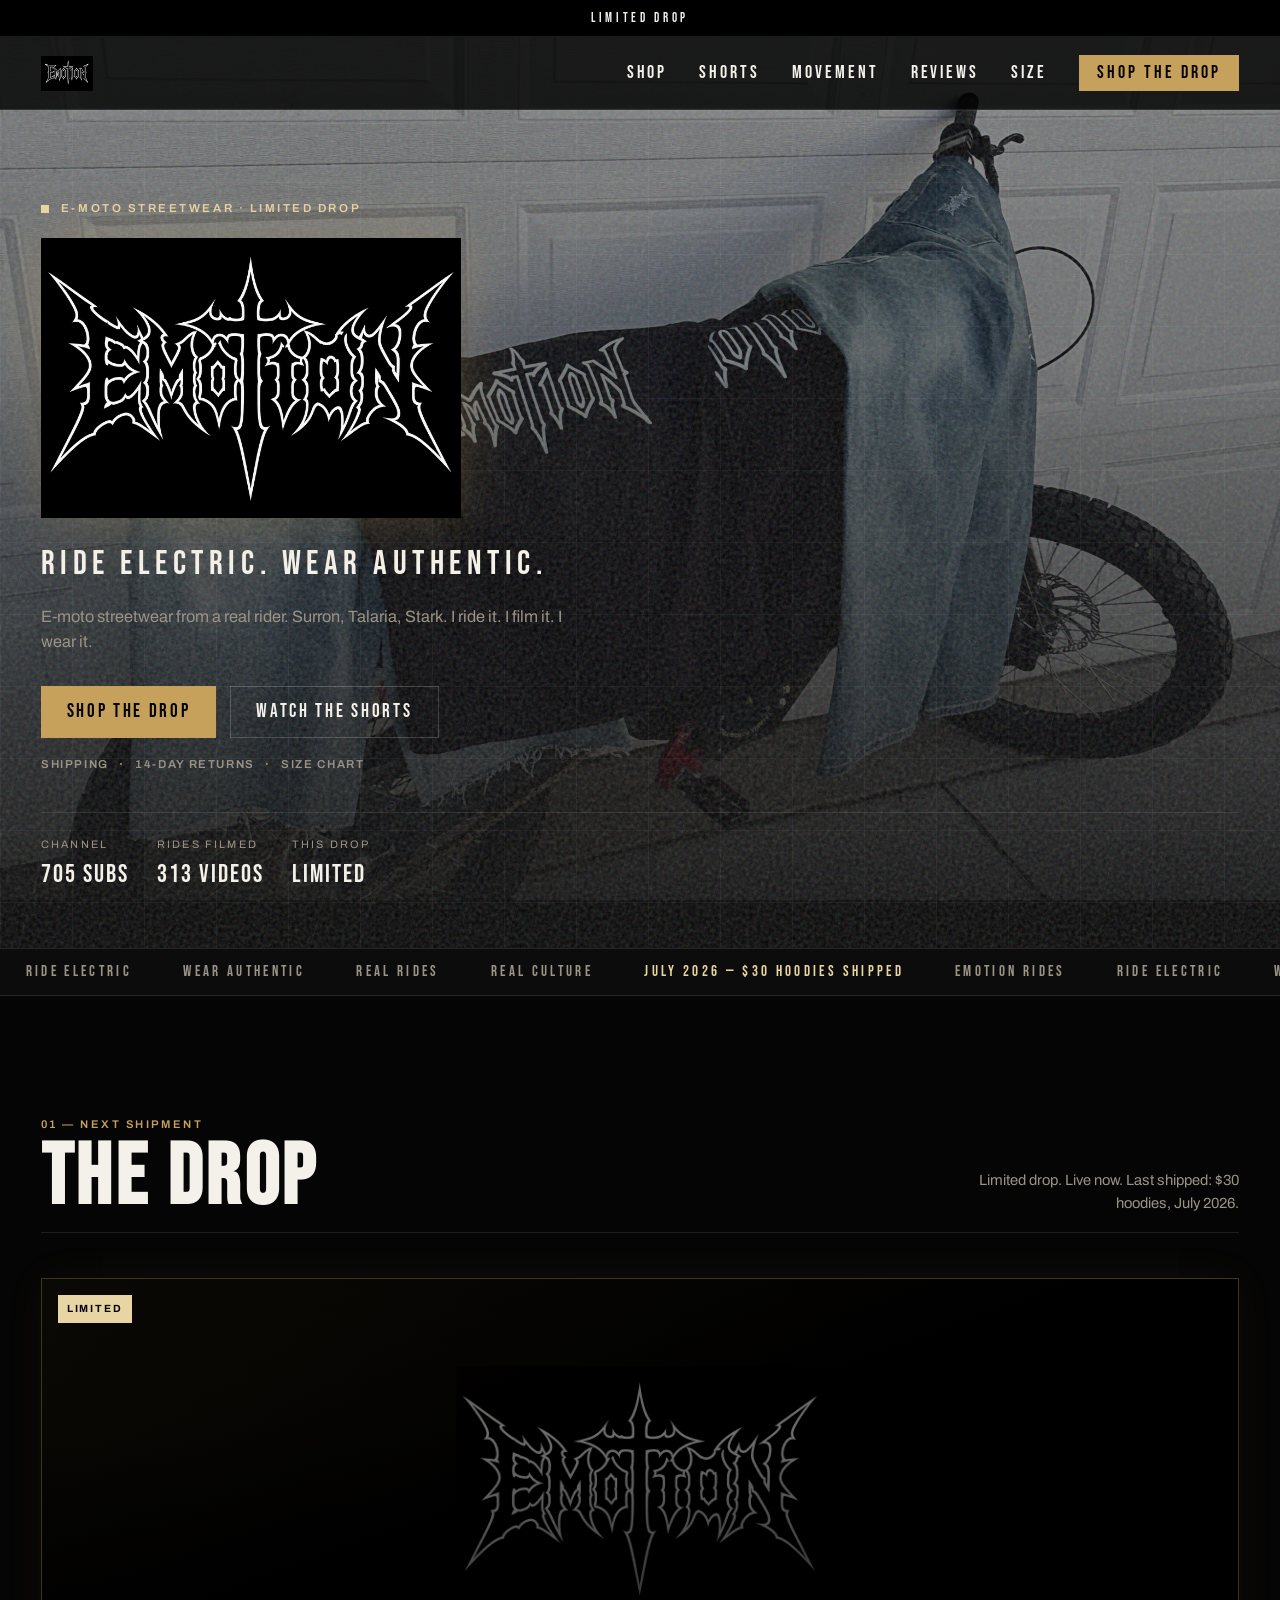
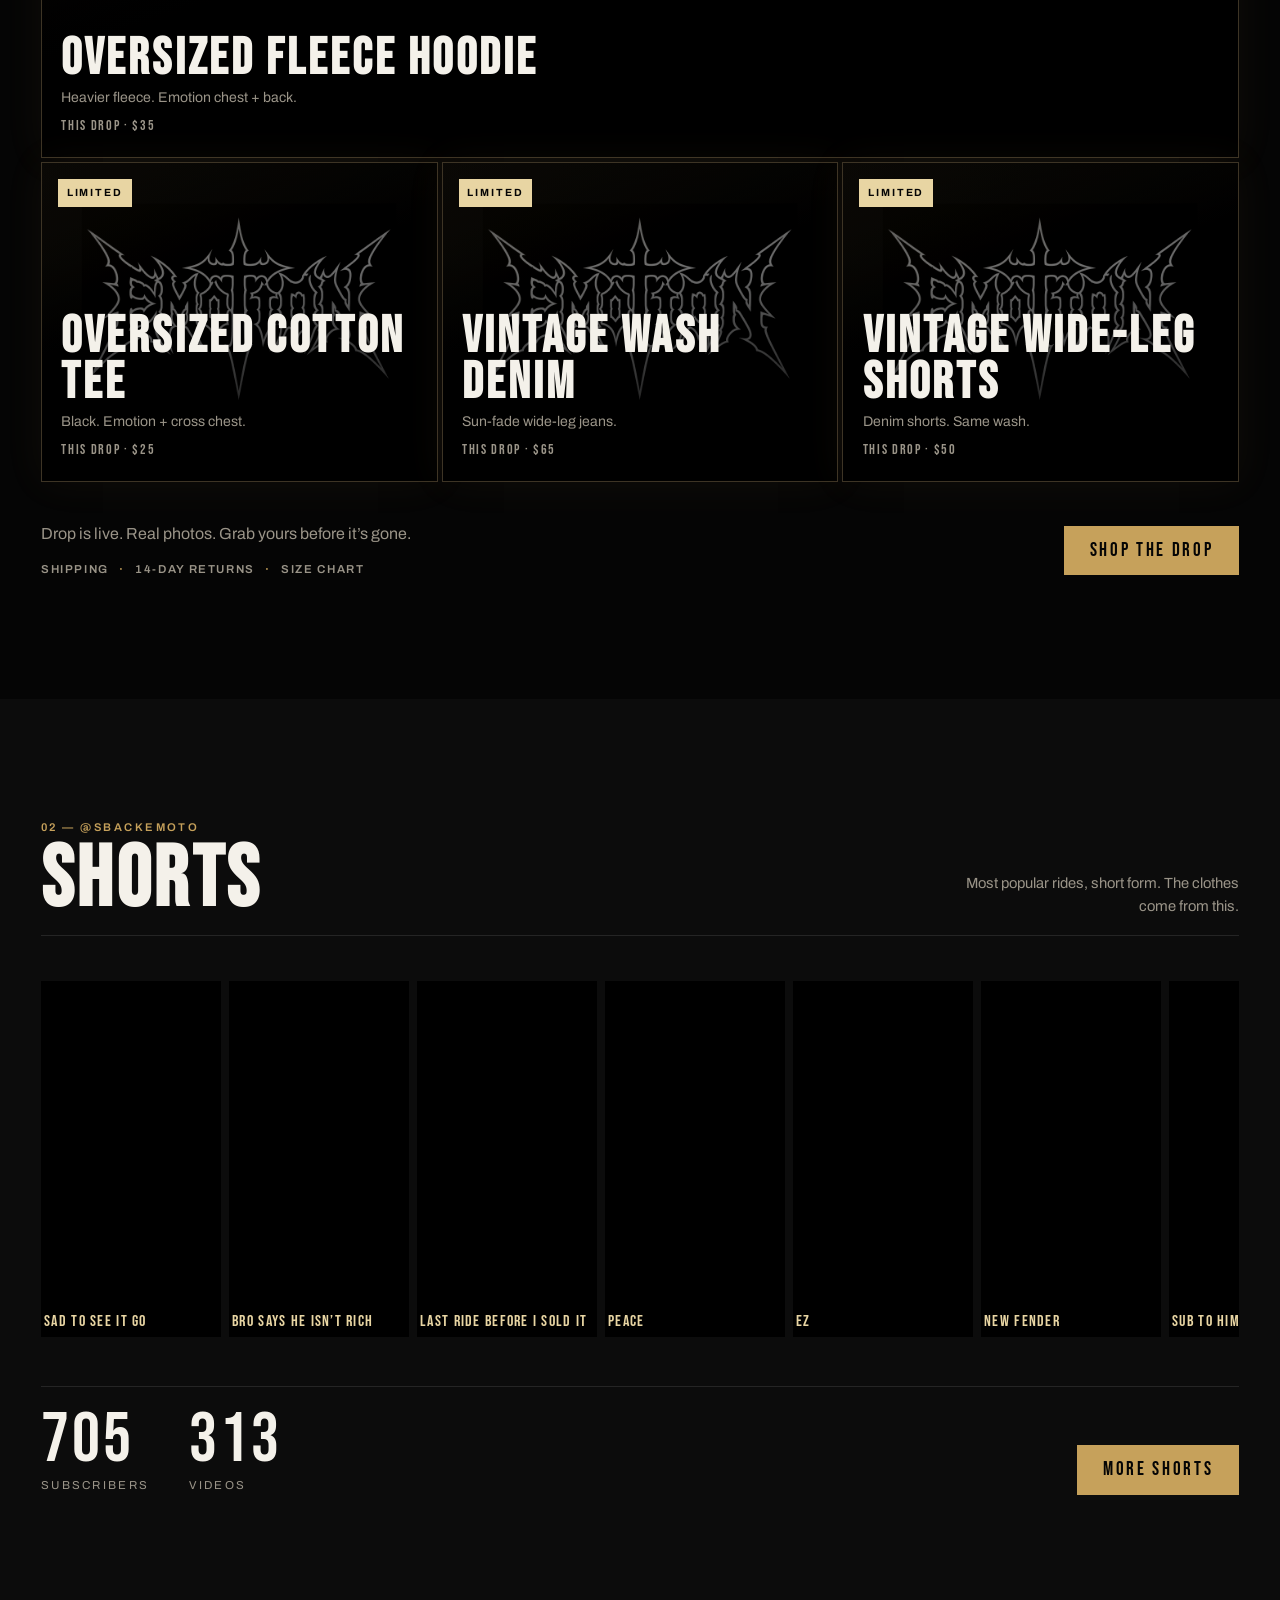
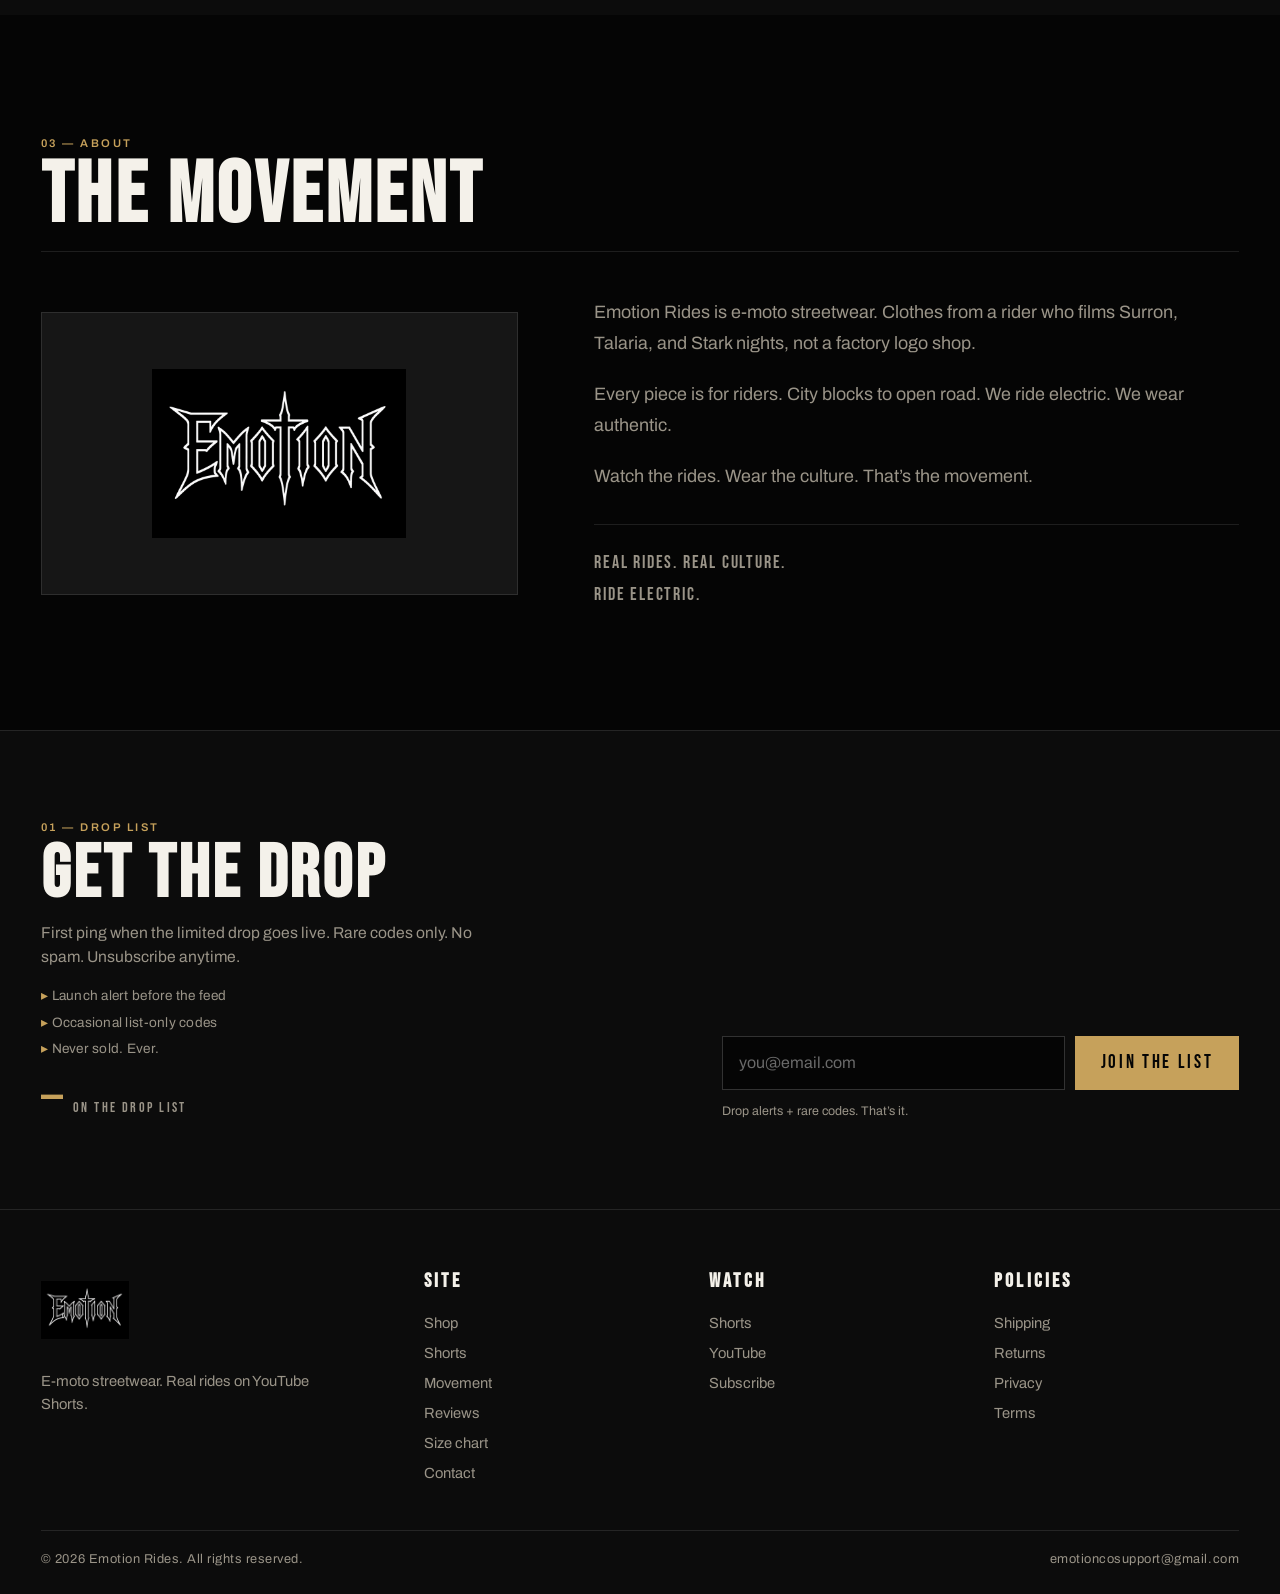
==== commit 0af02f88: "Sync the live site and ask clothing questions on reviews. Match the hand-deployed homepage, assets, " ====
--- a/index.html
+++ b/index.html
@@ -2,7 +2,7 @@
 <html lang="en">
 <head>
   <meta charset="UTF-8">
-  <meta name="viewport" content="width=device-width, initial-scale=1.0">
+  <meta name="viewport" content="width=device-width, initial-scale=1.0, viewport-fit=cover">
   <title>Emotion Rides | E-moto streetwear</title>
   <meta name="description" content="Limited e-moto streetwear for Surron, Talaria, and Stark riders. Ride electric. Wear authentic.">
   <meta name="theme-color" content="#0a0a0a">
@@ -18,7 +18,7 @@
   <link rel="preconnect" href="https://fonts.googleapis.com">
   <link rel="preconnect" href="https://fonts.gstatic.com" crossorigin>
   <link href="https://fonts.googleapis.com/css2?family=Archivo:wght@400;500;600;700&family=Bebas+Neue&display=swap" rel="stylesheet">
-  <link rel="stylesheet" href="styles.css?v=reviews1">
+  <link rel="stylesheet" href="styles.css?v=reviews2">
 </head>
 <body>
   <div class="emotion-bg" aria-hidden="true"></div>
@@ -36,7 +36,7 @@
         <span></span><span></span><span></span>
       </button>
 
-      <ul id="nav-menu" class="nav-links">
+      <ul class="nav-links nav-links-desktop">
         <li><a href="https://shop.emotionrides.com/" rel="noopener noreferrer">Shop</a></li>
         <li><a href="https://www.youtube.com/@SBackEMoto/shorts" rel="noopener noreferrer" target="_blank">Shorts</a></li>
         <li><a href="#movement">Movement</a></li>
@@ -46,6 +46,15 @@
       </ul>
     </nav>
   </header>
+
+  <ul id="nav-menu" class="nav-links nav-links-mobile" hidden>
+    <li><a href="https://shop.emotionrides.com/" rel="noopener noreferrer">Shop</a></li>
+    <li><a href="https://www.youtube.com/@SBackEMoto/shorts" rel="noopener noreferrer" target="_blank">Shorts</a></li>
+    <li><a href="#movement">Movement</a></li>
+    <li><a href="#reviews">Reviews</a></li>
+    <li><a href="size-chart.html">Size</a></li>
+    <li><a class="nav-cta" href="https://shop.emotionrides.com/" rel="noopener noreferrer">Shop the drop</a></li>
+  </ul>
 
   <main id="main">
     <section class="hero" id="top" aria-label="Emotion Rides">
@@ -97,7 +106,7 @@
             <p class="section-index">01 — Next shipment</p>
             <h2>The Drop</h2>
           </div>
-          <p class="section-aside">Limited drop. Shop stays closed until photos and sizes are real. Last shipped: $30 hoodies, July 2026.</p>
+          <p class="section-aside">Limited drop. Live now. Last shipped: $30 hoodies, July 2026.</p>
         </header>
 
         
@@ -109,7 +118,7 @@
             <div class="tile-body">
               <h3>Oversized Fleece Hoodie</h3>
               <p>Heavier fleece. Emotion chest + back.</p>
-              <p class="tile-price">This drop · $40</p>
+              <p class="tile-price">This drop · $35</p>
             </div>
           </a>
 
@@ -119,7 +128,7 @@
             <div class="tile-body">
               <h3>Oversized Cotton Tee</h3>
               <p>Black. Emotion + cross chest.</p>
-              <p class="tile-price">This drop · $30</p>
+              <p class="tile-price">This drop · $25</p>
             </div>
           </a>
 
@@ -130,7 +139,7 @@
             <div class="tile-body">
               <h3>Vintage Wash Denim</h3>
               <p>Sun-fade wide-leg jeans.</p>
-              <p class="tile-price">This drop · $70</p>
+              <p class="tile-price">This drop · $65</p>
             </div>
           </a>
           <a class="tile" href="https://shop.emotionrides.com/" rel="noopener noreferrer">
@@ -139,7 +148,7 @@
             <div class="tile-body">
               <h3>Vintage Wide-Leg Shorts</h3>
               <p>Denim shorts. Same wash.</p>
-              <p class="tile-price">This drop · $60</p>
+              <p class="tile-price">This drop · $50</p>
             </div>
           </a>
 
@@ -147,7 +156,7 @@
 
         <div class="shop-bar">
           <div>
-            <p>Shop is closed. No fake photos. When the boxes land, we shoot them and open.</p>
+            <p>Drop is live. Real photos. Grab yours before it’s gone.</p>
             <ul class="trust-row">
               <li><a href="shipping.html">Shipping</a></li>
               <li><a href="returns.html">14-day returns</a></li>
@@ -311,11 +320,19 @@
               </div>
             </div>
 
+            <fieldset class="comfort-picks">
+              <legend>Is it comfortable?</legend>
+              <label><input type="radio" name="comfort" value="Super comfy" required> Super comfy</label>
+              <label><input type="radio" name="comfort" value="Comfy"> Comfy</label>
+              <label><input type="radio" name="comfort" value="Okay"> Okay</label>
+              <label><input type="radio" name="comfort" value="Not really"> Not really</label>
+            </fieldset>
+
             <div class="review-text-meta">
-              <label for="review-text">Review</label>
+              <label for="review-text">What do you like about it?</label>
               <span id="review-text-count">0 / 600</span>
             </div>
-            <textarea id="review-text" name="text" maxlength="600" required rows="4" placeholder="How does it ride?"></textarea>
+            <textarea id="review-text" name="text" maxlength="600" required rows="4" placeholder="The fleece, the fit, the wash…"></textarea>
 
             <div>
               <label for="review-email">Email <span>optional, never shown</span></label>
@@ -372,7 +389,7 @@
         <a href="#movement">Movement</a>
         <a href="#reviews">Reviews</a>
         <a href="size-chart.html">Size chart</a>
-        <a href="mailto:sbackemoto@gmail.com">Contact</a>
+        <a href="mailto:emotioncosupport@gmail.com">Contact</a>
       </div>
       <div>
         <h2>Watch</h2>
@@ -390,7 +407,7 @@
     </div>
     <div class="footer-base">
       <p>© 2026 Emotion Rides. All rights reserved.</p>
-      <p>sbackemoto@gmail.com</p>
+      <p>emotioncosupport@gmail.com</p>
     </div>
   </footer>
 
@@ -404,6 +421,8 @@
         toggle.setAttribute("aria-expanded", open ? "true" : "false");
         toggle.setAttribute("aria-label", open ? "Close menu" : "Open menu");
         menu.classList.toggle("is-open", open);
+        if (open) menu.removeAttribute("hidden");
+        else menu.setAttribute("hidden", "");
         document.body.classList.toggle("nav-open", open);
       }
 
@@ -518,6 +537,13 @@
           row.appendChild(star);
         }
         return row;
+      }
+
+      function question(label) {
+        var p = document.createElement("p");
+        p.className = "review-q";
+        p.textContent = label;
+        return p;
       }
 
       function render(data) {
@@ -562,6 +588,9 @@
           }
           top.appendChild(starRow(Number(review.rating) || 0));
           top.appendChild(who);
+          var comfort = document.createElement("p");
+          comfort.className = "review-comfort";
+          comfort.textContent = review.comfort || "";
           var body = document.createElement("p");
           body.className = "review-text";
           body.textContent = review.text || "";
@@ -569,6 +598,9 @@
           date.className = "review-date";
           date.textContent = review.dateLabel || "";
           item.appendChild(top);
+          item.appendChild(question("Is it comfortable?"));
+          item.appendChild(comfort);
+          item.appendChild(question("What do you like about it?"));
           item.appendChild(body);
           item.appendChild(date);
           list.appendChild(item);
@@ -612,6 +644,16 @@
         starBox.addEventListener("mouseleave", function () { paintStars(); });
       }
 
+      function paintComfort() {
+        form.querySelectorAll(".comfort-picks label").forEach(function (label) {
+          var input = label.querySelector("input");
+          label.classList.toggle("is-on", !!(input && input.checked));
+        });
+      }
+      form.querySelectorAll(".comfort-picks input").forEach(function (input) {
+        input.addEventListener("change", paintComfort);
+      });
+
       function setStatus(msg, kind) {
         status.textContent = msg;
         status.classList.remove("is-ok", "is-err");
@@ -628,6 +670,8 @@
         e.preventDefault();
         var picked = form.querySelector("input[name=rating]:checked");
         var rating = picked ? Number(picked.value) : 0;
+        var comfortInput = form.querySelector("input[name=comfort]:checked");
+        var comfort = comfortInput ? comfortInput.value : "";
         var name = (document.getElementById("review-name").value || "").trim();
         var product = document.getElementById("review-product").value || "";
         var body = (text && text.value || "").trim();
@@ -642,8 +686,12 @@
           document.getElementById("review-name").focus();
           return;
         }
+        if (!comfort) {
+          setStatus("Say if it’s comfortable.", "is-err");
+          return;
+        }
         if (body.length < 4) {
-          setStatus("Write a few words.", "is-err");
+          setStatus("Say what you like about it.", "is-err");
           if (text) text.focus();
           return;
         }
@@ -663,6 +711,7 @@
               rating: rating,
               name: name,
               product: product,
+              comfort: comfort,
               text: body,
               email: email,
               fax_number: honey
@@ -673,6 +722,7 @@
           if (!res.ok) throw new Error((data && data.error) || "Couldn’t send that. Try again.");
           form.reset();
           paintStars(0);
+          paintComfort();
           if (counter) counter.textContent = "0 / 600";
           setStatus("Got it. It’ll show here after it’s approved.", "is-ok");
         } catch (err) {
--- a/styles.css
+++ b/styles.css
@@ -44,16 +44,24 @@
 
 body.nav-open { overflow: hidden; }
 
-/* New Emotion abstract metal backdrop — no photos */
+/* Landing backdrop — bike + drop photo */
 .emotion-bg {
   position: fixed;
   inset: 0;
   z-index: -1;
   pointer-events: none;
   background:
-    linear-gradient(180deg, rgba(5,5,5,0.2) 0%, rgba(5,5,5,0.55) 55%, rgba(5,5,5,0.88) 100%),
-    url("emotion-bg-new.png?v=cross1") center / cover no-repeat,
+    linear-gradient(180deg, rgba(5,5,5,0.45) 0%, rgba(5,5,5,0.55) 40%, rgba(5,5,5,0.92) 100%),
+    url("emotion-bg-bike.jpg?v=bike1") center 40% / cover no-repeat,
     #050505;
+}
+@media (max-width: 900px) {
+  .emotion-bg {
+    background:
+      linear-gradient(180deg, rgba(5,5,5,0.5) 0%, rgba(5,5,5,0.62) 45%, rgba(5,5,5,0.94) 100%),
+      url("emotion-bg-bike.jpg?v=bike1") center 35% / cover no-repeat,
+      #050505;
+  }
 }
 
 
@@ -94,11 +102,13 @@
   color: #f4f1ea;
   text-align: center;
   font-family: var(--font-display);
-  letter-spacing: 0.42em;
+  letter-spacing: 0.28em;
   text-transform: uppercase;
   font-size: 0.82rem;
-  padding: 0.5rem 1rem;
+  padding: 0.5rem max(0.75rem, env(safe-area-inset-right)) 0.5rem max(0.75rem, env(safe-area-inset-left));
   border-bottom: 1px solid var(--line);
+  overflow: hidden;
+  text-wrap: balance;
 }
 
 /* ========== NAV ========== */
@@ -108,8 +118,7 @@
   top: 0;
   z-index: 1000;
   background: rgba(5, 5, 5, 0.82);
-  backdrop-filter: blur(10px);
-  -webkit-backdrop-filter: blur(10px);
+  /* no backdrop-filter: it traps position:fixed mobile menu inside the header */
   border-bottom: 1px solid var(--line);
 }
 
@@ -482,10 +491,10 @@
   background: linear-gradient(180deg, rgba(10,10,10,0.58) 0%, rgba(10,10,10,0.4) 32%, rgba(10,10,10,0.93) 100%);
 }
 
-.tile-1 { background-image: url("emotion-metal-wordmark.png"); }
-.tile-2 { background-image: url("emotion-metal-wordmark.png"); }
-.tile-3 { background-image: url("emotion-metal-wordmark.png"); }
-.tile-4 { background-image: url("emotion-metal-wordmark.png"); }
+.tile-1 { background-image: url("assets/lookbook-hoodie.jpg?v=lb1"); background-size: cover !important; background-position: center 22% !important; }
+.tile-2 { background-image: url("assets/lookbook-tee.jpg?v=lb1"); background-size: cover !important; background-position: center 18% !important; }
+.tile-3 { background-image: url("assets/lookbook-jeans.jpg?v=lb1"); background-size: cover !important; background-position: center 25% !important; }
+.tile-4 { background-image: url("assets/lookbook-jorts.jpg?v=lb1"); background-size: cover !important; background-position: center 20% !important; }
 .tile-5 { background-image: url("emotion-metal-wordmark.png"); }
 .tile-6 { background-image: url("emotion-metal-wordmark.png"); }
 
@@ -741,39 +750,86 @@
   letter-spacing: 0.04em;
 }
 
+
+/* Desktop vs mobile nav lists (mobile menu lives outside header) */
+.nav-links-mobile { display: none; }
+@media (min-width: 901px) {
+  .nav-links-mobile { display: none !important; }
+}
+@media (max-width: 900px) {
+  .nav-links-desktop { display: none !important; }
+}
+
 /* ========== MOBILE ========== */
 @media (max-width: 900px) {
   .nav-toggle { display: flex; }
 
-  .nav-links {
+  .nav-links-mobile {
+    display: none;
     position: fixed;
-    inset: 0;
-    z-index: 1001;
-    background: #0a0a0a;
+    top: 0;
+    left: 0;
+    right: 0;
+    bottom: 0;
+    width: 100%;
+    height: 100%;
+    min-height: 100dvh;
+    z-index: 2000;
+    margin: 0;
+    background: #050505;
     flex-direction: column;
+    justify-content: flex-start;
+    align-items: stretch;
+    gap: 0;
+    padding: calc(var(--nav-h) + 2.5rem + env(safe-area-inset-top, 0px)) max(1.25rem, env(safe-area-inset-right, 0px)) max(1.5rem, env(safe-area-inset-bottom, 0px)) max(1.25rem, env(safe-area-inset-left, 0px));
+    overflow-y: auto;
+    -webkit-overflow-scrolling: touch;
+  }
+  .nav-links-mobile.is-open {
+    display: flex;
+  }
+  .nav-links-mobile > li {
+    display: block;
+    width: 100%;
+    margin: 0;
+    padding: 0;
+    border-bottom: 1px solid rgba(255,255,255,0.1);
+  }
+  .nav-links-mobile a {
+    display: block;
+    width: 100%;
+    font-size: clamp(1.55rem, 7vw, 2.1rem);
+    letter-spacing: 0.1em;
+    line-height: 1.15;
+    padding: 1.05rem 0.15rem;
+    color: #f4f1ea;
+    text-decoration: none;
+    font-family: var(--font-display);
+    text-transform: uppercase;
+  }
+  .nav-links-mobile a:active,
+  .nav-links-mobile a:hover { color: var(--cyan); }
+  .nav-links-mobile .nav-cta {
+    display: flex;
+    width: 100%;
+    margin: 1.25rem 0 0;
+    font-size: 1.15rem;
+    padding: 1rem 1.2rem;
+    text-align: center;
     justify-content: center;
-    align-items: flex-start;
-    gap: 0.4rem;
-    padding: var(--gutter);
-    padding-top: calc(var(--nav-h) + 1.5rem);
-    transform: translateX(100%);
-    visibility: hidden;
-    transition: transform 0.35s var(--ease), visibility 0.35s;
-  }
-  .nav-links.is-open {
-    transform: translateX(0);
-    visibility: visible;
-  }
-  .nav-links a {
-    font-size: clamp(2.6rem, 12vw, 4rem);
-    letter-spacing: 0.08em;
-    line-height: 1.05;
-  }
-  .nav-links .nav-cta {
-    margin-top: 1.4rem;
-    font-size: 1.3rem;
-    padding: 0.9rem 1.4rem;
     color: var(--bg) !important;
+    background: var(--cyan);
+    border: 0;
+  }
+  .nav-links-mobile > li:last-child {
+    border-bottom: 0;
+    padding-top: 0.35rem;
+  }
+  .site-header { z-index: 2100; }
+  .nav-toggle { z-index: 2101; }
+  .nav-logo { z-index: 2101; }
+  body.nav-open .site-header {
+    background: #050505;
   }
 
   .section-head { flex-direction: column; align-items: flex-start; }
@@ -805,19 +861,54 @@
 }
 
 @media (max-width: 560px) {
-  :root { --nav-h: 64px; }
-  .nav-logo img { height: 48px; }
+  :root {
+    --nav-h: 64px;
+    --gutter: clamp(1rem, 4.5vw, 1.35rem);
+  }
+  .nav-logo img { height: 44px; width: 44px; }
 
   .hero-actions { flex-direction: column; align-items: stretch; }
   .btn { width: 100%; }
 
-  .lookbook { grid-template-columns: 1fr; }
+  .lookbook {
+    grid-template-columns: 1fr;
+    gap: 8px;
+  }
   .tile,
-  .tile-lg { min-height: 340px; }
-
-  .stats { gap: 1.5rem; }
+  .tile-lg { min-height: 300px; }
+  .tile-lg { min-height: 360px; }
+  .tile-body { padding: 1.05rem 1rem 1.15rem; }
+  .tile-body h3 { font-size: clamp(1.85rem, 9vw, 2.6rem); }
+  .tile-bg {
+    background-size: auto, min(280px, 72%) auto !important;
+    background-position: center, center 36% !important;
+  }
+
+  .stats {
+    gap: 1.25rem;
+    flex-wrap: wrap;
+  }
   .footer-grid { grid-template-columns: 1fr; }
   .hero-meta { gap: 1.15rem; }
+
+  .shop-bar {
+    flex-direction: column;
+    align-items: stretch;
+  }
+  .shop-bar .btn { width: 100%; }
+
+  .drop-form {
+    flex-direction: column;
+    align-items: stretch;
+  }
+  .drop-form input[type="email"] {
+    flex: 1 1 auto;
+    width: 100%;
+    font-size: 16px; /* avoid iOS zoom */
+  }
+  .drop-form .btn { width: 100%; }
+
+  .watch-foot .btn { width: 100%; }
 }
 
 @media (prefers-reduced-motion: reduce) {
@@ -825,7 +916,7 @@
   .ticker-track { animation: none; }
   .tile-bg,
   .btn,
-  .nav-links { transition: none; }
+  .nav-links-mobile { transition: none; }
   .tile:hover .tile-bg { transform: none; }
   .btn:hover { transform: none; }
 }
@@ -1130,8 +1221,11 @@
 }
 
 @media (max-width: 560px) {
-  .drop-form .btn { width: 100%; }
-  .trust-row { letter-spacing: 0.1em; }
+  .trust-row {
+    letter-spacing: 0.08em;
+    row-gap: 0.35rem;
+  }
+  .trust-row li:not(:last-child)::after { margin: 0 0.45rem; }
 }
 
 .legal strong { color: var(--text); font-weight: 600; }
@@ -1143,9 +1237,11 @@
 .hero-logo {
   margin: 0 0 0.35rem;
   line-height: 0;
+  max-width: 100%;
 }
 .hero-logo img {
-  width: min(420px, 72vw);
+  width: min(420px, 100%);
+  max-width: 100%;
   height: auto;
   filter: drop-shadow(0 0 28px rgba(198, 161, 91, 0.28));
 }
@@ -1181,9 +1277,13 @@
   grid-auto-columns: minmax(180px, 22vw);
   gap: 8px;
   overflow-x: auto;
+  overflow-y: hidden;
+  max-width: 100%;
   padding-bottom: 0.6rem;
+  margin-inline: 0;
   scroll-snap-type: x mandatory;
   -webkit-overflow-scrolling: touch;
+  overscroll-behavior-x: contain;
 }
 .shorts-row::-webkit-scrollbar { height: 6px; }
 .shorts-row::-webkit-scrollbar-thumb { background: var(--gold); }
@@ -1213,7 +1313,7 @@
   color: var(--lime);
 }
 @media (max-width: 560px) {
-  .shorts-row { grid-auto-columns: 62vw; }
+  .shorts-row { grid-auto-columns: min(68vw, 240px); }
 }
 
 .drop-list-count {
@@ -1244,8 +1344,8 @@
   background-image:
     linear-gradient(160deg, rgba(198,161,91,0.18), transparent 45%, rgba(0,0,0,0.55)),
     url("emotion-metal-wordmark.png") !important;
-  background-size: auto, min(420px, 90%) auto !important;
-  background-position: center, center 42% !important;
+  background-size: auto, min(360px, 78%) auto !important;
+  background-position: center, center 38% !important;
   background-repeat: no-repeat !important;
 }
 .tile-1, .tile-2, .tile-3, .tile-4, .tile-5, .tile-6 {
@@ -1258,6 +1358,126 @@
 .lookbook .tile:hover {
   border-color: rgba(198,161,91,0.55);
   box-shadow: 0 0 48px rgba(198,161,91,0.14);
+}
+
+
+/* ========== PHONE POLISH (≤430px) ========== */
+@media (max-width: 430px) {
+  :root {
+    --gutter: 0.95rem;
+    --nav-h: 60px;
+  }
+
+  /* Keep content clear of notches / home indicator */
+  .site-header {
+    padding-left: env(safe-area-inset-left, 0px);
+    padding-right: env(safe-area-inset-right, 0px);
+  }
+  .nav {
+    padding-left: max(0.95rem, env(safe-area-inset-left, 0px));
+    padding-right: max(0.95rem, env(safe-area-inset-right, 0px));
+  }
+  .section,
+  .drop-capture,
+  .site-footer,
+  .page-hero {
+    padding-left: max(0.95rem, env(safe-area-inset-left, 0px));
+    padding-right: max(0.95rem, env(safe-area-inset-right, 0px));
+  }
+  .site-footer {
+    padding-bottom: max(1.5rem, env(safe-area-inset-bottom, 0px));
+  }
+
+  .announce {
+    letter-spacing: 0.18em;
+    font-size: 0.72rem;
+    padding-top: 0.45rem;
+    padding-bottom: 0.45rem;
+  }
+
+  .hero {
+    min-height: calc(100dvh - var(--nav-h) - 2.2rem);
+  }
+  .hero-inner {
+    padding-top: clamp(2.2rem, 8vh, 4rem);
+    padding-bottom: clamp(1.6rem, 4vh, 2.8rem);
+    padding-left: max(0.95rem, env(safe-area-inset-left, 0px));
+    padding-right: max(0.95rem, env(safe-area-inset-right, 0px));
+  }
+  .hero-logo img {
+    width: min(300px, 100%);
+  }
+  .hero-kicker {
+    letter-spacing: 0.14em;
+    font-size: 0.66rem;
+    margin-bottom: 0.95rem;
+  }
+  .hero-tag {
+    font-size: clamp(1.15rem, 5.2vw, 1.45rem);
+    letter-spacing: 0.1em;
+  }
+  .hero-sub {
+    font-size: 0.95rem;
+  }
+  .hero-meta dd {
+    font-size: 1.35rem;
+  }
+
+  .section {
+    padding-top: clamp(3.2rem, 12vw, 4.5rem);
+    padding-bottom: clamp(3.2rem, 12vw, 4.5rem);
+  }
+  .section-head h2 {
+    font-size: clamp(2.55rem, 14vw, 3.4rem);
+  }
+  .section-index {
+    letter-spacing: 0.16em;
+  }
+
+  .tile,
+  .tile-lg { min-height: 280px; }
+  .tile-lg { min-height: 320px; }
+  .tile-stamp {
+    top: 0.75rem;
+    left: 0.75rem;
+    font-size: 0.6rem;
+  }
+
+  .shorts-row {
+    grid-auto-columns: min(72vw, 220px);
+    gap: 6px;
+  }
+  .short p {
+    font-size: 0.9rem;
+  }
+
+  .drop-capture h2 {
+    font-size: clamp(2.4rem, 12vw, 3.2rem);
+  }
+  .drop-capture-copy {
+    font-size: 0.92rem;
+  }
+
+  .btn {
+    padding: 0.9rem 1.25rem;
+    font-size: 1.1rem;
+    letter-spacing: 0.12em;
+  }
+
+  .nav-links-mobile a {
+    font-size: clamp(1.45rem, 6.5vw, 1.9rem);
+    padding: 0.95rem 0.1rem;
+  }
+  .nav-links-mobile {
+    padding-left: max(1.1rem, env(safe-area-inset-left, 0px));
+    padding-right: max(1.1rem, env(safe-area-inset-right, 0px));
+  }
+}
+
+@media (max-width: 360px) {
+  .announce { letter-spacing: 0.12em; font-size: 0.68rem; }
+  .hero-logo img { width: min(260px, 100%); }
+  .tile-body h3 { font-size: 1.7rem; }
 }
 
 /* ========== REVIEWS ========== */
@@ -1337,7 +1557,7 @@
   color: #5ef0ff;
   text-shadow: 0 0 10px rgba(94, 240, 255, 0.45);
 }
-.review-stars-out .is-off { color: #3a3a3a; }
+.review-stars-out .is-off { color: #6a6a6a; }
 .review-who {
   display: flex;
   flex-wrap: wrap;
@@ -1358,8 +1578,22 @@
   text-transform: uppercase;
   color: var(--gold);
 }
+.review-q {
+  margin-top: 0.75rem;
+  font-size: 0.68rem;
+  font-weight: 700;
+  letter-spacing: 0.16em;
+  text-transform: uppercase;
+  color: var(--gold);
+}
+.review-comfort {
+  margin-top: 0.2rem;
+  color: var(--text);
+  font-size: 0.98rem;
+  line-height: 1.4;
+}
 .review-text {
-  margin-top: 0.55rem;
+  margin-top: 0.2rem;
   color: var(--text);
   font-size: 0.98rem;
   line-height: 1.5;
@@ -1381,7 +1615,8 @@
   align-content: start;
 }
 .review-form label,
-.review-stars legend {
+.review-stars legend,
+.comfort-picks legend {
   display: block;
   margin-bottom: 0.35rem;
   font-size: 0.68rem;
@@ -1475,7 +1710,7 @@
   display: grid;
   place-items: center;
   cursor: pointer;
-  color: #3a3a3a;
+  color: #6a6a6a;
   font-size: 1.65rem;
   letter-spacing: 0;
   line-height: 1;
@@ -1486,6 +1721,56 @@
   text-shadow: 0 0 12px rgba(94, 240, 255, 0.55);
 }
 .review-stars input:focus-visible + label {
+  outline: 2px solid #5ef0ff;
+  outline-offset: 2px;
+}
+.comfort-picks {
+  border: 0;
+  margin: 0;
+  padding: 0;
+  min-inline-size: 0;
+  display: grid;
+  grid-template-columns: 1fr 1fr;
+  gap: 0.45rem;
+}
+.comfort-picks legend {
+  grid-column: 1 / -1;
+  width: auto;
+  padding: 0;
+  margin-bottom: 0.1rem;
+}
+.review-form .comfort-picks label {
+  position: relative;
+  margin: 0;
+  min-height: 48px;
+  display: flex;
+  align-items: center;
+  justify-content: center;
+  padding: 0.55rem 0.65rem;
+  border: 1px solid var(--line-strong);
+  background: var(--bg);
+  text-transform: none;
+  letter-spacing: 0.01em;
+  font-size: 0.95rem;
+  font-weight: 600;
+  color: var(--text);
+  cursor: pointer;
+  text-align: center;
+}
+.comfort-picks input {
+  position: absolute;
+  opacity: 0;
+  width: 1px;
+  height: 1px;
+  margin: 0;
+}
+.review-form .comfort-picks label.is-on,
+.review-form .comfort-picks label:has(input:checked) {
+  border-color: #5ef0ff;
+  color: #5ef0ff;
+  box-shadow: inset 0 0 0 1px #5ef0ff;
+}
+.review-form .comfort-picks label:has(input:focus-visible) {
   outline: 2px solid #5ef0ff;
   outline-offset: 2px;
 }
